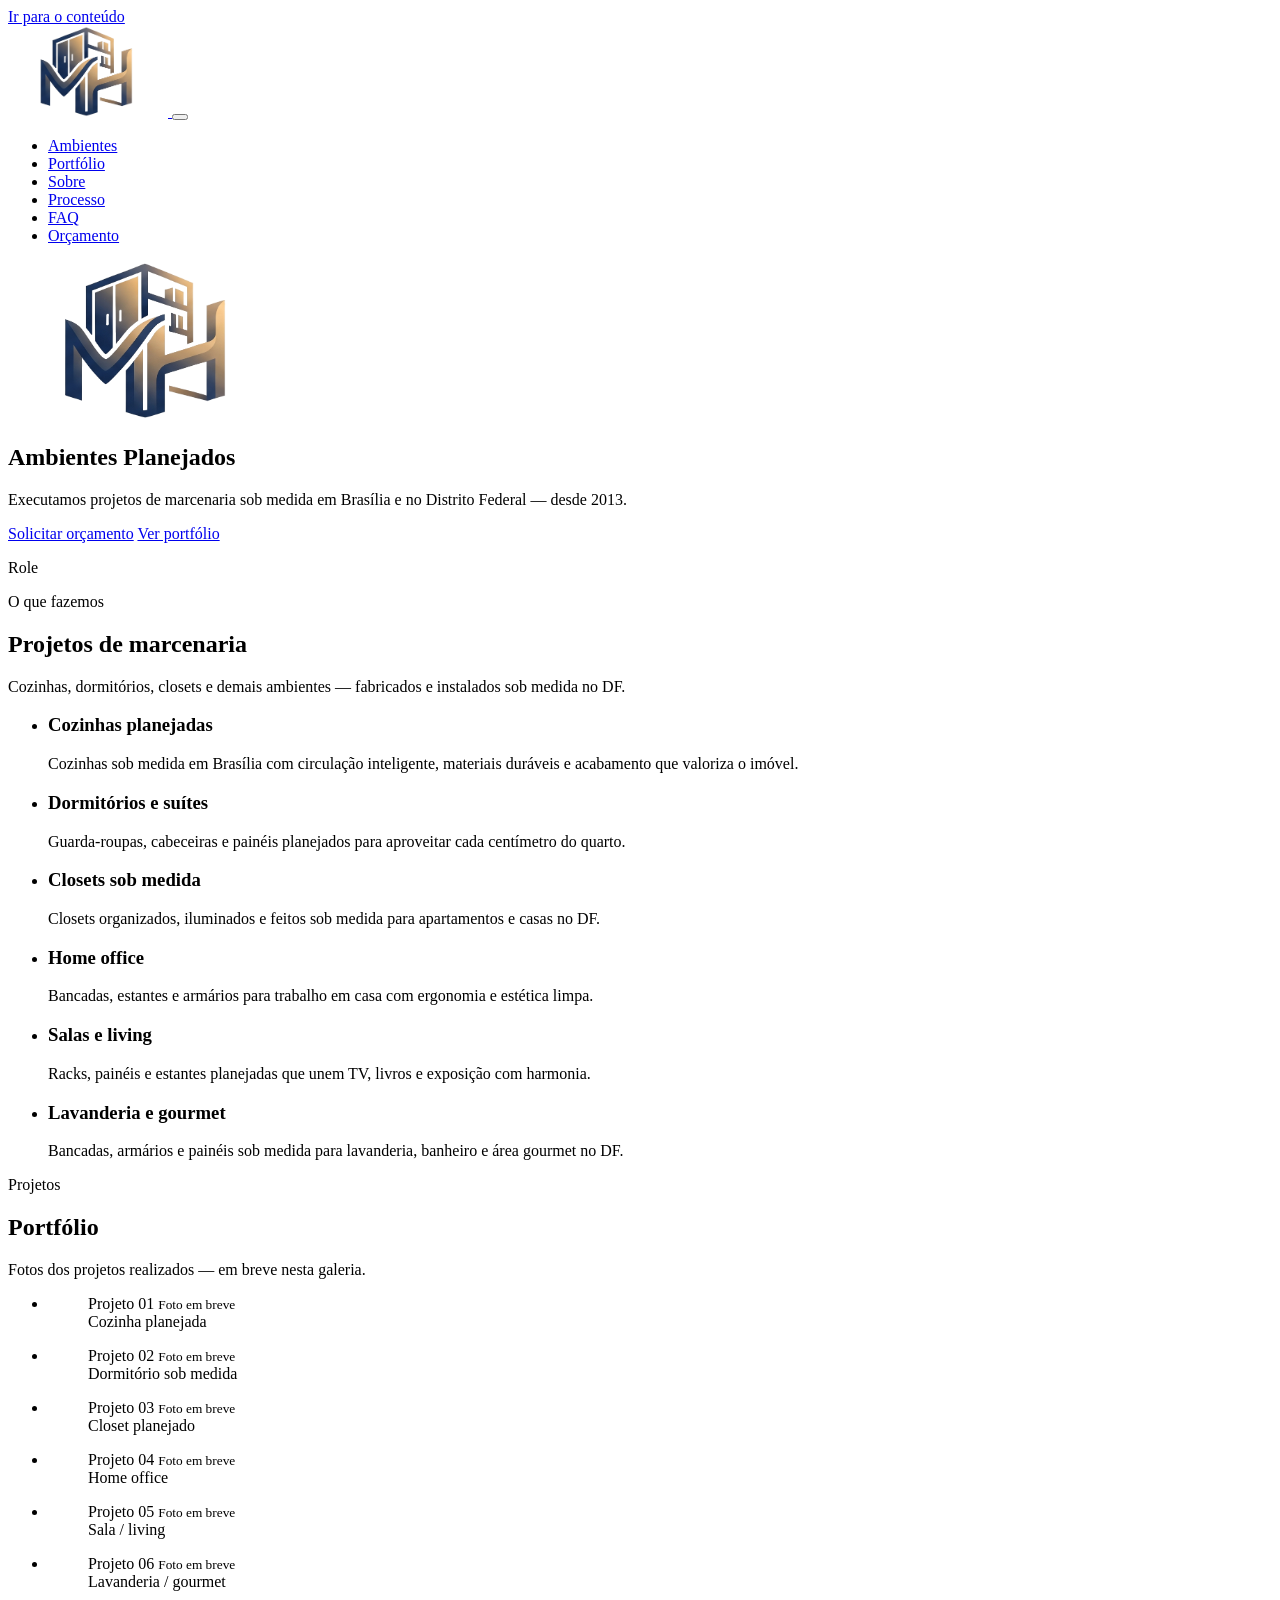
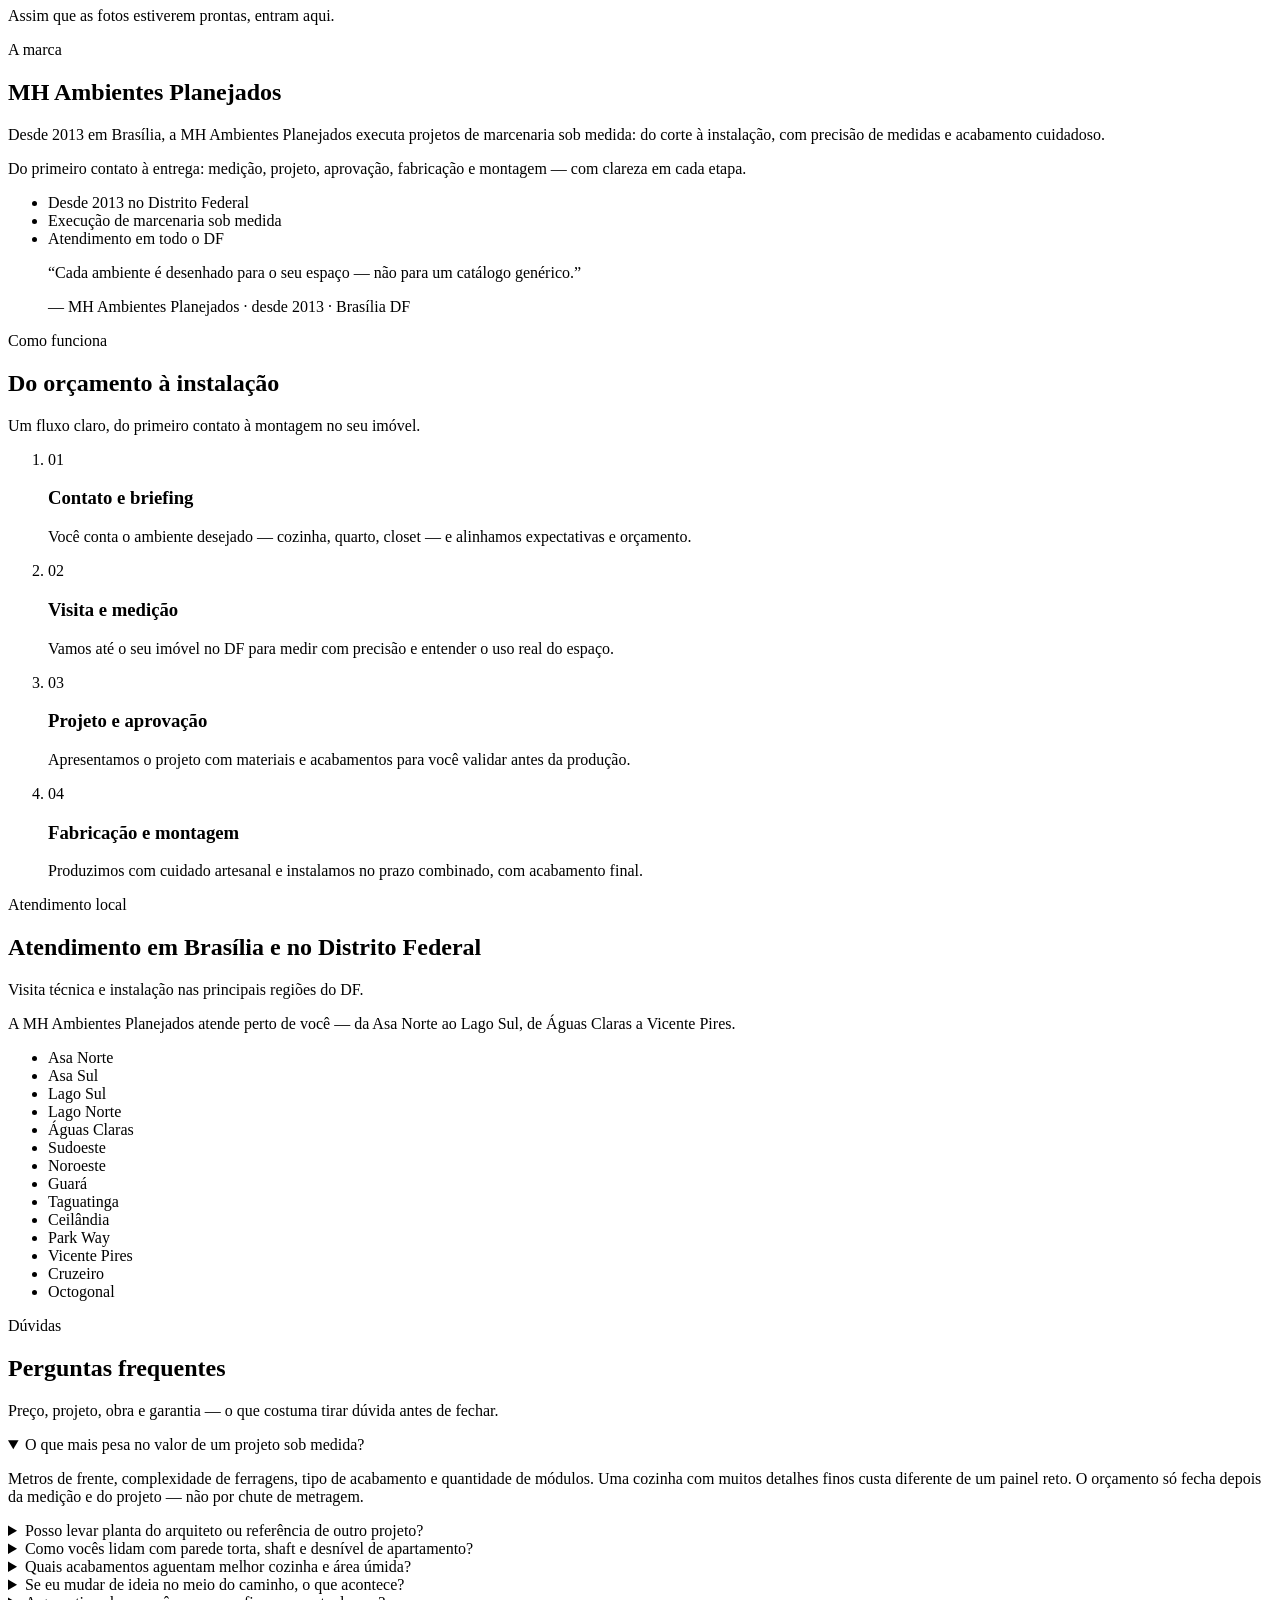
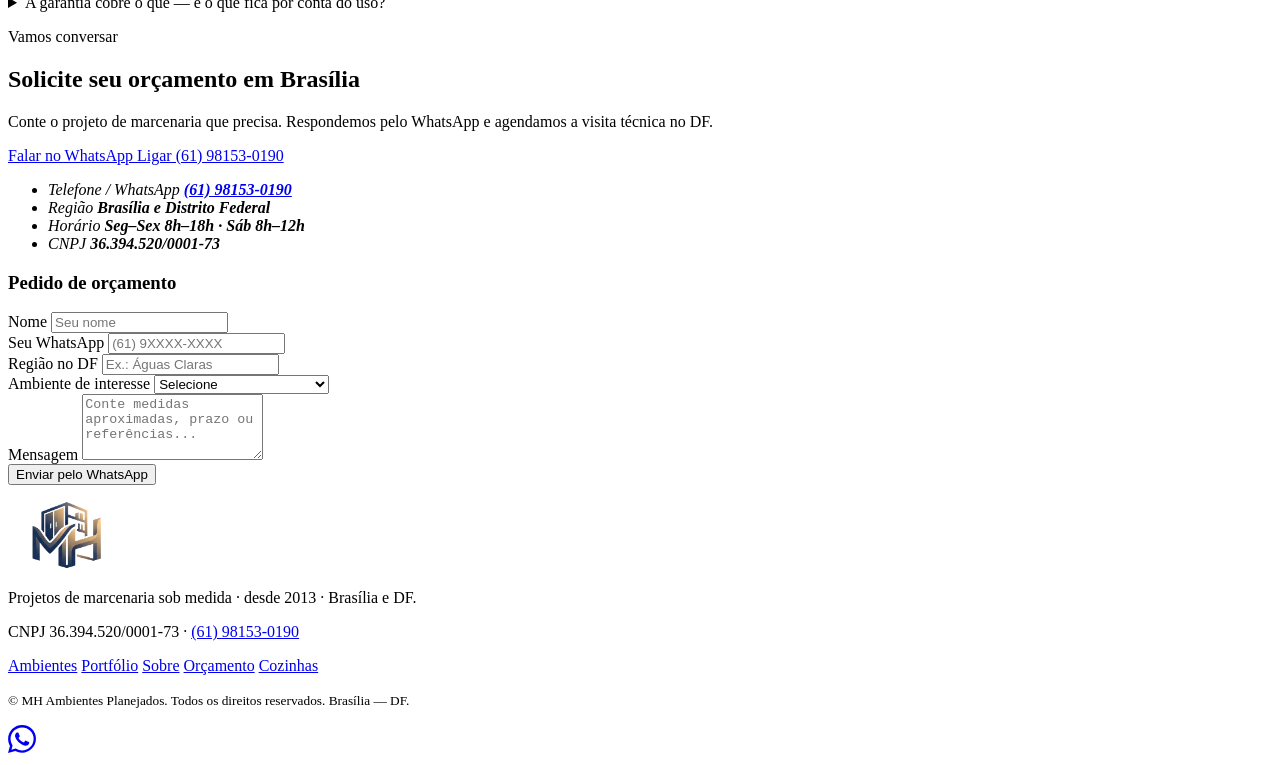
==== index.html @ 80558d0f "Commit inicial" ====
<!DOCTYPE html>
<html lang="pt-BR">
<head>
  <meta charset="UTF-8">
  <meta name="viewport" content="width=device-width, initial-scale=1">
  <meta http-equiv="X-UA-Compatible" content="IE=edge">

  <title>MH Ambientes Planejados | Projetos de marcenaria em Brasília DF</title>
  <meta name="description" content="MH Ambientes Planejados: execução de projetos de marcenaria sob medida em Brasília e no DF desde 2013. Cozinhas, dormitórios, closets e home office. WhatsApp (61) 98153-0190.">
  <meta name="keywords" content="marcenaria Brasília, marcenaria DF, ambientes planejados Brasília, cozinhas planejadas Brasília, closet sob medida DF, MH Ambientes Planejados">
  <meta name="author" content="MH Ambientes Planejados">
  <meta name="robots" content="index, follow, max-image-preview:large, max-snippet:-1, max-video-preview:-1">
  <meta name="googlebot" content="index, follow">
  <meta name="geo.region" content="BR-DF">
  <meta name="geo.placename" content="Brasília">
  <meta name="geo.position" content="-15.7801;-47.9292">
  <meta name="ICBM" content="-15.7801, -47.9292">
  <link rel="canonical" href="https://mhambientesplanejados.com.br/">

  <meta property="og:type" content="website">
  <meta property="og:locale" content="pt_BR">
  <meta property="og:site_name" content="MH Ambientes Planejados">
  <meta property="og:title" content="MH Ambientes Planejados | Projetos de marcenaria em Brasília DF">
  <meta property="og:description" content="Executamos projetos de marcenaria sob medida em Brasília e no DF desde 2013. WhatsApp (61) 98153-0190.">
  <meta property="og:url" content="https://mhambientesplanejados.com.br/">
  <meta property="og:image" content="https://mhambientesplanejados.com.br/logo.png">
  <meta property="og:image:alt" content="Logo MH Ambientes Planejados">

  <meta name="twitter:card" content="summary_large_image">
  <meta name="twitter:title" content="MH Ambientes Planejados | Marcenaria em Brasília DF">
  <meta name="twitter:description" content="Projetos de marcenaria sob medida em Brasília desde 2013. WhatsApp (61) 98153-0190.">
  <meta name="twitter:image" content="https://mhambientesplanejados.com.br/logo.png">

  <link rel="icon" type="image/png" href="logo.png">
  <link rel="apple-touch-icon" href="logo.png">
  <link rel="preload" as="image" href="logo.png" fetchpriority="high">
  <link rel="manifest" href="site.webmanifest">
  <meta name="theme-color" content="#0D1B2A">
  <meta name="msapplication-TileColor" content="#0D1B2A">

  <link rel="preconnect" href="https://fonts.googleapis.com">
  <link rel="preconnect" href="https://fonts.gstatic.com" crossorigin>
  <link rel="preload" as="style" href="https://fonts.googleapis.com/css2?family=Manrope:wght@400;500;600;700&family=Syne:wght@600;700;800&display=swap">
  <link href="https://fonts.googleapis.com/css2?family=Manrope:wght@400;500;600;700&family=Syne:wght@600;700;800&display=swap" rel="stylesheet" media="print" onload="this.media='all'">
  <noscript>
    <link href="https://fonts.googleapis.com/css2?family=Manrope:wght@400;500;600;700&family=Syne:wght@600;700;800&display=swap" rel="stylesheet">
  </noscript>

  <link rel="stylesheet" href="css/styles.css">

  <script type="application/ld+json">
  {
    "@context": "https://schema.org",
    "@graph": [
      {
        "@type": ["HomeAndConstructionBusiness", "LocalBusiness"],
        "@id": "https://mhambientesplanejados.com.br/#business",
        "name": "MH Ambientes Planejados",
        "legalName": "MH Ambientes Planejados",
        "alternateName": ["MH Planejados"],
        "description": "MH Ambientes Planejados executa projetos de marcenaria sob medida em Brasília e no Distrito Federal desde 2013. Cozinhas, dormitórios, closets, salas e home office.",
        "url": "https://mhambientesplanejados.com.br/",
        "logo": "https://mhambientesplanejados.com.br/logo.png",
        "image": "https://mhambientesplanejados.com.br/logo.png",
        "telephone": "+55-61-98153-0190",
        "taxID": "36.394.520/0001-73",
        "vatID": "36394520000173",
        "foundingDate": "2013",
        "priceRange": "$$",
        "currenciesAccepted": "BRL",
        "paymentAccepted": "Pix, Cartão, Transferência",
        "address": {
          "@type": "PostalAddress",
          "addressLocality": "Brasília",
          "addressRegion": "DF",
          "addressCountry": "BR"
        },
        "geo": {
          "@type": "GeoCoordinates",
          "latitude": -15.7801,
          "longitude": -47.9292
        },
        "areaServed": [
          { "@type": "City", "name": "Brasília" },
          { "@type": "AdministrativeArea", "name": "Distrito Federal" },
          { "@type": "Place", "name": "Águas Claras" },
          { "@type": "Place", "name": "Taguatinga" },
          { "@type": "Place", "name": "Ceilândia" },
          { "@type": "Place", "name": "Guará" },
          { "@type": "Place", "name": "Asa Norte" },
          { "@type": "Place", "name": "Asa Sul" },
          { "@type": "Place", "name": "Lago Sul" },
          { "@type": "Place", "name": "Lago Norte" },
          { "@type": "Place", "name": "Sudoeste" },
          { "@type": "Place", "name": "Noroeste" },
          { "@type": "Place", "name": "Park Way" },
          { "@type": "Place", "name": "Vicente Pires" }
        ],
        "openingHoursSpecification": [
          {
            "@type": "OpeningHoursSpecification",
            "dayOfWeek": ["Monday", "Tuesday", "Wednesday", "Thursday", "Friday"],
            "opens": "08:00",
            "closes": "18:00"
          },
          {
            "@type": "OpeningHoursSpecification",
            "dayOfWeek": "Saturday",
            "opens": "08:00",
            "closes": "12:00"
          }
        ],
        "hasOfferCatalog": {
          "@type": "OfferCatalog",
          "name": "Projetos de marcenaria",
          "itemListElement": [
            { "@type": "Offer", "itemOffered": { "@type": "Service", "name": "Cozinhas planejadas em Brasília" } },
            { "@type": "Offer", "itemOffered": { "@type": "Service", "name": "Dormitórios planejados" } },
            { "@type": "Offer", "itemOffered": { "@type": "Service", "name": "Closets sob medida" } },
            { "@type": "Offer", "itemOffered": { "@type": "Service", "name": "Home office planejado" } },
            { "@type": "Offer", "itemOffered": { "@type": "Service", "name": "Salas e estantes planejadas" } },
            { "@type": "Offer", "itemOffered": { "@type": "Service", "name": "Lavanderia e área gourmet" } }
          ]
        }
      },
      {
        "@type": "WebSite",
        "@id": "https://mhambientesplanejados.com.br/#website",
        "url": "https://mhambientesplanejados.com.br/",
        "name": "MH Ambientes Planejados",
        "publisher": { "@id": "https://mhambientesplanejados.com.br/#business" },
        "inLanguage": "pt-BR"
      },
      {
        "@type": "WebPage",
        "@id": "https://mhambientesplanejados.com.br/#webpage",
        "url": "https://mhambientesplanejados.com.br/",
        "name": "MH Ambientes Planejados | Projetos de marcenaria em Brasília DF",
        "isPartOf": { "@id": "https://mhambientesplanejados.com.br/#website" },
        "about": { "@id": "https://mhambientesplanejados.com.br/#business" },
        "description": "Execução de projetos de marcenaria sob medida em Brasília e no Distrito Federal desde 2013.",
        "inLanguage": "pt-BR"
      },
      {
        "@type": "FAQPage",
        "@id": "https://mhambientesplanejados.com.br/#faq",
        "mainEntity": [
          {
            "@type": "Question",
            "name": "O que mais pesa no valor de um projeto sob medida?",
            "acceptedAnswer": {
              "@type": "Answer",
              "text": "Metros de frente, complexidade de ferragens (cantos, elevação, freio), tipo de acabamento e quantidade de módulos. Uma cozinha com muitos detalhes finos custa diferente de um painel reto. Por isso o orçamento só fecha depois da medição e do projeto — não por chute de metragem."
            }
          },
          {
            "@type": "Question",
            "name": "Posso levar planta do arquiteto ou referência de outro projeto?",
            "acceptedAnswer": {
              "@type": "Answer",
              "text": "Sim. Usamos a planta ou as referências como ponto de partida e ajustamos às medidas reais do imóvel, às restrições de obra e ao orçamento. O desenho final é o que cabe no seu espaço em Brasília — não uma cópia forçada do Pinterest."
            }
          },
          {
            "@type": "Question",
            "name": "Como vocês lidam com parede torta, shaft e desnível comuns em apartamento?",
            "acceptedAnswer": {
              "@type": "Answer",
              "text": "Na medição registramos esquadro, prumo e interferências (shaft, tubulação, janela). O projeto absorve essas variações com folgas, recortes e alinhamentos corretos, para a montagem não depender de 'ajeitar na hora'."
            }
          },
          {
            "@type": "Question",
            "name": "Quais acabamentos aguentam melhor cozinha e área úmida?",
            "acceptedAnswer": {
              "@type": "Answer",
              "text": "Em cozinha e áreas úmidas trabalhamos com MDF Ultra (resistência à umidade), com bordas e ferragens adequadas ao uso intenso. Evitamos materiais frágeis só por estética. Na proposta fica claro o que vai em cada face: porta, tampo, fundo e laterais."
            }
          },
          {
            "@type": "Question",
            "name": "Se eu mudar de ideia no meio do caminho, o que acontece?",
            "acceptedAnswer": {
              "@type": "Answer",
              "text": "Alterações antes da produção entram em nova análise de prazo e valor. Depois que o material entra em corte, mudança de medida ou acabamento pode gerar custo e atraso. Combinamos o ponto de trava do projeto para você decidir com segurança."
            }
          },
          {
            "@type": "Question",
            "name": "A garantia cobre o quê — e o que fica por conta do uso?",
            "acceptedAnswer": {
              "@type": "Answer",
              "text": "Cobre defeito de fabricação e falha de instalação nos termos do contrato. Não cobre mau uso, sobrecarga, umidade por vazamento da obra ou desgaste natural de ferragens pelo tempo. Explicamos isso na proposta para não haver dúvida depois da montagem."
            }
          }
        ]
      },
      {
        "@type": "BreadcrumbList",
        "itemListElement": [
          {
            "@type": "ListItem",
            "position": 1,
            "name": "Início",
            "item": "https://mhambientesplanejados.com.br/"
          }
        ]
      }
    ]
  }
  </script>
</head>
<body>
  <a class="skip-link" href="#conteudo">Ir para o conteúdo</a>

  <header class="site-header" id="topo">
    <div class="header-inner">
      <a class="brand" href="#topo" aria-label="MH Ambientes Planejados — página inicial">
        <img src="logo.png" width="160" height="91" alt="MH Ambientes Planejados" class="brand-logo" fetchpriority="high" decoding="async">
      </a>

      <button class="nav-toggle" type="button" aria-expanded="false" aria-controls="menu-principal" aria-label="Abrir menu">
        <span></span><span></span><span></span>
      </button>

      <nav class="nav" id="menu-principal" aria-label="Navegação principal">
        <ul>
          <li><a href="#ambientes">Ambientes</a></li>
          <li><a href="#portfolio">Portfólio</a></li>
          <li><a href="#sobre">Sobre</a></li>
          <li><a href="#processo">Processo</a></li>
          <li><a href="#faq">FAQ</a></li>
          <li><a class="nav-cta" href="#contato">Orçamento</a></li>
        </ul>
      </nav>
    </div>
  </header>

  <main id="conteudo">
    <section class="hero" aria-labelledby="hero-title">
      <div class="hero-bg" aria-hidden="true"></div>
      <div class="hero-grain" aria-hidden="true"></div>
      <div class="hero-content" data-hero>
        <img src="logo.png" width="280" height="159" alt="" class="hero-logo" data-hero-item fetchpriority="high" decoding="async" role="presentation">
        <h1 id="hero-title" data-hero-item>Ambientes Planejados</h1>
        <p class="hero-lead" data-hero-item>Executamos projetos de marcenaria sob medida em Brasília e no Distrito Federal — desde 2013.</p>
        <div class="hero-actions" data-hero-item>
          <a class="btn btn-primary" href="#contato">Solicitar orçamento</a>
          <a class="btn btn-ghost" href="#portfolio">Ver portfólio</a>
        </div>
      </div>
      <p class="hero-scroll" aria-hidden="true"><span>Role</span></p>
    </section>

    <section class="section ambientes" id="ambientes" aria-labelledby="ambientes-title">
      <div class="container">
        <header class="section-head" data-reveal>
          <p class="eyebrow">O que fazemos</p>
          <h2 id="ambientes-title">Projetos de marcenaria</h2>
          <p class="section-lead">Cozinhas, dormitórios, closets e demais ambientes — fabricados e instalados sob medida no DF.</p>
        </header>

        <ul class="ambientes-list" data-stagger>
          <li class="ambiente" data-reveal>
            <article>
              <div class="ambiente-visual" style="--tone: 210" aria-hidden="true"></div>
              <h3>Cozinhas planejadas</h3>
              <p>Cozinhas sob medida em Brasília com circulação inteligente, materiais duráveis e acabamento que valoriza o imóvel.</p>
            </article>
          </li>
          <li class="ambiente" data-reveal>
            <article>
              <div class="ambiente-visual" style="--tone: 28" aria-hidden="true"></div>
              <h3>Dormitórios e suítes</h3>
              <p>Guarda-roupas, cabeceiras e painéis planejados para aproveitar cada centímetro do quarto.</p>
            </article>
          </li>
          <li class="ambiente" data-reveal>
            <article>
              <div class="ambiente-visual" style="--tone: 35" aria-hidden="true"></div>
              <h3>Closets sob medida</h3>
              <p>Closets organizados, iluminados e feitos sob medida para apartamentos e casas no DF.</p>
            </article>
          </li>
          <li class="ambiente" data-reveal>
            <article>
              <div class="ambiente-visual" style="--tone: 200" aria-hidden="true"></div>
              <h3>Home office</h3>
              <p>Bancadas, estantes e armários para trabalho em casa com ergonomia e estética limpa.</p>
            </article>
          </li>
          <li class="ambiente" data-reveal>
            <article>
              <div class="ambiente-visual" style="--tone: 25" aria-hidden="true"></div>
              <h3>Salas e living</h3>
              <p>Racks, painéis e estantes planejadas que unem TV, livros e exposição com harmonia.</p>
            </article>
          </li>
          <li class="ambiente" data-reveal>
            <article>
              <div class="ambiente-visual" style="--tone: 15" aria-hidden="true"></div>
              <h3>Lavanderia e gourmet</h3>
              <p>Bancadas, armários e painéis sob medida para lavanderia, banheiro e área gourmet no DF.</p>
            </article>
          </li>
        </ul>
      </div>
    </section>

    <section class="section portfolio" id="portfolio" aria-labelledby="portfolio-title">
      <div class="container">
        <header class="section-head" data-reveal>
          <p class="eyebrow">Projetos</p>
          <h2 id="portfolio-title">Portfólio</h2>
          <p class="section-lead">Fotos dos projetos realizados — em breve nesta galeria.</p>
        </header>

        <ul class="portfolio-grid" data-stagger>
          <li class="portfolio-item" data-reveal>
            <figure>
              <div class="portfolio-placeholder">
                <span>Projeto 01</span>
                <small>Foto em breve</small>
              </div>
              <figcaption>Cozinha planejada</figcaption>
            </figure>
          </li>
          <li class="portfolio-item" data-reveal>
            <figure>
              <div class="portfolio-placeholder">
                <span>Projeto 02</span>
                <small>Foto em breve</small>
              </div>
              <figcaption>Dormitório sob medida</figcaption>
            </figure>
          </li>
          <li class="portfolio-item" data-reveal>
            <figure>
              <div class="portfolio-placeholder">
                <span>Projeto 03</span>
                <small>Foto em breve</small>
              </div>
              <figcaption>Closet planejado</figcaption>
            </figure>
          </li>
          <li class="portfolio-item" data-reveal>
            <figure>
              <div class="portfolio-placeholder">
                <span>Projeto 04</span>
                <small>Foto em breve</small>
              </div>
              <figcaption>Home office</figcaption>
            </figure>
          </li>
          <li class="portfolio-item" data-reveal>
            <figure>
              <div class="portfolio-placeholder">
                <span>Projeto 05</span>
                <small>Foto em breve</small>
              </div>
              <figcaption>Sala / living</figcaption>
            </figure>
          </li>
          <li class="portfolio-item" data-reveal>
            <figure>
              <div class="portfolio-placeholder">
                <span>Projeto 06</span>
                <small>Foto em breve</small>
              </div>
              <figcaption>Lavanderia / gourmet</figcaption>
            </figure>
          </li>
        </ul>
        <p class="portfolio-note">Assim que as fotos estiverem prontas, entram aqui.</p>
      </div>
    </section>

    <section class="section sobre" id="sobre" aria-labelledby="sobre-title">
      <div class="container sobre-grid">
        <div class="sobre-copy" data-reveal>
          <p class="eyebrow">A marca</p>
          <h2 id="sobre-title">MH Ambientes Planejados</h2>
          <p>Desde <time datetime="2013">2013</time> em Brasília, a MH Ambientes Planejados executa projetos de marcenaria sob medida: do corte à instalação, com precisão de medidas e acabamento cuidadoso.</p>
          <p>Do primeiro contato à entrega: medição, projeto, aprovação, fabricação e montagem — com clareza em cada etapa.</p>
          <ul class="sobre-points">
            <li>Desde 2013 no Distrito Federal</li>
            <li>Execução de marcenaria sob medida</li>
            <li>Atendimento em todo o DF</li>
          </ul>
        </div>
        <aside class="sobre-panel" data-reveal aria-label="Posicionamento da marca">
          <blockquote cite="https://mhambientesplanejados.com.br/#sobre">
            <p>“Cada ambiente é desenhado para o seu espaço — não para um catálogo genérico.”</p>
            <footer>— MH Ambientes Planejados · desde 2013 · Brasília DF</footer>
          </blockquote>
        </aside>
      </div>
    </section>

    <section class="section processo" id="processo" aria-labelledby="processo-title">
      <div class="container">
        <header class="section-head">
          <p class="eyebrow">Como funciona</p>
          <h2 id="processo-title">Do orçamento à instalação</h2>
          <p class="section-lead">Um fluxo claro, do primeiro contato à montagem no seu imóvel.</p>
        </header>

        <ol class="processo-steps">
          <li data-reveal>
            <span class="step-num" aria-hidden="true">01</span>
            <h3>Contato e briefing</h3>
            <p>Você conta o ambiente desejado — cozinha, quarto, closet — e alinhamos expectativas e orçamento.</p>
          </li>
          <li data-reveal>
            <span class="step-num" aria-hidden="true">02</span>
            <h3>Visita e medição</h3>
            <p>Vamos até o seu imóvel no DF para medir com precisão e entender o uso real do espaço.</p>
          </li>
          <li data-reveal>
            <span class="step-num" aria-hidden="true">03</span>
            <h3>Projeto e aprovação</h3>
            <p>Apresentamos o projeto com materiais e acabamentos para você validar antes da produção.</p>
          </li>
          <li data-reveal>
            <span class="step-num" aria-hidden="true">04</span>
            <h3>Fabricação e montagem</h3>
            <p>Produzimos com cuidado artesanal e instalamos no prazo combinado, com acabamento final.</p>
          </li>
        </ol>
      </div>
    </section>

    <section class="section regiao" id="regiao" aria-labelledby="regiao-title">
      <div class="container">
        <header class="section-head">
          <p class="eyebrow">Atendimento local</p>
          <h2 id="regiao-title">Atendimento em Brasília e no Distrito Federal</h2>
          <p class="section-lead">Visita técnica e instalação nas principais regiões do DF.</p>
        </header>

        <div class="regiao-wrap" data-reveal>
          <p class="regiao-intro">A MH Ambientes Planejados atende perto de você — da Asa Norte ao Lago Sul, de Águas Claras a Vicente Pires.</p>
          <ul class="regiao-tags" aria-label="Regiões atendidas no DF">
            <li>Asa Norte</li>
            <li>Asa Sul</li>
            <li>Lago Sul</li>
            <li>Lago Norte</li>
            <li>Águas Claras</li>
            <li>Sudoeste</li>
            <li>Noroeste</li>
            <li>Guará</li>
            <li>Taguatinga</li>
            <li>Ceilândia</li>
            <li>Park Way</li>
            <li>Vicente Pires</li>
            <li>Cruzeiro</li>
            <li>Octogonal</li>
          </ul>
        </div>
      </div>
    </section>

    <section class="section faq" id="faq" aria-labelledby="faq-title">
      <div class="container">
        <header class="section-head">
          <p class="eyebrow">Dúvidas</p>
          <h2 id="faq-title">Perguntas frequentes</h2>
          <p class="section-lead">Preço, projeto, obra e garantia — o que costuma tirar dúvida antes de fechar.</p>
        </header>

        <div class="faq-list">
          <details data-reveal open>
            <summary>O que mais pesa no valor de um projeto sob medida?</summary>
            <p>Metros de frente, complexidade de ferragens, tipo de acabamento e quantidade de módulos. Uma cozinha com muitos detalhes finos custa diferente de um painel reto. O orçamento só fecha depois da medição e do projeto — não por chute de metragem.</p>
          </details>
          <details data-reveal>
            <summary>Posso levar planta do arquiteto ou referência de outro projeto?</summary>
            <p>Sim. Usamos como ponto de partida e ajustamos às medidas reais do imóvel, às restrições da obra e ao orçamento. O desenho final é o que cabe no seu espaço — não uma cópia forçada de referência.</p>
          </details>
          <details data-reveal>
            <summary>Como vocês lidam com parede torta, shaft e desnível de apartamento?</summary>
            <p>Na medição registramos esquadro, prumo e interferências. O projeto absorve essas variações com folgas e recortes certos, para a montagem não depender de “ajeitar na hora”.</p>
          </details>
          <details data-reveal>
            <summary>Quais acabamentos aguentam melhor cozinha e área úmida?</summary>
            <p>Em cozinha e áreas úmidas usamos <strong>MDF Ultra</strong>, com bordas e ferragens adequadas ao uso intenso. Não priorizamos estética frágil em área molhada. Na proposta fica claro o que vai em cada face: porta, tampo, fundo e laterais.</p>
          </details>
          <details data-reveal>
            <summary>Se eu mudar de ideia no meio do caminho, o que acontece?</summary>
            <p>Antes da produção, a mudança entra em nova análise de prazo e valor. Depois do corte, alteração de medida ou acabamento pode gerar custo e atraso. Combinamos o ponto de trava do projeto para você decidir com segurança.</p>
          </details>
          <details data-reveal>
            <summary>A garantia cobre o quê — e o que fica por conta do uso?</summary>
            <p>Cobre defeito de fabricação e falha de instalação nos termos do contrato. Não cobre mau uso, sobrecarga, vazamento da obra ou desgaste natural. Isso fica explícito na proposta, antes da montagem.</p>
          </details>
        </div>
      </div>
    </section>

    <section class="section contato" id="contato" aria-labelledby="contato-title">
      <div class="container contato-grid">
        <div class="contato-copy" data-reveal>
          <p class="eyebrow">Vamos conversar</p>
          <h2 id="contato-title">Solicite seu orçamento em Brasília</h2>
          <p>Conte o projeto de marcenaria que precisa. Respondemos pelo WhatsApp e agendamos a visita técnica no DF.</p>

          <div class="contato-actions">
            <a class="btn btn-whatsapp" id="whatsapp-btn" href="https://wa.me/5561981530190?text=Ol%C3%A1!%20Gostaria%20de%20um%20or%C3%A7amento%20de%20projeto%20de%20marcenaria%20em%20Bras%C3%ADlia." target="_blank" rel="noopener noreferrer">
              Falar no WhatsApp
            </a>
            <a class="btn btn-call" href="tel:+5561981530190">Ligar (61) 98153-0190</a>
          </div>

          <address>
            <ul class="contato-meta">
              <li>
                <span>Telefone / WhatsApp</span>
                <strong><a href="tel:+5561981530190">(61) 98153-0190</a></strong>
              </li>
              <li>
                <span>Região</span>
                <strong>Brasília e Distrito Federal</strong>
              </li>
              <li>
                <span>Horário</span>
                <strong>Seg–Sex 8h–18h · Sáb 8h–12h</strong>
              </li>
              <li>
                <span>CNPJ</span>
                <strong>36.394.520/0001-73</strong>
              </li>
            </ul>
          </address>
        </div>

        <form class="contato-form" id="form-orcamento" data-reveal novalidate aria-labelledby="form-title">
          <h3 class="form-title" id="form-title">Pedido de orçamento</h3>
          <div class="field">
            <label for="nome">Nome</label>
            <input type="text" id="nome" name="nome" autocomplete="name" required maxlength="120" placeholder="Seu nome">
          </div>
          <div class="field">
            <label for="telefone">Seu WhatsApp</label>
            <input type="tel" id="telefone" name="telefone" autocomplete="tel" required maxlength="20" placeholder="(61) 9XXXX-XXXX" inputmode="tel">
          </div>
          <div class="field">
            <label for="regiao-input">Região no DF</label>
            <input type="text" id="regiao-input" name="regiao" list="regioes-df" placeholder="Ex.: Águas Claras" maxlength="80">
            <datalist id="regioes-df">
              <option value="Asa Norte"></option>
              <option value="Asa Sul"></option>
              <option value="Águas Claras"></option>
              <option value="Lago Sul"></option>
              <option value="Lago Norte"></option>
              <option value="Sudoeste"></option>
              <option value="Noroeste"></option>
              <option value="Guará"></option>
              <option value="Taguatinga"></option>
              <option value="Park Way"></option>
              <option value="Vicente Pires"></option>
            </datalist>
          </div>
          <div class="field">
            <label for="ambiente">Ambiente de interesse</label>
            <select id="ambiente" name="ambiente" required>
              <option value="">Selecione</option>
              <option value="Cozinha planejada">Cozinha planejada</option>
              <option value="Dormitório">Dormitório / guarda-roupa</option>
              <option value="Closet">Closet</option>
              <option value="Home office">Home office</option>
              <option value="Sala">Sala / living</option>
              <option value="Outro">Outro ambiente</option>
            </select>
          </div>
          <div class="field">
            <label for="mensagem">Mensagem</label>
            <textarea id="mensagem" name="mensagem" rows="4" maxlength="800" placeholder="Conte medidas aproximadas, prazo ou referências..."></textarea>
          </div>
          <button class="btn btn-primary" type="submit">Enviar pelo WhatsApp</button>
          <p class="form-note" id="form-status" role="status" aria-live="polite"></p>
        </form>
      </div>
    </section>
  </main>

  <footer class="site-footer">
    <div class="container footer-inner">
      <a class="footer-brand" href="#topo">
        <img src="logo.png" width="120" height="68" alt="MH Ambientes Planejados" loading="lazy" decoding="async">
      </a>
      <p class="footer-tag">Projetos de marcenaria sob medida · desde 2013 · Brasília e DF.</p>
      <p class="footer-legal">CNPJ 36.394.520/0001-73 · <a href="tel:+5561981530190">(61) 98153-0190</a></p>
      <nav class="footer-nav" aria-label="Rodapé">
        <a href="#ambientes">Ambientes</a>
        <a href="#portfolio">Portfólio</a>
        <a href="#sobre">Sobre</a>
        <a href="#contato">Orçamento</a>
        <a href="cozinhas-planejadas-brasilia.html">Cozinhas</a>
      </nav>
      <p class="footer-copy"><small>&copy; <span id="ano"></span> MH Ambientes Planejados. Todos os direitos reservados. Brasília — DF.</small></p>
    </div>
  </footer>

  <a class="float-wa" id="float-wa" href="https://wa.me/5561981530190?text=Ol%C3%A1!%20Gostaria%20de%20um%20or%C3%A7amento%20de%20projeto%20de%20marcenaria%20em%20Bras%C3%ADlia." target="_blank" rel="noopener noreferrer" aria-label="Abrir WhatsApp (61) 98153-0190">
    <svg viewBox="0 0 24 24" width="28" height="28" aria-hidden="true" focusable="false"><path fill="currentColor" d="M20.52 3.48A11.86 11.86 0 0 0 12.04 0C5.47 0 .1 5.37.1 11.94c0 2.1.55 4.15 1.6 5.96L0 24l6.26-1.64a11.9 11.9 0 0 0 5.78 1.47h.01c6.56 0 11.93-5.37 11.93-11.94 0-3.19-1.24-6.19-3.46-8.41zM12.05 21.8h-.01a9.86 9.86 0 0 1-5.02-1.37l-.36-.21-3.71.97.99-3.62-.24-.37a9.84 9.84 0 0 1-1.51-5.26c0-5.44 4.43-9.86 9.88-9.86 2.64 0 5.12 1.03 6.98 2.9a9.82 9.82 0 0 1 2.89 6.97c0 5.44-4.43 9.85-9.89 9.85zm5.42-7.39c-.3-.15-1.76-.87-2.03-.97-.27-.1-.47-.15-.67.15-.2.3-.77.97-.94 1.17-.17.2-.35.22-.64.07-.3-.15-1.25-.46-2.38-1.47-.88-.78-1.47-1.75-1.64-2.04-.17-.3-.02-.46.13-.61.13-.13.3-.35.45-.52.15-.17.2-.3.3-.5.1-.2.05-.37-.02-.52-.07-.15-.67-1.61-.92-2.2-.24-.58-.49-.5-.67-.51h-.57c-.2 0-.52.07-.79.37-.27.3-1.04 1.02-1.04 2.48s1.07 2.88 1.22 3.08c.15.2 2.1 3.2 5.08 4.49.71.31 1.26.49 1.69.63.71.23 1.36.2 1.87.12.57-.09 1.76-.72 2.01-1.41.25-.7.25-1.29.17-1.41-.07-.12-.27-.2-.57-.35z"/></svg>
  </a>

  <script src="js/main.js" defer></script>
</body>
</html>
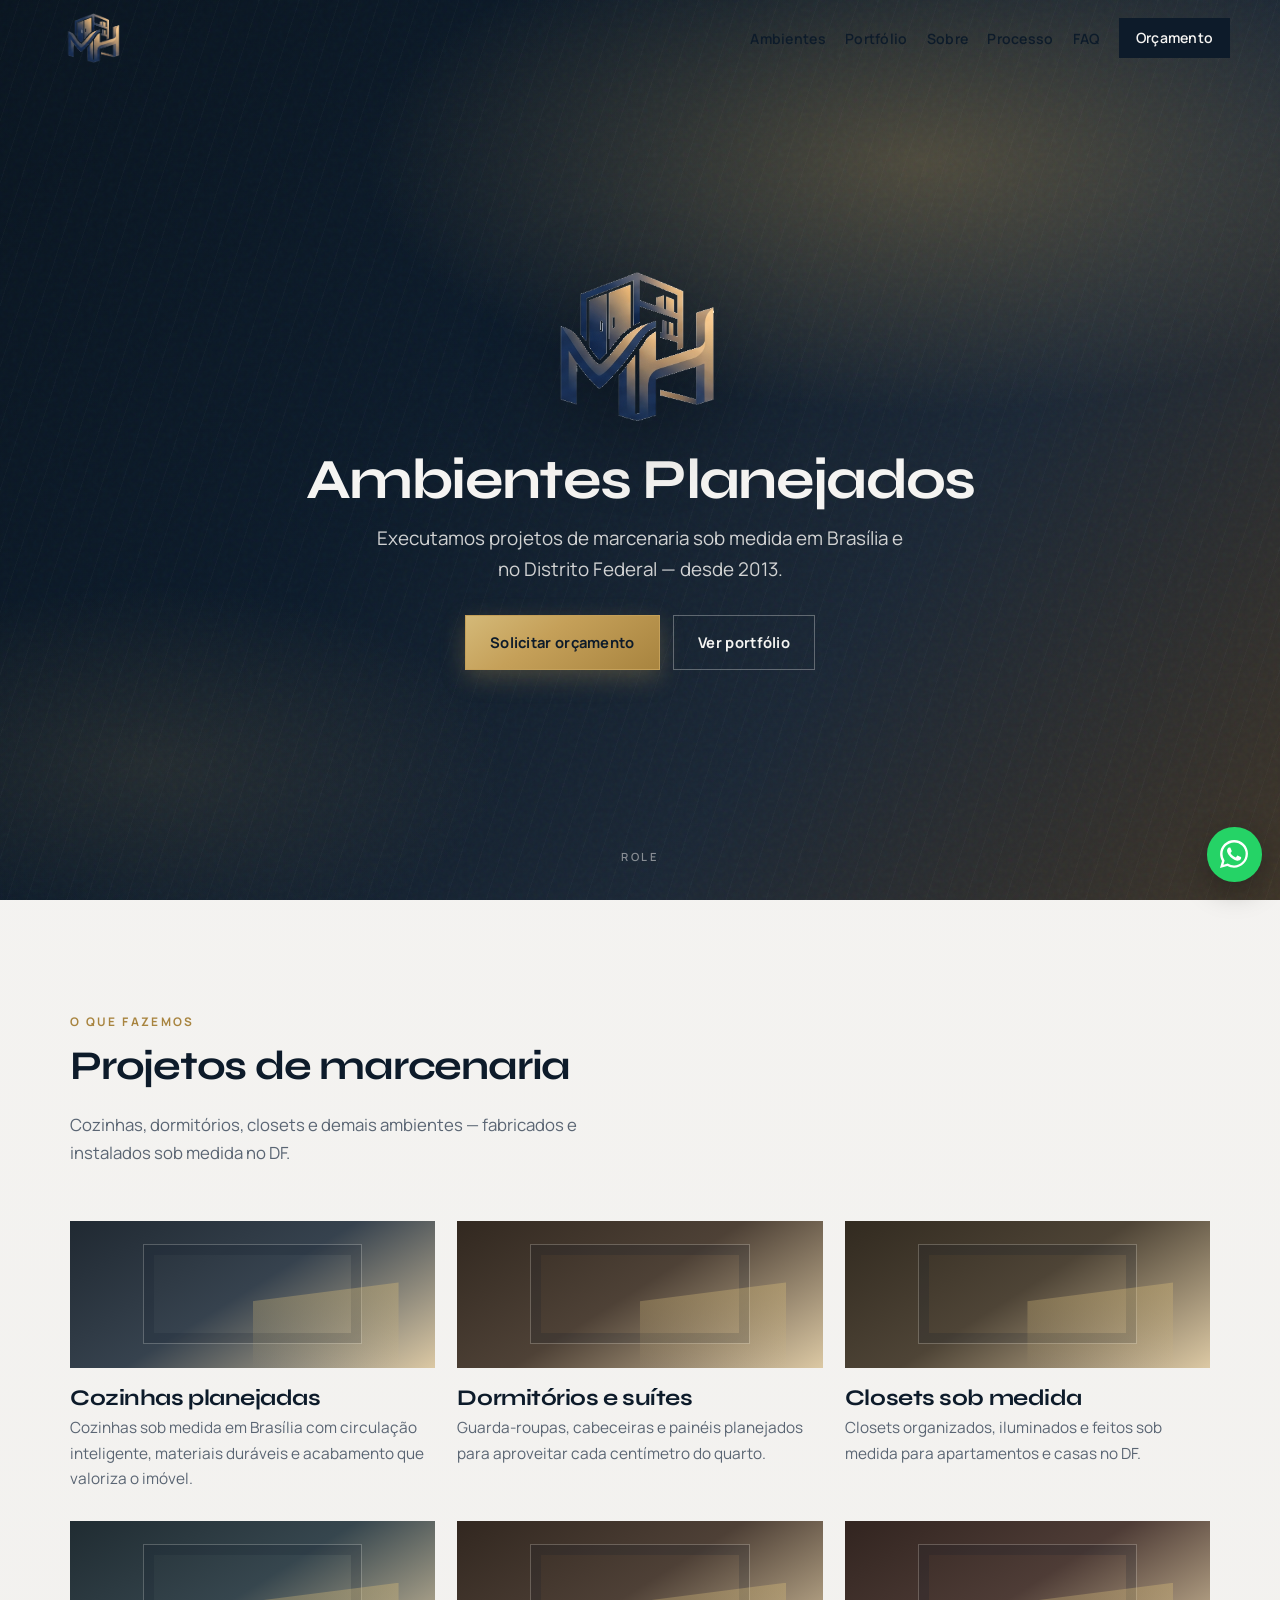
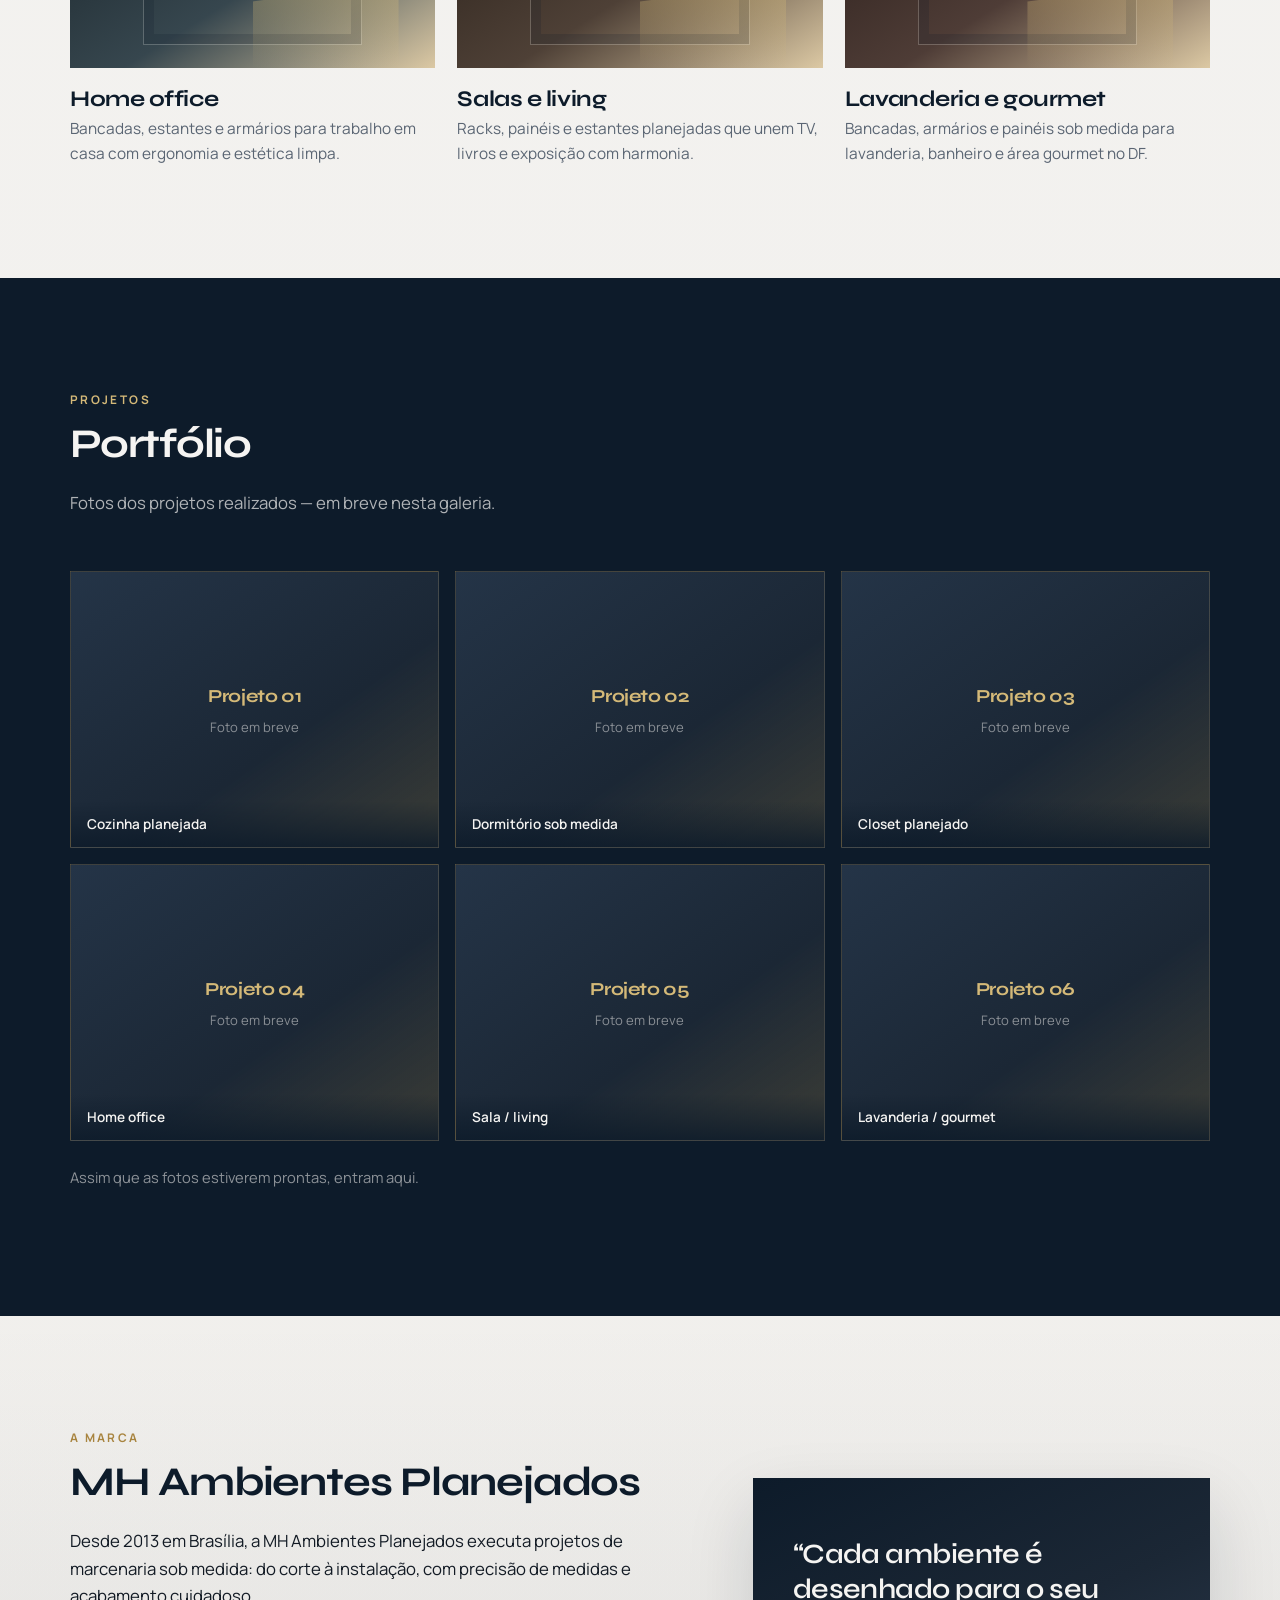
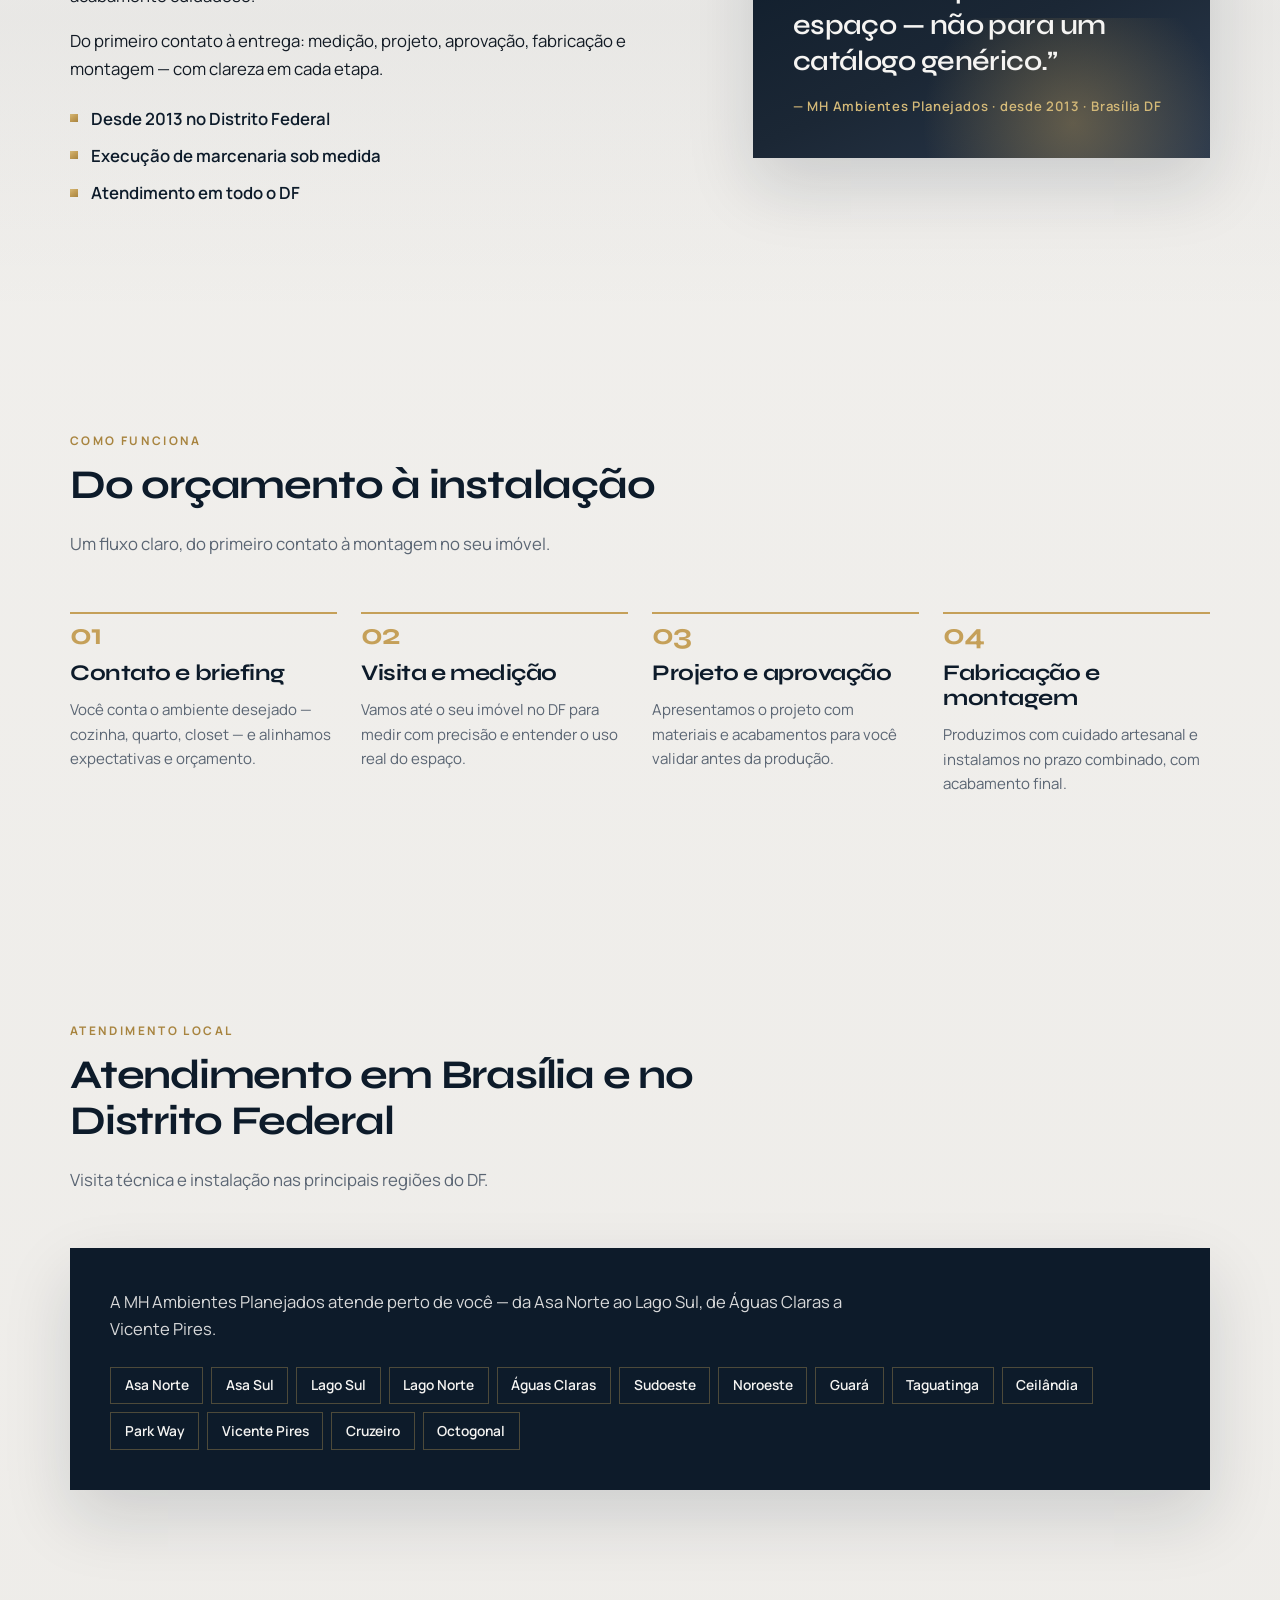
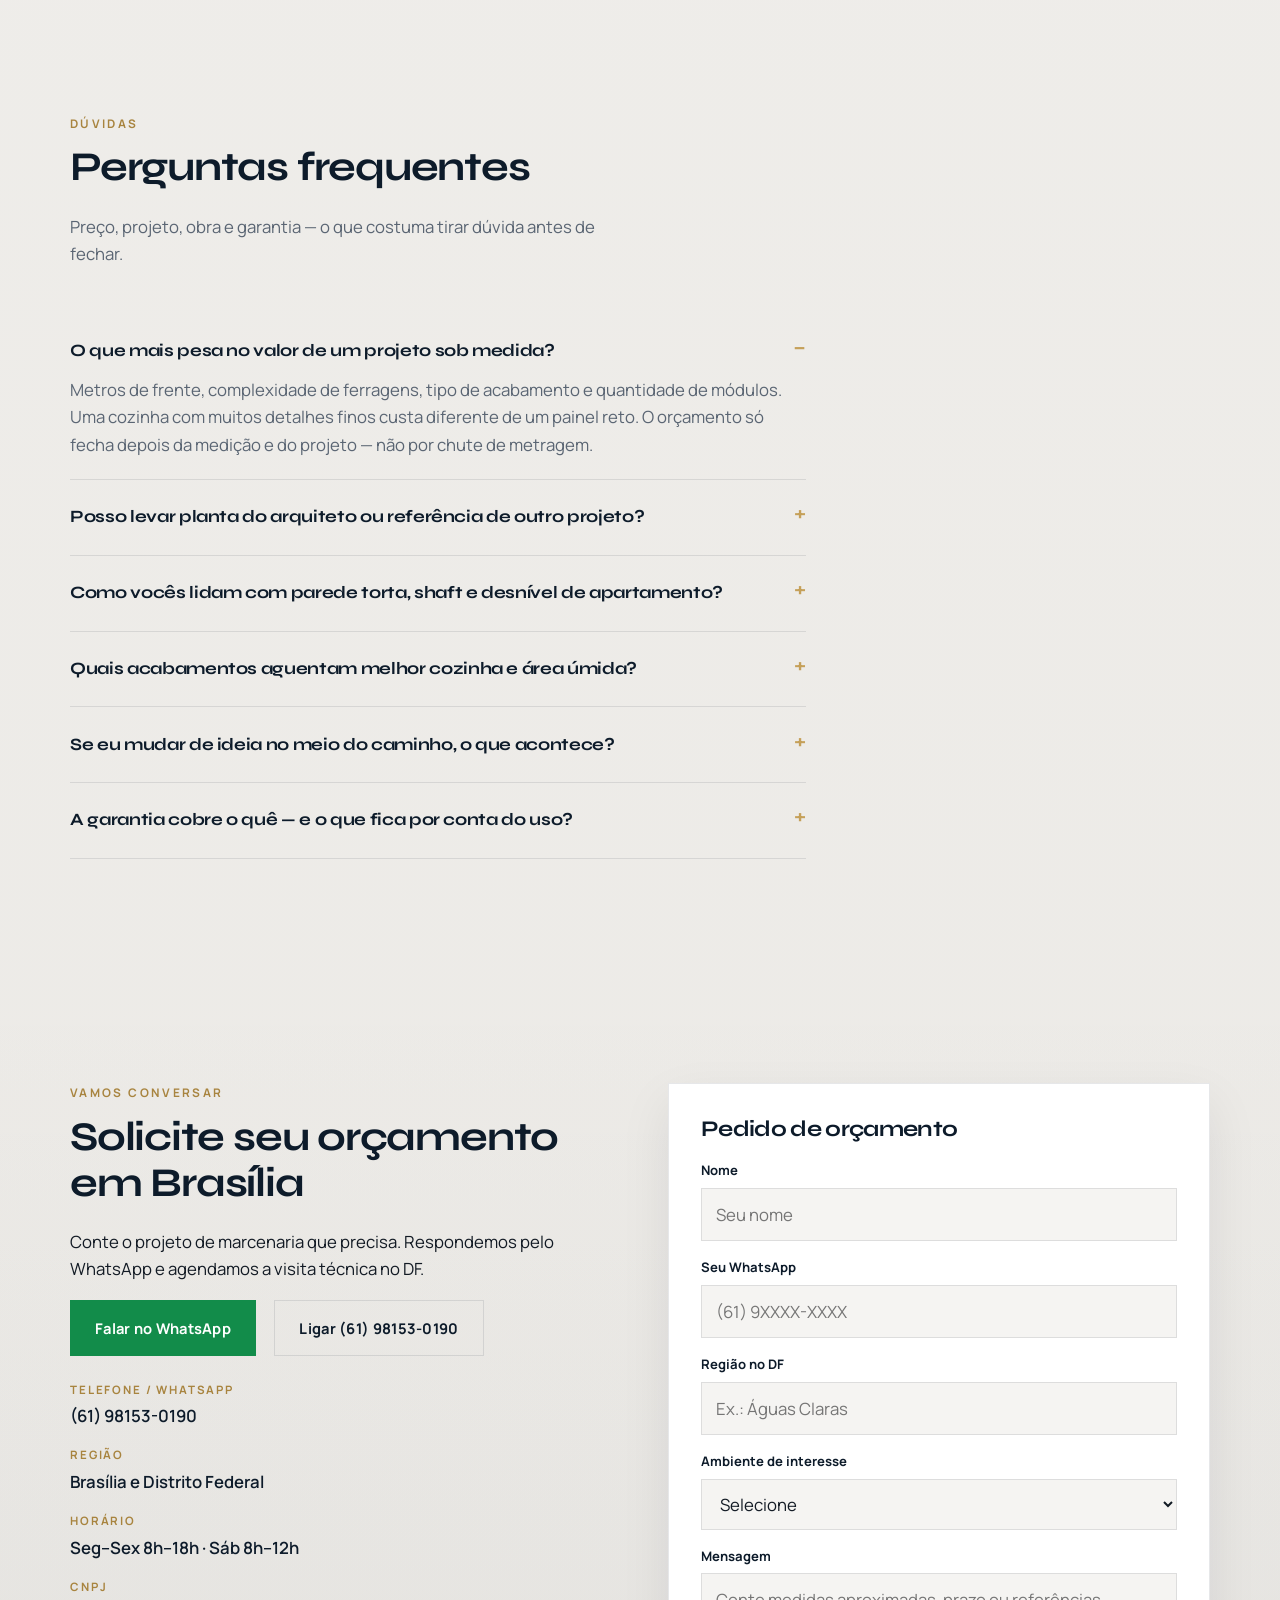
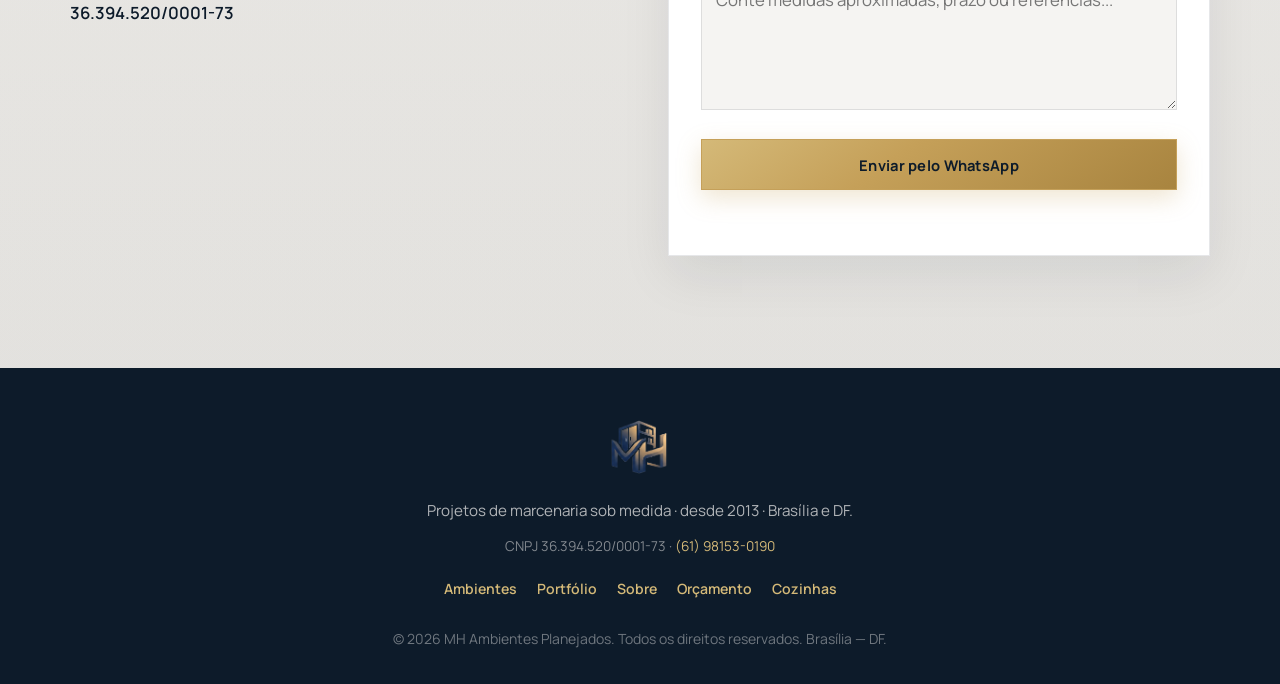
==== commit d0228461: "Correção CSS" ====
--- a/index.html
+++ b/index.html
@@ -46,7 +46,7 @@
     <link href="https://fonts.googleapis.com/css2?family=Manrope:wght@400;500;600;700&family=Syne:wght@600;700;800&display=swap" rel="stylesheet">
   </noscript>
 
-  <link rel="stylesheet" href="css/styles.css">
+  <link rel="stylesheet" href="./styles.css">
 
   <script type="application/ld+json">
   {
@@ -605,6 +605,6 @@
     <svg viewBox="0 0 24 24" width="28" height="28" aria-hidden="true" focusable="false"><path fill="currentColor" d="M20.52 3.48A11.86 11.86 0 0 0 12.04 0C5.47 0 .1 5.37.1 11.94c0 2.1.55 4.15 1.6 5.96L0 24l6.26-1.64a11.9 11.9 0 0 0 5.78 1.47h.01c6.56 0 11.93-5.37 11.93-11.94 0-3.19-1.24-6.19-3.46-8.41zM12.05 21.8h-.01a9.86 9.86 0 0 1-5.02-1.37l-.36-.21-3.71.97.99-3.62-.24-.37a9.84 9.84 0 0 1-1.51-5.26c0-5.44 4.43-9.86 9.88-9.86 2.64 0 5.12 1.03 6.98 2.9a9.82 9.82 0 0 1 2.89 6.97c0 5.44-4.43 9.85-9.89 9.85zm5.42-7.39c-.3-.15-1.76-.87-2.03-.97-.27-.1-.47-.15-.67.15-.2.3-.77.97-.94 1.17-.17.2-.35.22-.64.07-.3-.15-1.25-.46-2.38-1.47-.88-.78-1.47-1.75-1.64-2.04-.17-.3-.02-.46.13-.61.13-.13.3-.35.45-.52.15-.17.2-.3.3-.5.1-.2.05-.37-.02-.52-.07-.15-.67-1.61-.92-2.2-.24-.58-.49-.5-.67-.51h-.57c-.2 0-.52.07-.79.37-.27.3-1.04 1.02-1.04 2.48s1.07 2.88 1.22 3.08c.15.2 2.1 3.2 5.08 4.49.71.31 1.26.49 1.69.63.71.23 1.36.2 1.87.12.57-.09 1.76-.72 2.01-1.41.25-.7.25-1.29.17-1.41-.07-.12-.27-.2-.57-.35z"/></svg>
   </a>
 
-  <script src="js/main.js" defer></script>
+  <script src="./main.js" defer></script>
 </body>
 </html>
--- a/styles.css
+++ b/styles.css
@@ -0,0 +1,946 @@
+
+
+/* MH Ambientes Planejados — identidade da logo
+   Navy profundo + bronze metálico | tipografia geométrica */
+:root {
+  --navy: #0d1b2a;
+  --navy-mid: #1b2735;
+  --navy-soft: #243447;
+  --bronze: #c5a059;
+  --bronze-light: #d4b978;
+  --bronze-deep: #a8843f;
+  --surface: #f5f4f2;
+  --surface-2: #ebe9e5;
+  --ink: #121a24;
+  --muted: #5a6573;
+  --line: rgba(13, 27, 42, 0.1);
+  --white: #ffffff;
+  --font-display: "Syne", "Segoe UI", sans-serif;
+  --font-body: "Manrope", "Segoe UI", sans-serif;
+  --radius: 0;
+  --header-h: 4.75rem;
+  --ease: cubic-bezier(0.22, 1, 0.36, 1);
+  --shadow: 0 28px 64px rgba(13, 27, 42, 0.14);
+  --bevel: linear-gradient(145deg, var(--bronze-light), var(--bronze) 40%, var(--bronze-deep));
+}
+
+*,
+*::before,
+*::after { box-sizing: border-box; }
+
+html {
+  scroll-behavior: smooth;
+  scroll-padding-top: calc(var(--header-h) + 0.5rem);
+}
+
+body {
+  margin: 0;
+  font-family: var(--font-body);
+  font-weight: 400;
+  font-size: 1.05rem;
+  line-height: 1.65;
+  color: var(--ink);
+  background:
+    radial-gradient(900px 480px at 0% 0%, rgba(197, 160, 89, 0.07), transparent 55%),
+    radial-gradient(700px 420px at 100% 8%, rgba(13, 27, 42, 0.05), transparent 50%),
+    linear-gradient(180deg, var(--surface) 0%, var(--surface-2) 100%);
+  -webkit-font-smoothing: antialiased;
+  text-rendering: optimizeLegibility;
+}
+
+img { max-width: 100%; height: auto; display: block; }
+
+a {
+  color: var(--navy);
+  text-decoration-thickness: 1px;
+  text-underline-offset: 0.2em;
+}
+
+a:hover { color: var(--bronze-deep); }
+
+h1, h2, h3, .form-title {
+  font-family: var(--font-display);
+  font-weight: 700;
+  line-height: 1.12;
+  color: var(--navy);
+  margin: 0 0 0.55em;
+  letter-spacing: -0.03em;
+}
+
+h1 { font-size: clamp(2.15rem, 5.2vw, 3.55rem); }
+h2 { font-size: clamp(1.75rem, 3.4vw, 2.55rem); }
+h3 { font-size: clamp(1.15rem, 2vw, 1.4rem); letter-spacing: -0.02em; }
+
+p { margin: 0 0 1em; }
+ul, ol { margin: 0; padding: 0; }
+address { font-style: normal; }
+
+.skip-link {
+  position: absolute;
+  left: 1rem;
+  top: -100px;
+  background: var(--navy);
+  color: var(--white);
+  padding: 0.6rem 1rem;
+  z-index: 1000;
+}
+
+.skip-link:focus { top: 1rem; }
+
+.container {
+  width: min(1140px, calc(100% - 2.5rem));
+  margin-inline: auto;
+}
+
+/* ——— Header ——— */
+.site-header {
+  position: fixed;
+  inset: 0 0 auto;
+  z-index: 100;
+  height: var(--header-h);
+  transition: background 0.35s var(--ease), box-shadow 0.35s var(--ease);
+  background: transparent;
+}
+
+.site-header.is-scrolled {
+  background: rgba(245, 244, 242, 0.94);
+  backdrop-filter: blur(14px);
+  box-shadow: 0 1px 0 var(--line);
+}
+
+.header-inner {
+  width: min(1180px, calc(100% - 2rem));
+  margin: 0 auto;
+  height: 100%;
+  display: flex;
+  align-items: center;
+  justify-content: space-between;
+  gap: 1rem;
+}
+
+.brand-logo {
+  width: auto;
+  height: 3.15rem;
+  object-fit: contain;
+}
+
+.nav ul {
+  list-style: none;
+  display: flex;
+  align-items: center;
+  gap: 0.1rem 1.2rem;
+}
+
+.nav a {
+  font-size: 0.88rem;
+  font-weight: 600;
+  color: var(--navy);
+  text-decoration: none;
+  letter-spacing: 0.02em;
+}
+
+.nav a:hover { color: var(--bronze-deep); }
+
+.nav-cta {
+  display: inline-flex;
+  align-items: center;
+  padding: 0.55rem 1.05rem;
+  background: var(--navy);
+  color: var(--surface) !important;
+  transition: background 0.25s var(--ease), transform 0.25s var(--ease);
+}
+
+.nav-cta:hover {
+  background: var(--bronze-deep);
+  transform: translateY(-1px);
+}
+
+.nav-toggle {
+  display: none;
+  width: 2.5rem;
+  height: 2.5rem;
+  border: 0;
+  background: transparent;
+  cursor: pointer;
+  padding: 0.45rem;
+  flex-direction: column;
+  justify-content: center;
+  gap: 0.35rem;
+}
+
+.nav-toggle span {
+  display: block;
+  height: 2px;
+  background: var(--navy);
+  transition: transform 0.3s var(--ease), opacity 0.3s;
+}
+
+.nav-toggle[aria-expanded="true"] span:nth-child(1) { transform: translateY(7px) rotate(45deg); }
+.nav-toggle[aria-expanded="true"] span:nth-child(2) { opacity: 0; }
+.nav-toggle[aria-expanded="true"] span:nth-child(3) { transform: translateY(-7px) rotate(-45deg); }
+
+/* ——— Hero ——— */
+.hero {
+  position: relative;
+  min-height: 100svh;
+  display: grid;
+  place-items: center;
+  overflow: hidden;
+  color: var(--surface);
+  isolation: isolate;
+}
+
+.hero-bg {
+  position: absolute;
+  inset: 0;
+  z-index: -2;
+  background:
+    linear-gradient(128deg, #0a1520 0%, var(--navy) 38%, var(--navy-mid) 68%, #3d3428 100%);
+}
+
+.hero-bg::after {
+  content: "";
+  position: absolute;
+  inset: 0;
+  background:
+    radial-gradient(ellipse 75% 48% at 72% 18%, rgba(197, 160, 89, 0.32), transparent 58%),
+    radial-gradient(ellipse 55% 40% at 12% 85%, rgba(197, 160, 89, 0.12), transparent 50%),
+    repeating-linear-gradient(108deg, transparent 0 18px, rgba(255,255,255,0.018) 18px 19px);
+  animation: heroGlow 16s ease-in-out infinite alternate;
+}
+
+.hero-grain {
+  position: absolute;
+  inset: 0;
+  z-index: -1;
+  opacity: 0.3;
+  pointer-events: none;
+  background-image: url("data:image/svg+xml,%3Csvg viewBox='0 0 200 200' xmlns='http://www.w3.org/2000/svg'%3E%3Cfilter id='n'%3E%3CfeTurbulence type='fractalNoise' baseFrequency='0.9' numOctaves='3' stitchTiles='stitch'/%3E%3C/filter%3E%3Crect width='100%25' height='100%25' filter='url(%23n)' opacity='0.5'/%3E%3C/svg%3E");
+  mix-blend-mode: soft-light;
+}
+
+@keyframes heroGlow {
+  from { transform: scale(1); }
+  to { transform: scale(1.06) translate(-1%, 1%); }
+}
+
+.hero-content {
+  width: min(740px, calc(100% - 2.5rem));
+  text-align: center;
+  padding: 6.5rem 0 4rem;
+  animation: fadeUp 0.95s var(--ease) both;
+}
+
+.hero-logo {
+  width: min(268px, 58vw);
+  height: auto;
+  margin: 0 auto 1.6rem;
+  filter: drop-shadow(0 16px 42px rgba(0, 0, 0, 0.4));
+  animation: logoIn 1.1s var(--ease) 0.08s both;
+}
+
+@keyframes logoIn {
+  from { opacity: 0; transform: translateY(16px) scale(0.97); }
+  to { opacity: 1; transform: none; }
+}
+
+@keyframes fadeUp {
+  from { opacity: 0; transform: translateY(22px); }
+  to { opacity: 1; transform: none; }
+}
+
+.hero h1 { color: var(--surface); margin-bottom: 0.7rem; text-wrap: balance; }
+
+.hero-lead {
+  color: rgba(245, 244, 242, 0.84);
+  font-size: clamp(1.02rem, 2vw, 1.18rem);
+  font-weight: 400;
+  max-width: 34rem;
+  margin: 0 auto 1.85rem;
+}
+
+.hero-actions {
+  display: flex;
+  flex-wrap: wrap;
+  gap: 0.85rem;
+  justify-content: center;
+}
+
+.hero-scroll {
+  position: absolute;
+  bottom: 1.4rem;
+  left: 50%;
+  transform: translateX(-50%);
+  font-size: 0.7rem;
+  font-weight: 600;
+  letter-spacing: 0.24em;
+  text-transform: uppercase;
+  color: rgba(245, 244, 242, 0.5);
+  animation: bob 2.4s ease-in-out infinite;
+}
+
+@keyframes bob {
+  0%, 100% { transform: translate(-50%, 0); opacity: 0.45; }
+  50% { transform: translate(-50%, 6px); opacity: 1; }
+}
+
+/* ——— Buttons ——— */
+.btn {
+  display: inline-flex;
+  align-items: center;
+  justify-content: center;
+  gap: 0.5rem;
+  padding: 0.92rem 1.5rem;
+  font-family: var(--font-body);
+  font-size: 0.92rem;
+  font-weight: 700;
+  letter-spacing: 0.02em;
+  border: 1px solid transparent;
+  text-decoration: none;
+  cursor: pointer;
+  transition: transform 0.25s var(--ease), background 0.25s, border-color 0.25s, color 0.25s, box-shadow 0.25s;
+}
+
+.btn:hover { transform: translateY(-2px); }
+.btn:active { transform: none; }
+
+.btn-primary {
+  background: var(--bevel);
+  color: var(--navy);
+  border-color: var(--bronze);
+  box-shadow: 0 8px 24px rgba(197, 160, 89, 0.28);
+}
+
+.btn-primary:hover {
+  background: linear-gradient(145deg, #e0c989, var(--bronze-light) 45%, var(--bronze));
+  color: var(--navy);
+}
+
+.btn-ghost {
+  background: transparent;
+  color: var(--surface);
+  border-color: rgba(245, 244, 242, 0.32);
+}
+
+.btn-ghost:hover {
+  border-color: var(--bronze-light);
+  color: var(--bronze-light);
+}
+
+.btn-whatsapp {
+  background: #128c4a;
+  color: #fff;
+  border-color: #128c4a;
+  margin: 0.5rem 0 1.5rem;
+}
+
+.btn-whatsapp:hover { background: #0e733c; color: #fff; }
+
+.btn-call {
+  background: transparent;
+  color: var(--navy);
+  border-color: var(--line);
+  margin-left: 0.5rem;
+}
+
+.btn-call:hover {
+  border-color: var(--bronze);
+  color: var(--bronze-deep);
+}
+
+/* ——— Sections ——— */
+.section { padding: clamp(4.5rem, 9vw, 7rem) 0; }
+
+.section-head {
+  max-width: 40rem;
+  margin-bottom: clamp(2.4rem, 5vw, 3.4rem);
+}
+
+.eyebrow {
+  font-family: var(--font-body);
+  font-size: 0.74rem;
+  font-weight: 700;
+  letter-spacing: 0.2em;
+  text-transform: uppercase;
+  color: var(--bronze-deep);
+  margin: 0 0 0.7rem;
+}
+
+.section-lead {
+  color: var(--muted);
+  font-size: 1.05rem;
+  margin: 0;
+  max-width: 36rem;
+}
+
+/* ——— Ambientes ——— */
+.ambientes-list {
+  list-style: none;
+  display: grid;
+  grid-template-columns: repeat(3, 1fr);
+  gap: 1.85rem 1.4rem;
+}
+
+.ambiente article { height: 100%; }
+
+.ambiente-visual {
+  height: 9.2rem;
+  margin-bottom: 1.1rem;
+  background:
+    linear-gradient(
+      148deg,
+      hsl(var(--tone, 210) 22% 16%) 0%,
+      hsl(var(--tone, 210) 18% 26%) 48%,
+      rgba(197, 160, 89, 0.5) 100%
+    );
+  position: relative;
+  overflow: hidden;
+}
+
+.ambiente-visual::before {
+  content: "";
+  position: absolute;
+  inset: 16% 20%;
+  border: 1px solid rgba(245, 244, 242, 0.22);
+  box-shadow: inset 0 0 0 10px rgba(13, 27, 42, 0.18);
+}
+
+.ambiente-visual::after {
+  content: "";
+  position: absolute;
+  right: 10%;
+  bottom: 0;
+  width: 40%;
+  height: 58%;
+  background: linear-gradient(180deg, rgba(212, 185, 120, 0.4), transparent);
+  clip-path: polygon(0 22%, 100% 0, 100% 100%, 0 100%);
+}
+
+.ambiente h3 { margin-bottom: 0.3rem; }
+.ambiente p { color: var(--muted); font-size: 0.96rem; margin: 0; }
+
+/* ——— Sobre ——— */
+.sobre {
+  background: linear-gradient(180deg, transparent, rgba(13, 27, 42, 0.035), transparent);
+}
+
+.sobre-grid {
+  display: grid;
+  grid-template-columns: 1.15fr 0.85fr;
+  gap: clamp(2rem, 5vw, 4rem);
+  align-items: center;
+}
+
+.sobre-points {
+  list-style: none;
+  margin-top: 1.4rem;
+  display: grid;
+  gap: 0.6rem;
+}
+
+.sobre-points li {
+  position: relative;
+  padding-left: 1.3rem;
+  font-weight: 600;
+  color: var(--navy);
+}
+
+.sobre-points li::before {
+  content: "";
+  position: absolute;
+  left: 0;
+  top: 0.55em;
+  width: 0.5rem;
+  height: 0.5rem;
+  background: var(--bevel);
+}
+
+.sobre-panel {
+  min-height: 280px;
+  padding: clamp(1.75rem, 4vw, 2.5rem);
+  background: linear-gradient(155deg, var(--navy) 0%, var(--navy-mid) 55%, #2c3a4d 100%);
+  color: var(--surface);
+  display: flex;
+  align-items: flex-end;
+  box-shadow: var(--shadow);
+  position: relative;
+  overflow: hidden;
+}
+
+.sobre-panel::before {
+  content: "";
+  position: absolute;
+  inset: auto -15% -25% 25%;
+  height: 75%;
+  background: radial-gradient(circle, rgba(197, 160, 89, 0.38), transparent 65%);
+  pointer-events: none;
+}
+
+.sobre-panel blockquote { margin: 0; position: relative; z-index: 1; }
+
+.sobre-panel p {
+  font-family: var(--font-display);
+  font-size: clamp(1.35rem, 2.4vw, 1.75rem);
+  font-weight: 600;
+  line-height: 1.28;
+  color: var(--surface);
+  margin-bottom: 1rem;
+  letter-spacing: -0.02em;
+}
+
+.sobre-panel footer {
+  font-size: 0.82rem;
+  font-weight: 600;
+  color: var(--bronze-light);
+  letter-spacing: 0.06em;
+}
+
+/* ——— Portfólio ——— */
+.portfolio {
+  background: var(--navy);
+  color: var(--surface);
+}
+
+.portfolio .section-head h2,
+.portfolio .eyebrow { color: var(--bronze-light); }
+.portfolio .section-head h2 { color: var(--surface); }
+.portfolio .section-lead { color: rgba(245, 244, 242, 0.7); }
+
+.portfolio-grid {
+  list-style: none;
+  display: grid;
+  grid-template-columns: repeat(3, 1fr);
+  gap: 1rem;
+}
+
+.portfolio-item figure {
+  margin: 0;
+  position: relative;
+  aspect-ratio: 4 / 3;
+  background:
+    linear-gradient(145deg, var(--navy-soft), var(--navy-mid) 60%, rgba(197, 160, 89, 0.25));
+  overflow: hidden;
+  border: 1px solid rgba(197, 160, 89, 0.2);
+}
+
+.portfolio-item img {
+  width: 100%;
+  height: 100%;
+  object-fit: cover;
+}
+
+.portfolio-placeholder {
+  position: absolute;
+  inset: 0;
+  display: grid;
+  place-content: center;
+  text-align: center;
+  padding: 1.25rem;
+  gap: 0.35rem;
+}
+
+.portfolio-placeholder span {
+  font-family: var(--font-display);
+  font-size: 1.15rem;
+  font-weight: 700;
+  color: var(--bronze-light);
+  letter-spacing: -0.02em;
+}
+
+.portfolio-placeholder small {
+  color: rgba(245, 244, 242, 0.5);
+  font-size: 0.82rem;
+}
+
+.portfolio-item figcaption {
+  position: absolute;
+  left: 0;
+  right: 0;
+  bottom: 0;
+  padding: 0.75rem 1rem;
+  background: linear-gradient(transparent, rgba(13, 27, 42, 0.85));
+  font-size: 0.85rem;
+  font-weight: 600;
+  color: var(--surface);
+}
+
+.portfolio-note {
+  margin-top: 1.5rem;
+  font-size: 0.92rem;
+  color: rgba(245, 244, 242, 0.55);
+}
+
+/* ——— Processo ——— */
+.processo-steps {
+  list-style: none;
+  display: grid;
+  grid-template-columns: repeat(4, 1fr);
+  gap: 1.5rem;
+}
+
+.processo-steps li {
+  padding-top: 0.35rem;
+  border-top: 2px solid var(--bronze);
+}
+
+.step-num {
+  display: block;
+  font-family: var(--font-display);
+  font-size: 1.85rem;
+  font-weight: 700;
+  color: var(--bronze);
+  margin-bottom: 0.7rem;
+  line-height: 1;
+  letter-spacing: -0.04em;
+}
+
+.processo-steps p {
+  color: var(--muted);
+  font-size: 0.94rem;
+  margin: 0;
+}
+
+/* ——— Região ——— */
+.regiao-wrap {
+  padding: clamp(1.75rem, 4vw, 2.5rem);
+  background: var(--navy);
+  color: rgba(245, 244, 242, 0.88);
+  box-shadow: var(--shadow);
+}
+
+.regiao-intro {
+  max-width: 48rem;
+  margin-bottom: 1.5rem;
+  font-size: 1.04rem;
+}
+
+.regiao-intro strong {
+  color: var(--bronze-light);
+  font-weight: 700;
+}
+
+.regiao-tags {
+  list-style: none;
+  display: flex;
+  flex-wrap: wrap;
+  gap: 0.5rem;
+}
+
+.regiao-tags li {
+  padding: 0.4rem 0.85rem;
+  border: 1px solid rgba(197, 160, 89, 0.35);
+  color: var(--surface);
+  font-size: 0.86rem;
+  font-weight: 600;
+}
+
+/* ——— FAQ ——— */
+.faq-list {
+  max-width: 46rem;
+  display: grid;
+  gap: 0.55rem;
+}
+
+.faq-list details {
+  border-bottom: 1px solid var(--line);
+  padding: 0.25rem 0 0.8rem;
+}
+
+.faq-list summary {
+  cursor: pointer;
+  font-family: var(--font-display);
+  font-weight: 700;
+  color: var(--navy);
+  font-size: 1.08rem;
+  letter-spacing: -0.02em;
+  list-style: none;
+  display: flex;
+  justify-content: space-between;
+  gap: 1rem;
+  padding: 0.65rem 0;
+}
+
+.faq-list summary::-webkit-details-marker { display: none; }
+
+.faq-list summary::after {
+  content: "+";
+  font-size: 1.35rem;
+  color: var(--bronze);
+  line-height: 1;
+  flex-shrink: 0;
+}
+
+.faq-list details[open] summary::after { content: "–"; }
+
+.faq-list details p {
+  color: var(--muted);
+  margin: 0 0 0.45rem;
+  padding-right: 1.5rem;
+}
+
+/* ——— Contato ——— */
+.contato {
+  background: linear-gradient(180deg, transparent, rgba(13, 27, 42, 0.04));
+}
+
+.contato-grid {
+  display: grid;
+  grid-template-columns: 1fr 1fr;
+  gap: clamp(2rem, 5vw, 3.5rem);
+  align-items: start;
+}
+
+.contato-actions {
+  display: flex;
+  flex-wrap: wrap;
+  gap: 0.65rem;
+  margin: 0.5rem 0 1.5rem;
+}
+
+.contato-actions .btn-whatsapp { margin: 0; }
+
+.contato-meta {
+  list-style: none;
+  display: grid;
+  gap: 1rem;
+}
+
+.contato-meta span {
+  display: block;
+  font-size: 0.72rem;
+  font-weight: 700;
+  letter-spacing: 0.16em;
+  text-transform: uppercase;
+  color: var(--bronze-deep);
+  margin-bottom: 0.2rem;
+}
+
+.contato-meta strong {
+  font-weight: 600;
+  color: var(--navy);
+}
+
+.contato-meta a {
+  text-decoration: none;
+  color: inherit;
+}
+
+.contato-meta a:hover { color: var(--bronze-deep); }
+
+.contato-form {
+  background: var(--white);
+  padding: clamp(1.5rem, 3vw, 2rem);
+  border: 1px solid var(--line);
+  box-shadow: 0 20px 48px rgba(13, 27, 42, 0.08);
+}
+
+.form-title { margin-bottom: 1.2rem; font-size: 1.4rem; }
+
+.field { margin-bottom: 1rem; }
+
+.field label {
+  display: block;
+  font-size: 0.82rem;
+  font-weight: 700;
+  margin-bottom: 0.35rem;
+  color: var(--navy);
+}
+
+.field input,
+.field select,
+.field textarea {
+  width: 100%;
+  padding: 0.75rem 0.85rem;
+  border: 1px solid var(--line);
+  font: inherit;
+  color: var(--ink);
+  background: var(--surface);
+  transition: border-color 0.2s, box-shadow 0.2s;
+}
+
+.field input:focus,
+.field select:focus,
+.field textarea:focus {
+  outline: none;
+  border-color: var(--bronze);
+  box-shadow: 0 0 0 3px rgba(197, 160, 89, 0.22);
+}
+
+.contato-form > .btn { width: 100%; margin-top: 0.35rem; }
+
+.form-note {
+  margin: 0.85rem 0 0;
+  font-size: 0.9rem;
+  color: var(--muted);
+  min-height: 1.3em;
+}
+
+.form-note.is-error { color: #9b2c2c; }
+.form-note.is-ok { color: #128c4a; }
+
+/* ——— Footer ——— */
+.site-footer {
+  background: var(--navy);
+  color: rgba(245, 244, 242, 0.7);
+  padding: 3.25rem 0 2rem;
+}
+
+.footer-inner { text-align: center; }
+
+.footer-brand {
+  display: inline-block;
+  margin-bottom: 1rem;
+}
+
+.footer-brand img {
+  height: 3.4rem;
+  width: auto;
+  margin: 0 auto;
+}
+
+.footer-tag {
+  max-width: 28rem;
+  margin: 0 auto 0.75rem;
+  font-size: 0.95rem;
+}
+
+.footer-legal {
+  font-size: 0.85rem;
+  margin: 0 auto 1.25rem;
+  color: rgba(245, 244, 242, 0.5);
+}
+
+.footer-legal a {
+  color: var(--bronze-light);
+  text-decoration: none;
+}
+
+.footer-legal a:hover { color: var(--surface); }
+
+.footer-nav {
+  display: flex;
+  flex-wrap: wrap;
+  gap: 0.75rem 1.25rem;
+  justify-content: center;
+  margin-bottom: 1.5rem;
+}
+
+.footer-nav a {
+  color: var(--bronze-light);
+  text-decoration: none;
+  font-size: 0.88rem;
+  font-weight: 600;
+}
+
+.footer-nav a:hover { color: var(--surface); }
+
+.footer-copy { margin: 0; opacity: 0.6; }
+
+/* ——— Float WA ——— */
+.float-wa {
+  position: fixed;
+  right: 1.15rem;
+  bottom: 1.15rem;
+  z-index: 90;
+  width: 3.4rem;
+  height: 3.4rem;
+  border-radius: 50%;
+  background: #25d366;
+  color: #fff;
+  display: grid;
+  place-items: center;
+  box-shadow: 0 10px 28px rgba(0, 0, 0, 0.25);
+  transition: transform 0.25s var(--ease);
+  animation: waPulse 2.8s ease-in-out infinite;
+}
+
+.float-wa:hover {
+  transform: scale(1.06);
+  color: #fff;
+}
+
+@keyframes waPulse {
+  0%, 100% { box-shadow: 0 10px 28px rgba(0, 0, 0, 0.25); }
+  50% { box-shadow: 0 10px 28px rgba(37, 211, 102, 0.45); }
+}
+
+/* ——— Reveal ——— */
+[data-reveal] {
+  opacity: 0;
+  transform: translateY(20px);
+  transition: opacity 0.7s var(--ease), transform 0.7s var(--ease);
+}
+
+[data-reveal].is-visible {
+  opacity: 1;
+  transform: none;
+}
+
+@media (prefers-reduced-motion: reduce) {
+  html { scroll-behavior: auto; }
+  *, *::before, *::after {
+    animation-duration: 0.01ms !important;
+    animation-iteration-count: 1 !important;
+    transition-duration: 0.01ms !important;
+  }
+  [data-reveal] { opacity: 1; transform: none; }
+}
+
+@media (max-width: 960px) {
+  .ambientes-list,
+  .portfolio-grid { grid-template-columns: repeat(2, 1fr); }
+  .processo-steps { grid-template-columns: repeat(2, 1fr); }
+  .sobre-grid,
+  .contato-grid { grid-template-columns: 1fr; }
+}
+
+@media (max-width: 760px) {
+  .nav-toggle { display: flex; }
+
+  .nav {
+    position: fixed;
+    inset: var(--header-h) 0 auto;
+    background: rgba(245, 244, 242, 0.98);
+    backdrop-filter: blur(12px);
+    padding: 1rem 1.25rem 1.5rem;
+    border-bottom: 1px solid var(--line);
+    transform: translateY(-120%);
+    opacity: 0;
+    pointer-events: none;
+    transition: transform 0.35s var(--ease), opacity 0.35s;
+  }
+
+  .nav.is-open {
+    transform: none;
+    opacity: 1;
+    pointer-events: auto;
+  }
+
+  .nav ul {
+    flex-direction: column;
+    align-items: stretch;
+    gap: 0.3rem;
+  }
+
+  .nav a { display: block; padding: 0.7rem 0.35rem; }
+  .nav-cta { justify-content: center; margin-top: 0.35rem; }
+
+  .site-header {
+    background: rgba(245, 244, 242, 0.95);
+    backdrop-filter: blur(10px);
+  }
+
+  .hero-content { padding-top: 7rem; }
+  .btn-call { margin-left: 0; width: 100%; }
+}
+
+@media (max-width: 560px) {
+  .ambientes-list,
+  .processo-steps,
+  .portfolio-grid { grid-template-columns: 1fr; }
+
+  .hero-actions { flex-direction: column; }
+  .hero-actions .btn { width: 100%; }
+
+  .float-wa { right: 0.85rem; bottom: 0.85rem; }
+}
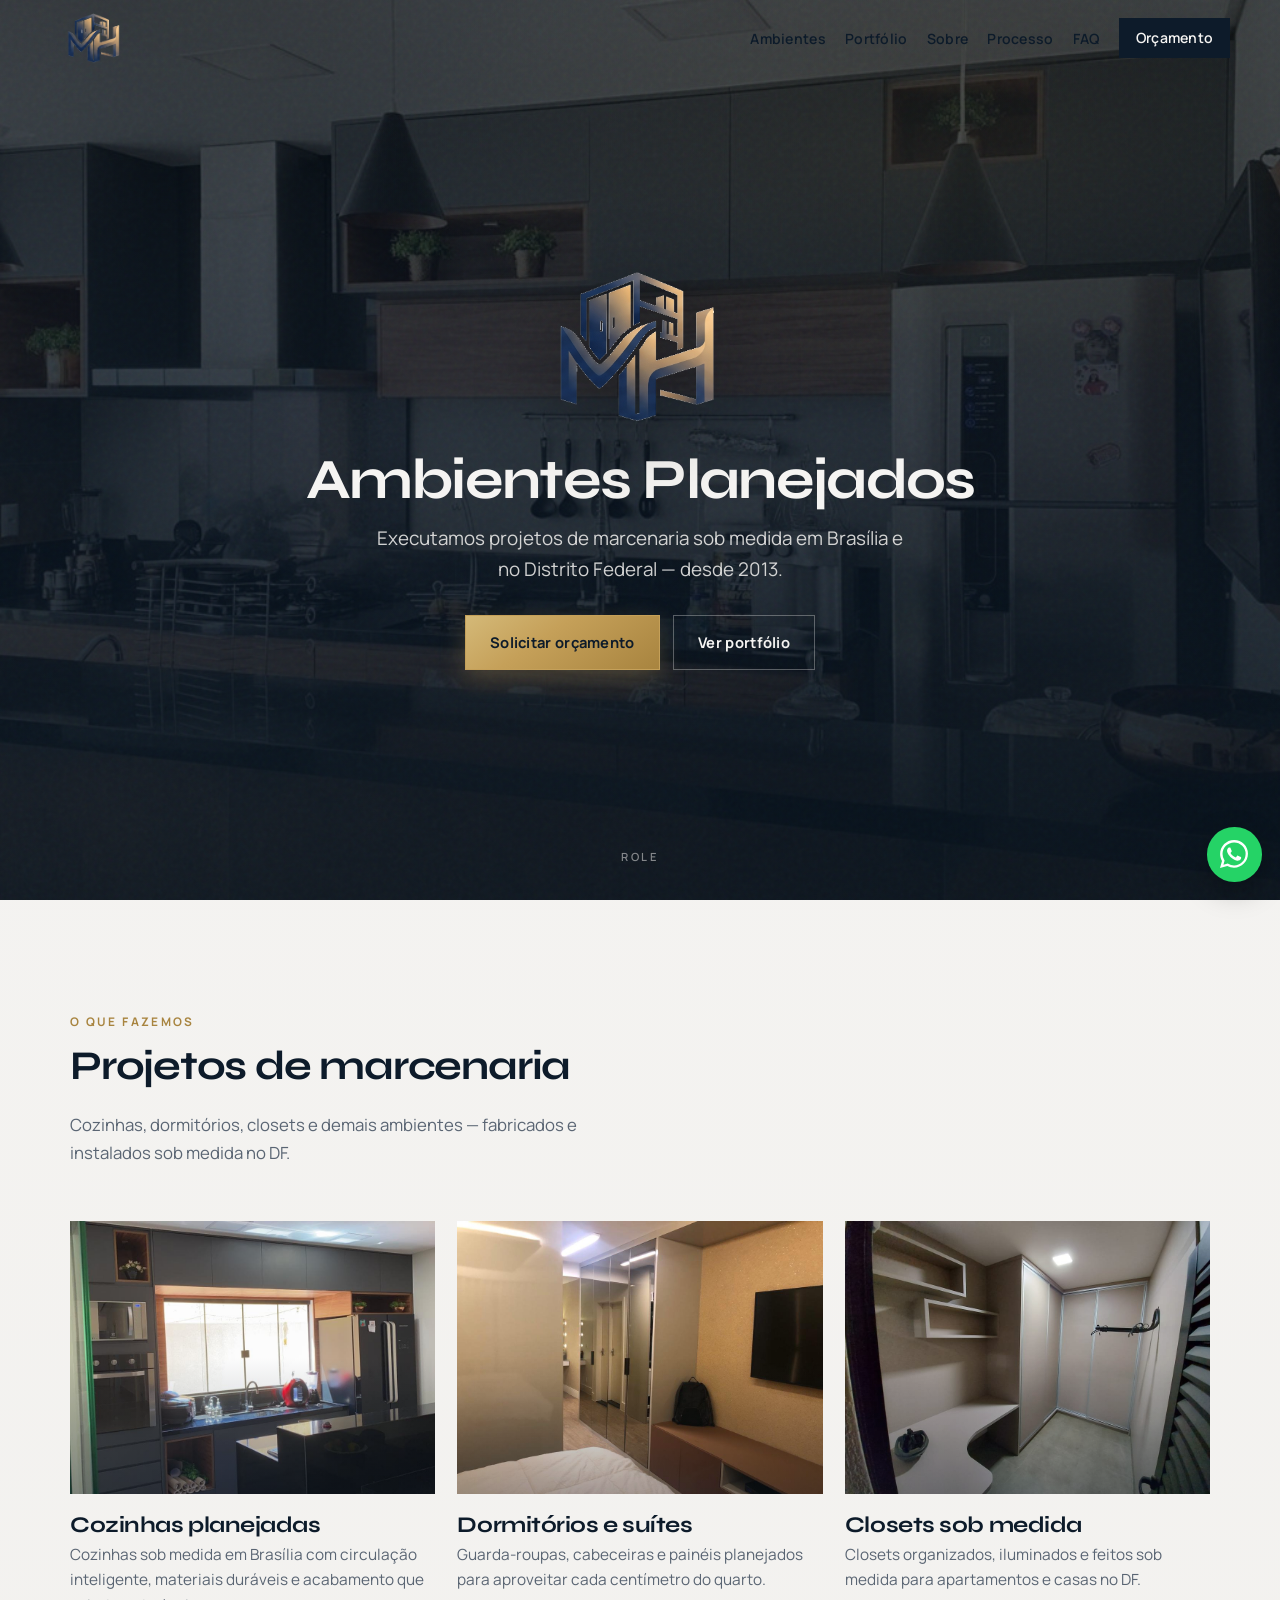
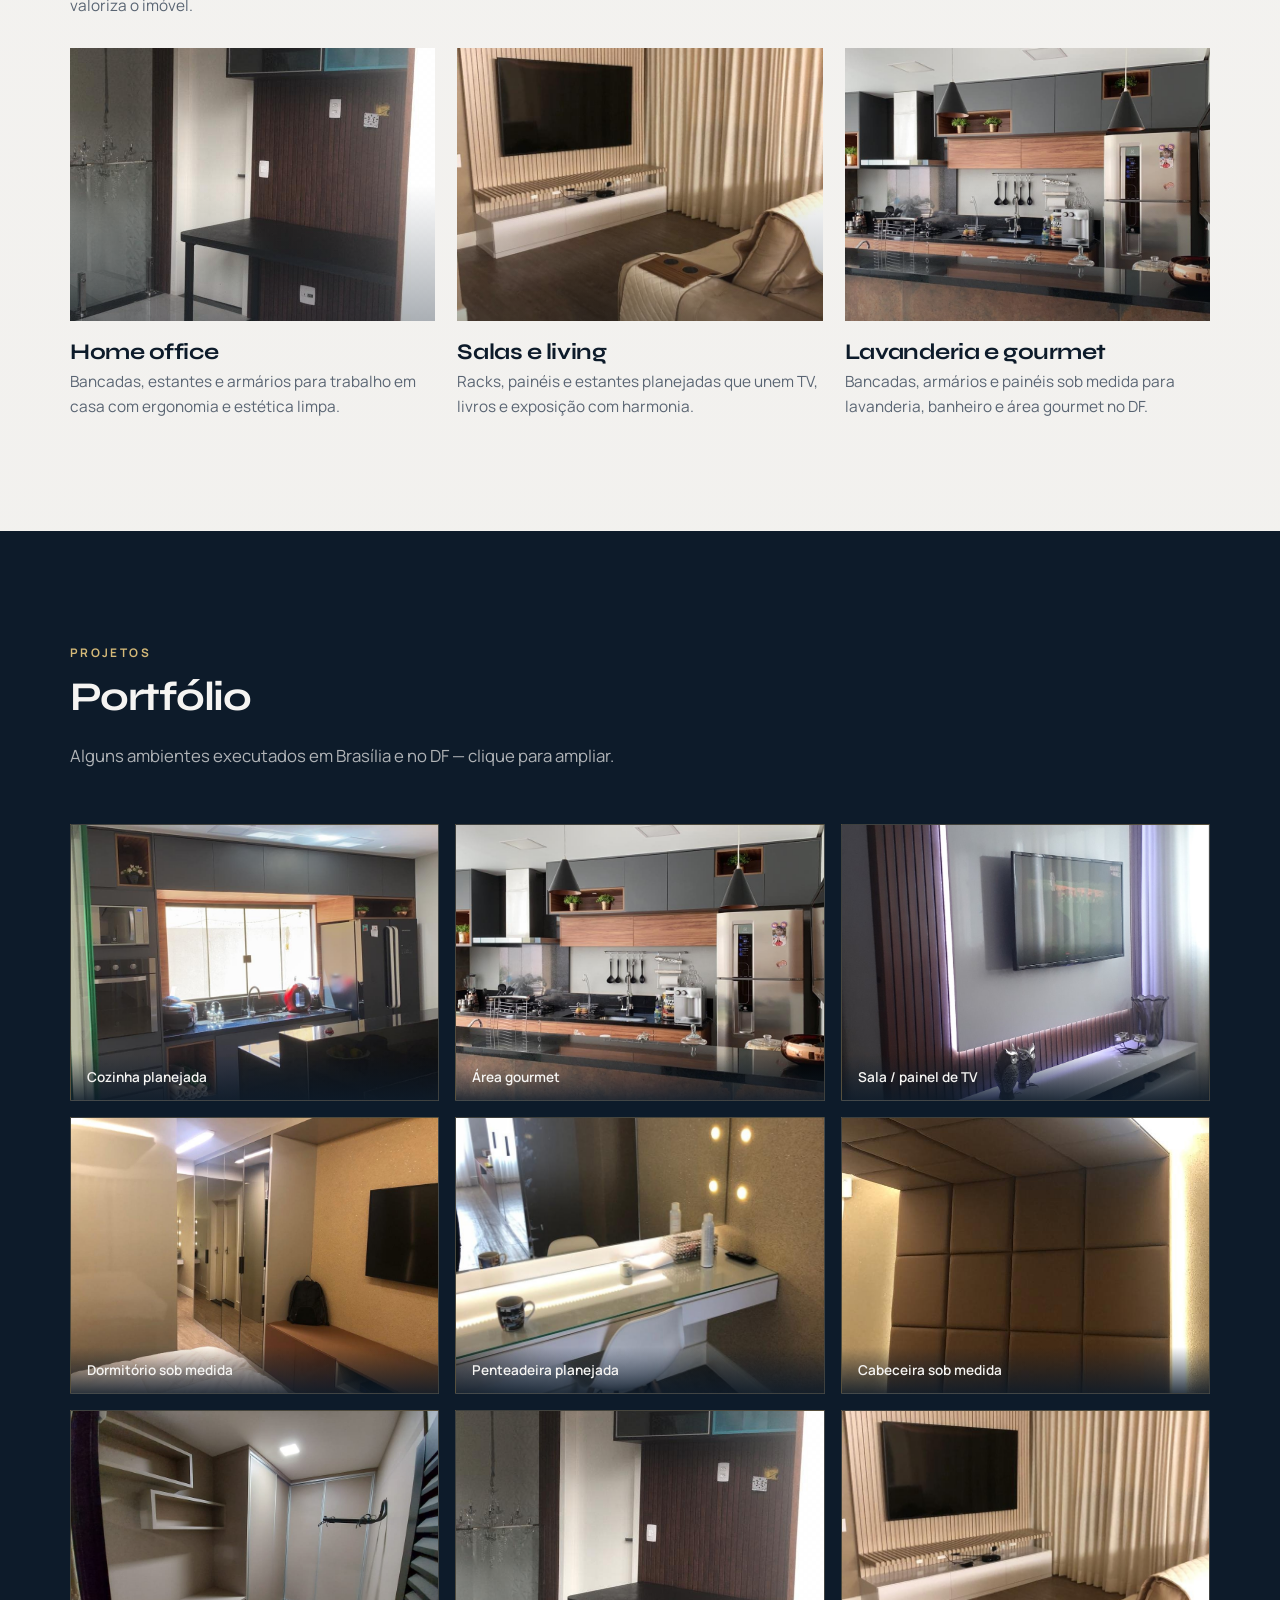
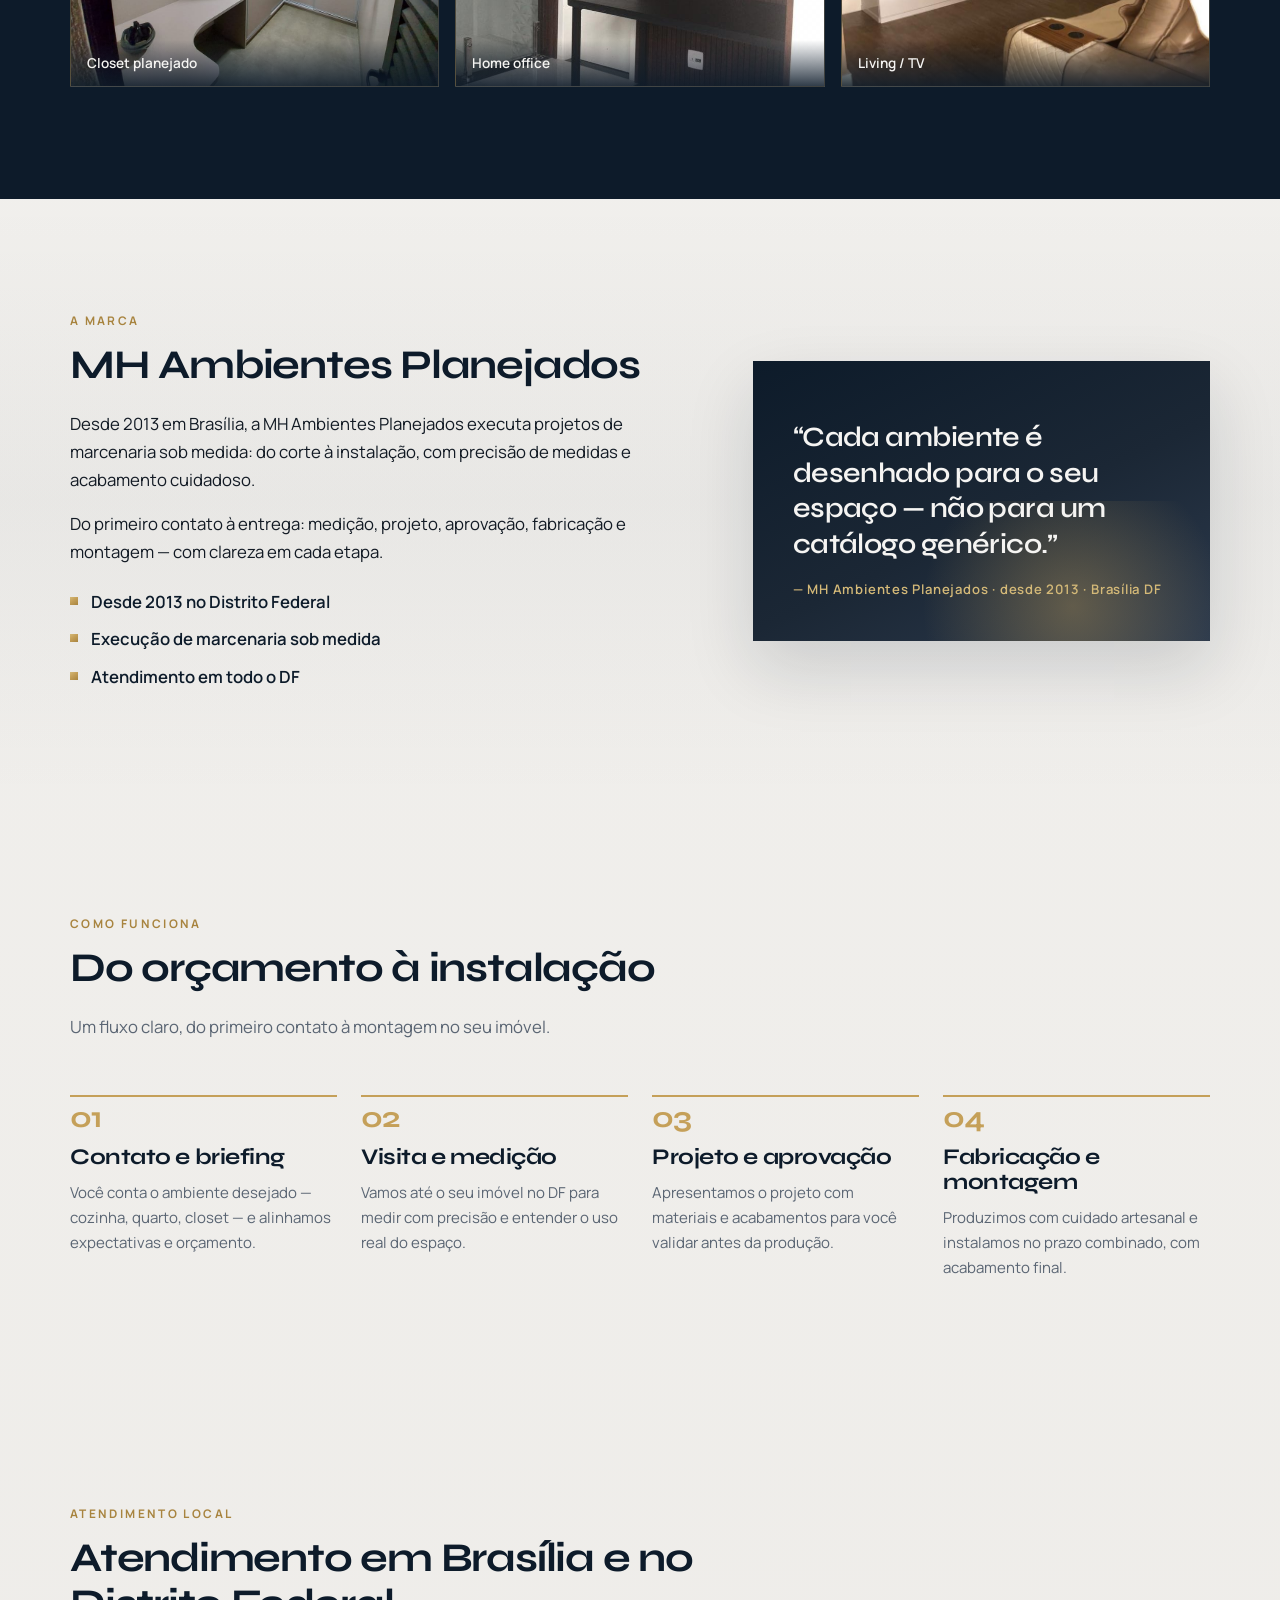
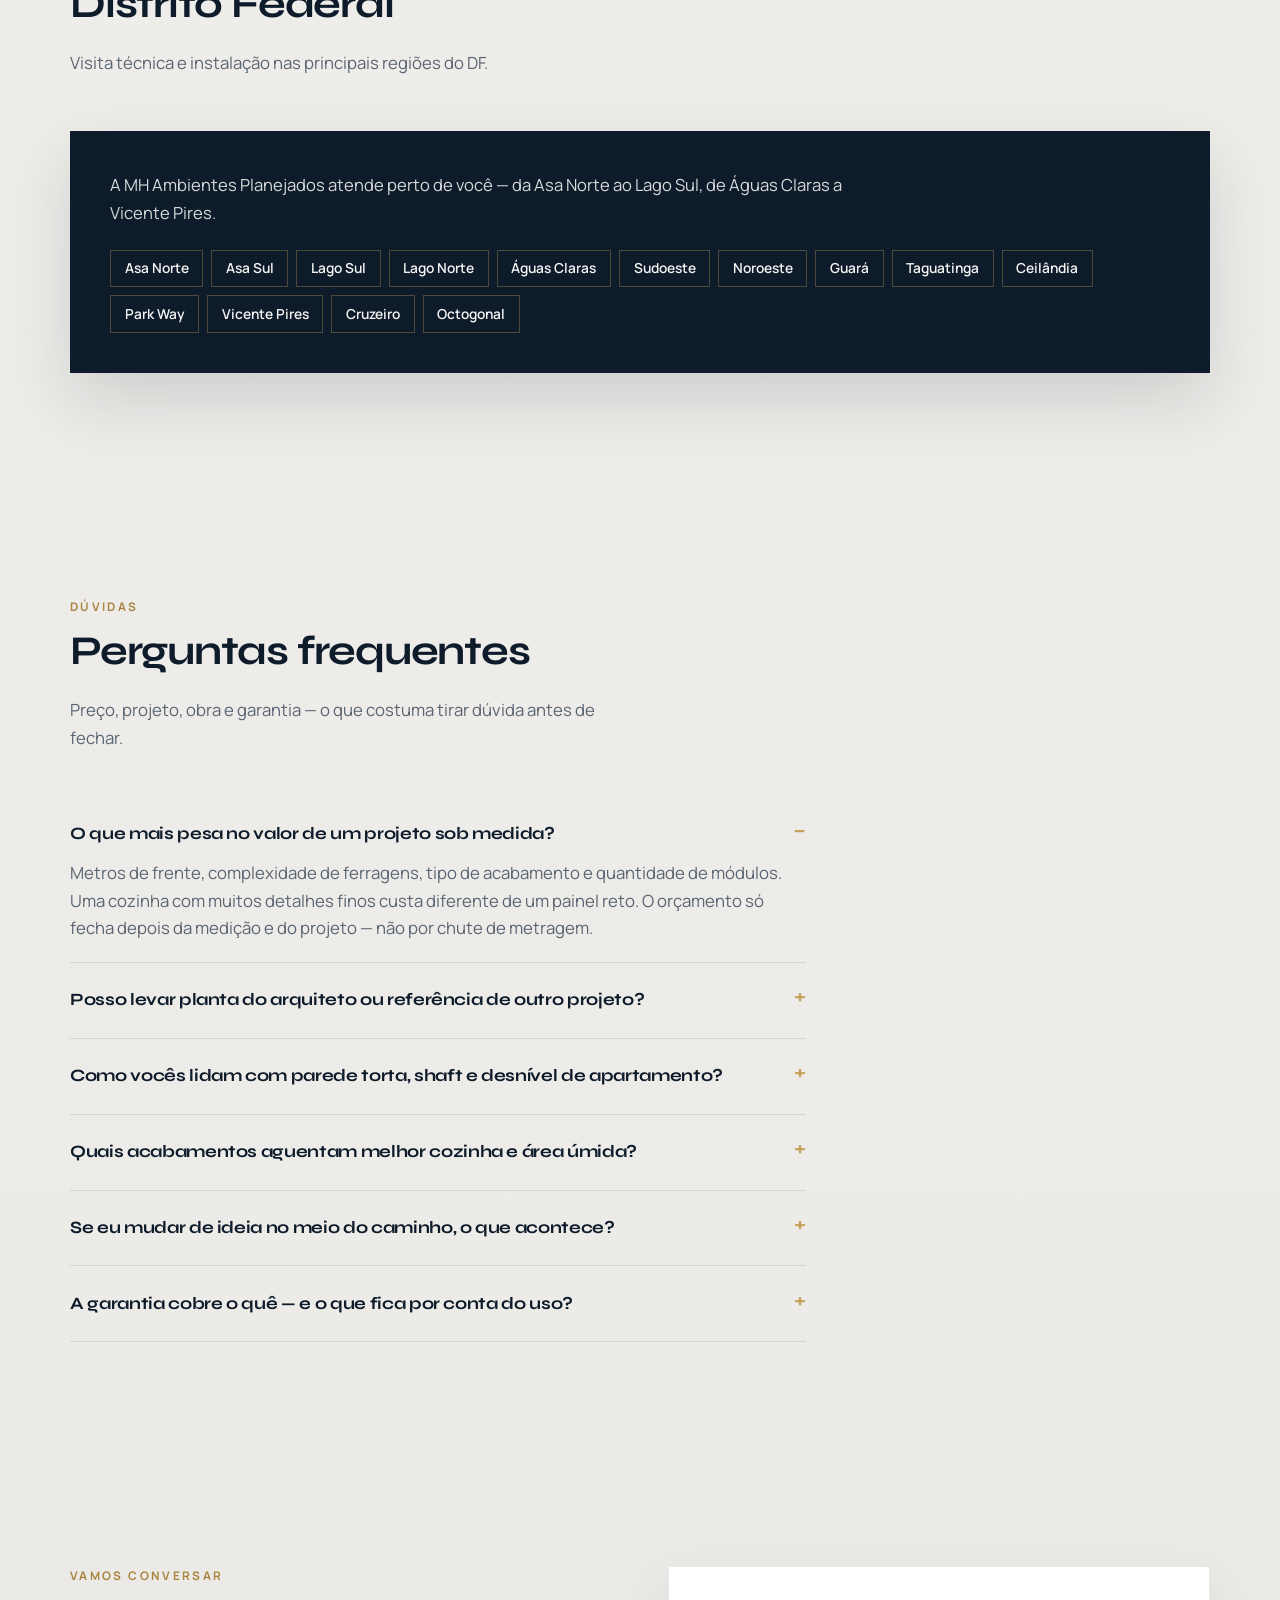
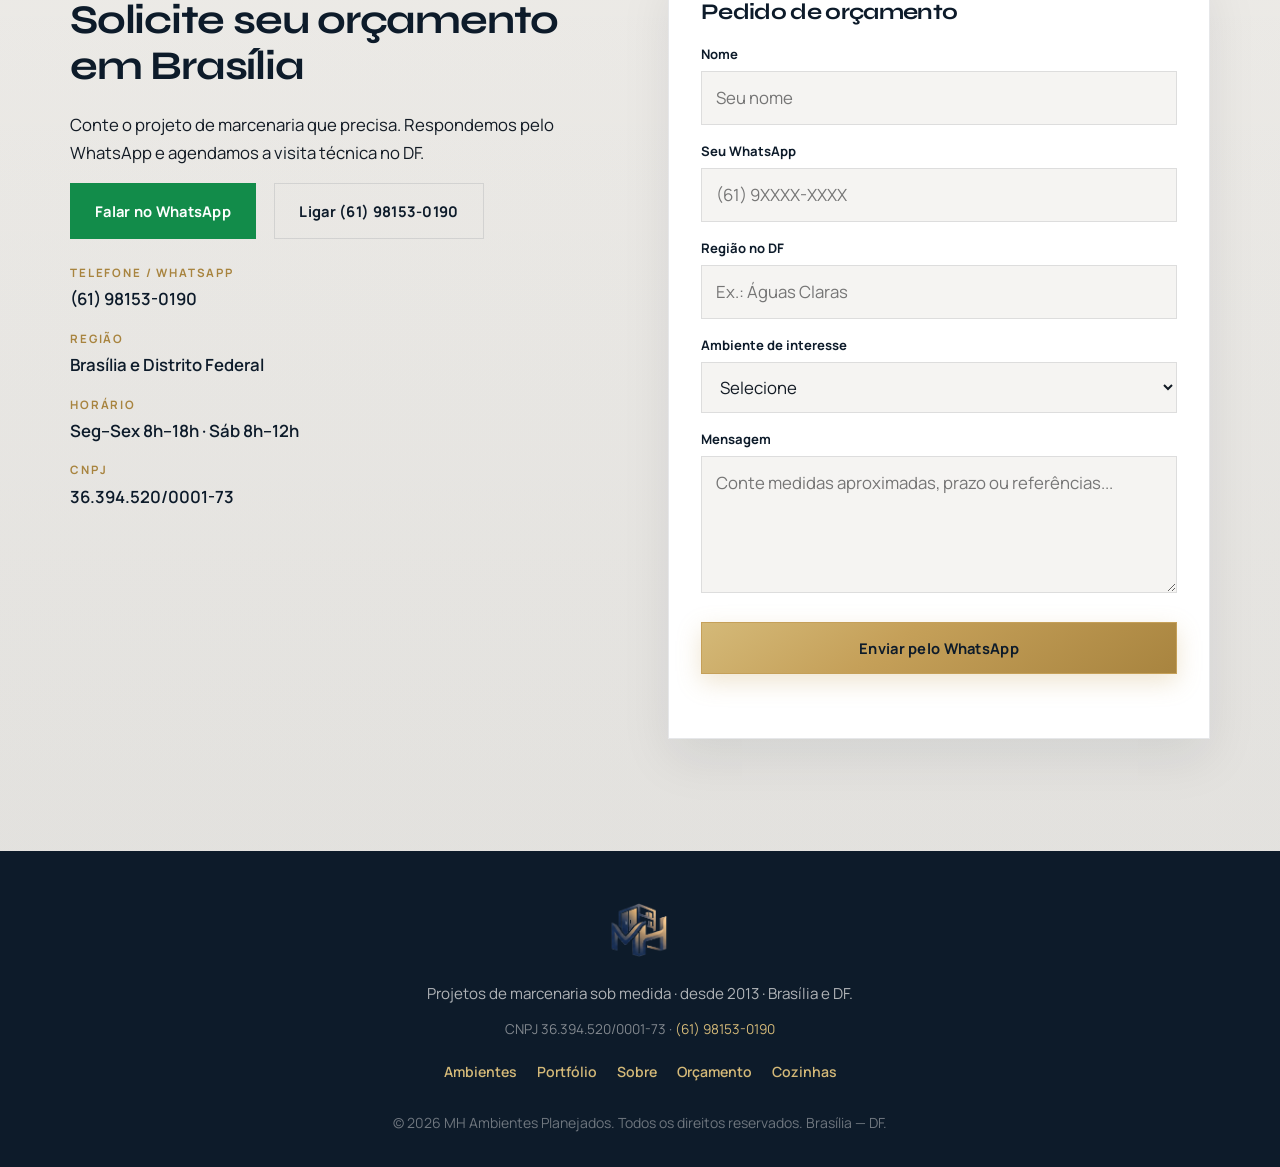
==== commit dcf77922: "Imagens do portifolio e melhora no seo" ====
--- a/index.html
+++ b/index.html
@@ -23,17 +23,18 @@
   <meta property="og:title" content="MH Ambientes Planejados | Projetos de marcenaria em Brasília DF">
   <meta property="og:description" content="Executamos projetos de marcenaria sob medida em Brasília e no DF desde 2013. WhatsApp (61) 98153-0190.">
   <meta property="og:url" content="https://mhambientesplanejados.com.br/">
-  <meta property="og:image" content="https://mhambientesplanejados.com.br/logo.png">
-  <meta property="og:image:alt" content="Logo MH Ambientes Planejados">
+  <meta property="og:image" content="https://mhambientesplanejados.com.br/img/06-lavanderia-gourmet/2020-10-03-area-gourmet.jpg">
+  <meta property="og:image:alt" content="Área gourmet planejada em Brasília — MH Ambientes Planejados">
 
   <meta name="twitter:card" content="summary_large_image">
   <meta name="twitter:title" content="MH Ambientes Planejados | Marcenaria em Brasília DF">
   <meta name="twitter:description" content="Projetos de marcenaria sob medida em Brasília desde 2013. WhatsApp (61) 98153-0190.">
-  <meta name="twitter:image" content="https://mhambientesplanejados.com.br/logo.png">
+  <meta name="twitter:image" content="https://mhambientesplanejados.com.br/img/06-lavanderia-gourmet/2020-10-03-area-gourmet.jpg">
 
   <link rel="icon" type="image/png" href="logo.png">
   <link rel="apple-touch-icon" href="logo.png">
   <link rel="preload" as="image" href="logo.png" fetchpriority="high">
+  <link rel="preload" as="image" href="img/web/area-gourmet-1280.jpg" fetchpriority="high">
   <link rel="manifest" href="site.webmanifest">
   <meta name="theme-color" content="#0D1B2A">
   <meta name="msapplication-TileColor" content="#0D1B2A">
@@ -61,7 +62,11 @@
         "description": "MH Ambientes Planejados executa projetos de marcenaria sob medida em Brasília e no Distrito Federal desde 2013. Cozinhas, dormitórios, closets, salas e home office.",
         "url": "https://mhambientesplanejados.com.br/",
         "logo": "https://mhambientesplanejados.com.br/logo.png",
-        "image": "https://mhambientesplanejados.com.br/logo.png",
+        "image": [
+          "https://mhambientesplanejados.com.br/img/06-lavanderia-gourmet/2020-10-03-area-gourmet.jpg",
+          "https://mhambientesplanejados.com.br/img/01-cozinhas/2020-10-03-cozinha-cinza.jpg",
+          "https://mhambientesplanejados.com.br/img/05-salas/2019-11-30-sala-tv-ripado.jpg"
+        ],
         "telephone": "+55-61-98153-0190",
         "taxID": "36.394.520/0001-73",
         "vatID": "36394520000173",
@@ -238,7 +243,9 @@
 
   <main id="conteudo">
     <section class="hero" aria-labelledby="hero-title">
-      <div class="hero-bg" aria-hidden="true"></div>
+      <div class="hero-bg" aria-hidden="true">
+        <img src="img/web/area-gourmet-1280.jpg" alt="" width="1280" height="720" fetchpriority="high" decoding="async">
+      </div>
       <div class="hero-grain" aria-hidden="true"></div>
       <div class="hero-content" data-hero>
         <img src="logo.png" width="280" height="159" alt="" class="hero-logo" data-hero-item fetchpriority="high" decoding="async" role="presentation">
@@ -263,42 +270,54 @@
         <ul class="ambientes-list" data-stagger>
           <li class="ambiente" data-reveal>
             <article>
-              <div class="ambiente-visual" style="--tone: 210" aria-hidden="true"></div>
+              <div class="ambiente-visual">
+                <img src="img/01-cozinhas/2020-10-03-cozinha-cinza.jpg" alt="Cozinha planejada em tons de cinza com nichos de madeira" width="800" height="600" loading="lazy" decoding="async">
+              </div>
               <h3>Cozinhas planejadas</h3>
               <p>Cozinhas sob medida em Brasília com circulação inteligente, materiais duráveis e acabamento que valoriza o imóvel.</p>
             </article>
           </li>
           <li class="ambiente" data-reveal>
             <article>
-              <div class="ambiente-visual" style="--tone: 28" aria-hidden="true"></div>
+              <div class="ambiente-visual">
+                <img src="img/02-dormitorios/2020-05-11-dormitorio-guarda-roupa.jpg" alt="Dormitório com guarda-roupa espelhado e painel de TV planejado" width="800" height="600" loading="lazy" decoding="async">
+              </div>
               <h3>Dormitórios e suítes</h3>
               <p>Guarda-roupas, cabeceiras e painéis planejados para aproveitar cada centímetro do quarto.</p>
             </article>
           </li>
           <li class="ambiente" data-reveal>
             <article>
-              <div class="ambiente-visual" style="--tone: 35" aria-hidden="true"></div>
+              <div class="ambiente-visual">
+                <img src="img/03-closets/2020-10-03-closet-home-office.jpg" alt="Closet planejado com portas de correr e bancada integrada" width="800" height="600" loading="lazy" decoding="async">
+              </div>
               <h3>Closets sob medida</h3>
               <p>Closets organizados, iluminados e feitos sob medida para apartamentos e casas no DF.</p>
             </article>
           </li>
           <li class="ambiente" data-reveal>
             <article>
-              <div class="ambiente-visual" style="--tone: 200" aria-hidden="true"></div>
+              <div class="ambiente-visual">
+                <img src="img/04-home-office/2019-12-18-home-office-ripado.jpg" alt="Home office com painel ripado e bancada sob medida" width="800" height="600" loading="lazy" decoding="async">
+              </div>
               <h3>Home office</h3>
               <p>Bancadas, estantes e armários para trabalho em casa com ergonomia e estética limpa.</p>
             </article>
           </li>
           <li class="ambiente" data-reveal>
             <article>
-              <div class="ambiente-visual" style="--tone: 25" aria-hidden="true"></div>
+              <div class="ambiente-visual">
+                <img src="img/05-salas/2020-05-11-sala-tv-ripado.jpg" alt="Sala com painel ripado e rack planejado para TV" width="800" height="600" loading="lazy" decoding="async">
+              </div>
               <h3>Salas e living</h3>
               <p>Racks, painéis e estantes planejadas que unem TV, livros e exposição com harmonia.</p>
             </article>
           </li>
           <li class="ambiente" data-reveal>
             <article>
-              <div class="ambiente-visual" style="--tone: 15" aria-hidden="true"></div>
+              <div class="ambiente-visual">
+                <img src="img/06-lavanderia-gourmet/2020-10-03-area-gourmet.jpg" alt="Área gourmet planejada com armários, churrasqueira e ilha" width="800" height="600" loading="lazy" decoding="async">
+              </div>
               <h3>Lavanderia e gourmet</h3>
               <p>Bancadas, armários e painéis sob medida para lavanderia, banheiro e área gourmet no DF.</p>
             </article>
@@ -312,66 +331,83 @@
         <header class="section-head" data-reveal>
           <p class="eyebrow">Projetos</p>
           <h2 id="portfolio-title">Portfólio</h2>
-          <p class="section-lead">Fotos dos projetos realizados — em breve nesta galeria.</p>
+          <p class="section-lead">Alguns ambientes executados em Brasília e no DF — clique para ampliar.</p>
         </header>
 
         <ul class="portfolio-grid" data-stagger>
           <li class="portfolio-item" data-reveal>
             <figure>
-              <div class="portfolio-placeholder">
-                <span>Projeto 01</span>
-                <small>Foto em breve</small>
-              </div>
+              <button type="button" data-lightbox="img/01-cozinhas/2020-10-03-cozinha-cinza.jpg" data-caption="Cozinha planejada">
+                <img src="img/01-cozinhas/2020-10-03-cozinha-cinza.jpg" alt="Cozinha planejada cinza com nichos de madeira e granito preto" width="800" height="600" loading="lazy" decoding="async">
+              </button>
               <figcaption>Cozinha planejada</figcaption>
             </figure>
           </li>
           <li class="portfolio-item" data-reveal>
             <figure>
-              <div class="portfolio-placeholder">
-                <span>Projeto 02</span>
-                <small>Foto em breve</small>
-              </div>
+              <button type="button" data-lightbox="img/06-lavanderia-gourmet/2020-10-03-area-gourmet.jpg" data-caption="Área gourmet">
+                <img src="img/06-lavanderia-gourmet/2020-10-03-area-gourmet.jpg" alt="Área gourmet com marcenaria, churrasqueira e bancada de granito" width="800" height="600" loading="lazy" decoding="async">
+              </button>
+              <figcaption>Área gourmet</figcaption>
+            </figure>
+          </li>
+          <li class="portfolio-item" data-reveal>
+            <figure>
+              <button type="button" data-lightbox="img/05-salas/2019-11-30-sala-tv-ripado.jpg" data-caption="Sala e painel de TV">
+                <img src="img/05-salas/2019-11-30-sala-tv-ripado.jpg" alt="Painel de TV ripado com LED e rack planejado" width="800" height="600" loading="lazy" decoding="async">
+              </button>
+              <figcaption>Sala / painel de TV</figcaption>
+            </figure>
+          </li>
+          <li class="portfolio-item" data-reveal>
+            <figure>
+              <button type="button" data-lightbox="img/02-dormitorios/2020-05-11-dormitorio-guarda-roupa.jpg" data-caption="Dormitório sob medida">
+                <img src="img/02-dormitorios/2020-05-11-dormitorio-guarda-roupa.jpg" alt="Dormitório com guarda-roupa espelhado e rack sob medida" width="800" height="600" loading="lazy" decoding="async">
+              </button>
               <figcaption>Dormitório sob medida</figcaption>
             </figure>
           </li>
           <li class="portfolio-item" data-reveal>
             <figure>
-              <div class="portfolio-placeholder">
-                <span>Projeto 03</span>
-                <small>Foto em breve</small>
-              </div>
+              <button type="button" data-lightbox="img/02-dormitorios/2020-05-11-penteadeira.jpg" data-caption="Penteadeira planejada">
+                <img src="img/02-dormitorios/2020-05-11-penteadeira.jpg" alt="Penteadeira planejada com espelho e iluminação" width="800" height="600" loading="lazy" decoding="async">
+              </button>
+              <figcaption>Penteadeira planejada</figcaption>
+            </figure>
+          </li>
+          <li class="portfolio-item" data-reveal>
+            <figure>
+              <button type="button" data-lightbox="img/02-dormitorios/2020-05-10-cabeceira-capitone.jpg" data-caption="Cabeceira sob medida">
+                <img src="img/02-dormitorios/2020-05-10-cabeceira-capitone.jpg" alt="Cabeceira capitonê com iluminação LED no dormitório" width="800" height="600" loading="lazy" decoding="async">
+              </button>
+              <figcaption>Cabeceira sob medida</figcaption>
+            </figure>
+          </li>
+          <li class="portfolio-item" data-reveal>
+            <figure>
+              <button type="button" data-lightbox="img/03-closets/2020-10-03-closet-home-office.jpg" data-caption="Closet planejado">
+                <img src="img/03-closets/2020-10-03-closet-home-office.jpg" alt="Closet planejado com portas de correr e bancada" width="800" height="600" loading="lazy" decoding="async">
+              </button>
               <figcaption>Closet planejado</figcaption>
             </figure>
           </li>
           <li class="portfolio-item" data-reveal>
             <figure>
-              <div class="portfolio-placeholder">
-                <span>Projeto 04</span>
-                <small>Foto em breve</small>
-              </div>
+              <button type="button" data-lightbox="img/04-home-office/2019-12-18-home-office-ripado.jpg" data-caption="Home office">
+                <img src="img/04-home-office/2019-12-18-home-office-ripado.jpg" alt="Home office com painel ripado e bancada preta" width="800" height="600" loading="lazy" decoding="async">
+              </button>
               <figcaption>Home office</figcaption>
             </figure>
           </li>
           <li class="portfolio-item" data-reveal>
             <figure>
-              <div class="portfolio-placeholder">
-                <span>Projeto 05</span>
-                <small>Foto em breve</small>
-              </div>
-              <figcaption>Sala / living</figcaption>
-            </figure>
-          </li>
-          <li class="portfolio-item" data-reveal>
-            <figure>
-              <div class="portfolio-placeholder">
-                <span>Projeto 06</span>
-                <small>Foto em breve</small>
-              </div>
-              <figcaption>Lavanderia / gourmet</figcaption>
+              <button type="button" data-lightbox="img/05-salas/2020-05-11-sala-tv-ripado.jpg" data-caption="Living com painel ripado">
+                <img src="img/05-salas/2020-05-11-sala-tv-ripado.jpg" alt="Living com painel ripado, rack branco e cortinas" width="800" height="600" loading="lazy" decoding="async">
+              </button>
+              <figcaption>Living / TV</figcaption>
             </figure>
           </li>
         </ul>
-        <p class="portfolio-note">Assim que as fotos estiverem prontas, entram aqui.</p>
       </div>
     </section>
 
@@ -605,6 +641,13 @@
     <svg viewBox="0 0 24 24" width="28" height="28" aria-hidden="true" focusable="false"><path fill="currentColor" d="M20.52 3.48A11.86 11.86 0 0 0 12.04 0C5.47 0 .1 5.37.1 11.94c0 2.1.55 4.15 1.6 5.96L0 24l6.26-1.64a11.9 11.9 0 0 0 5.78 1.47h.01c6.56 0 11.93-5.37 11.93-11.94 0-3.19-1.24-6.19-3.46-8.41zM12.05 21.8h-.01a9.86 9.86 0 0 1-5.02-1.37l-.36-.21-3.71.97.99-3.62-.24-.37a9.84 9.84 0 0 1-1.51-5.26c0-5.44 4.43-9.86 9.88-9.86 2.64 0 5.12 1.03 6.98 2.9a9.82 9.82 0 0 1 2.89 6.97c0 5.44-4.43 9.85-9.89 9.85zm5.42-7.39c-.3-.15-1.76-.87-2.03-.97-.27-.1-.47-.15-.67.15-.2.3-.77.97-.94 1.17-.17.2-.35.22-.64.07-.3-.15-1.25-.46-2.38-1.47-.88-.78-1.47-1.75-1.64-2.04-.17-.3-.02-.46.13-.61.13-.13.3-.35.45-.52.15-.17.2-.3.3-.5.1-.2.05-.37-.02-.52-.07-.15-.67-1.61-.92-2.2-.24-.58-.49-.5-.67-.51h-.57c-.2 0-.52.07-.79.37-.27.3-1.04 1.02-1.04 2.48s1.07 2.88 1.22 3.08c.15.2 2.1 3.2 5.08 4.49.71.31 1.26.49 1.69.63.71.23 1.36.2 1.87.12.57-.09 1.76-.72 2.01-1.41.25-.7.25-1.29.17-1.41-.07-.12-.27-.2-.57-.35z"/></svg>
   </a>
 
+  <dialog class="lightbox" id="lightbox" aria-label="Foto ampliada">
+    <form method="dialog">
+      <button class="lightbox-close" type="submit" aria-label="Fechar foto">×</button>
+    </form>
+    <img src="" alt="">
+  </dialog>
+
   <script src="./main.js" defer></script>
 </body>
 </html>
--- a/styles.css
+++ b/styles.css
@@ -198,15 +198,21 @@
     linear-gradient(128deg, #0a1520 0%, var(--navy) 38%, var(--navy-mid) 68%, #3d3428 100%);
 }
 
+.hero-bg img {
+  width: 100%;
+  height: 100%;
+  object-fit: cover;
+  object-position: center 40%;
+  filter: brightness(0.42) saturate(0.88);
+}
+
 .hero-bg::after {
   content: "";
   position: absolute;
   inset: 0;
   background:
-    radial-gradient(ellipse 75% 48% at 72% 18%, rgba(197, 160, 89, 0.32), transparent 58%),
-    radial-gradient(ellipse 55% 40% at 12% 85%, rgba(197, 160, 89, 0.12), transparent 50%),
-    repeating-linear-gradient(108deg, transparent 0 18px, rgba(255,255,255,0.018) 18px 19px);
-  animation: heroGlow 16s ease-in-out infinite alternate;
+    linear-gradient(180deg, rgba(10, 21, 32, 0.42) 0%, rgba(13, 27, 42, 0.62) 48%, rgba(10, 21, 32, 0.88) 100%),
+    radial-gradient(ellipse 75% 48% at 72% 18%, rgba(197, 160, 89, 0.18), transparent 58%);
 }
 
 .hero-grain {
@@ -384,36 +390,31 @@
 .ambiente article { height: 100%; }
 
 .ambiente-visual {
-  height: 9.2rem;
+  aspect-ratio: 4 / 3;
+  height: auto;
   margin-bottom: 1.1rem;
-  background:
-    linear-gradient(
-      148deg,
-      hsl(var(--tone, 210) 22% 16%) 0%,
-      hsl(var(--tone, 210) 18% 26%) 48%,
-      rgba(197, 160, 89, 0.5) 100%
-    );
+  background: var(--navy-mid);
   position: relative;
   overflow: hidden;
 }
 
-.ambiente-visual::before {
-  content: "";
-  position: absolute;
-  inset: 16% 20%;
-  border: 1px solid rgba(245, 244, 242, 0.22);
-  box-shadow: inset 0 0 0 10px rgba(13, 27, 42, 0.18);
+.ambiente-visual img {
+  width: 100%;
+  height: 100%;
+  object-fit: cover;
+  transition: transform 0.7s var(--ease);
+}
+
+.ambiente:hover .ambiente-visual img {
+  transform: scale(1.05);
 }
 
 .ambiente-visual::after {
   content: "";
   position: absolute;
-  right: 10%;
-  bottom: 0;
-  width: 40%;
-  height: 58%;
-  background: linear-gradient(180deg, rgba(212, 185, 120, 0.4), transparent);
-  clip-path: polygon(0 22%, 100% 0, 100% 100%, 0 100%);
+  inset: 0;
+  background: linear-gradient(180deg, transparent 50%, rgba(13, 27, 42, 0.35));
+  pointer-events: none;
 }
 
 .ambiente h3 { margin-bottom: 0.3rem; }
@@ -527,6 +528,21 @@
   width: 100%;
   height: 100%;
   object-fit: cover;
+  transition: transform 0.7s var(--ease);
+}
+
+.portfolio-item:hover img {
+  transform: scale(1.06);
+}
+
+.portfolio-item button {
+  display: block;
+  width: 100%;
+  height: 100%;
+  padding: 0;
+  border: 0;
+  background: none;
+  cursor: zoom-in;
 }
 
 .portfolio-placeholder {
@@ -568,6 +584,77 @@
   margin-top: 1.5rem;
   font-size: 0.92rem;
   color: rgba(245, 244, 242, 0.55);
+}
+
+.page-gallery {
+  list-style: none;
+  display: grid;
+  grid-template-columns: repeat(3, 1fr);
+  gap: 1rem;
+  margin: 2.4rem 0 0;
+}
+
+.page-gallery figure {
+  margin: 0;
+  aspect-ratio: 4 / 3;
+  overflow: hidden;
+  background: var(--navy-mid);
+}
+
+.page-gallery img {
+  width: 100%;
+  height: 100%;
+  object-fit: cover;
+  transition: transform 0.7s var(--ease);
+}
+
+.page-gallery button {
+  display: block;
+  width: 100%;
+  height: 100%;
+  padding: 0;
+  border: 0;
+  background: none;
+  cursor: zoom-in;
+}
+
+.page-gallery li:hover img {
+  transform: scale(1.05);
+}
+
+.lightbox {
+  border: 0;
+  padding: 0;
+  max-width: min(96vw, 1100px);
+  max-height: 92vh;
+  background: transparent;
+  position: relative;
+}
+
+.lightbox::backdrop {
+  background: rgba(10, 21, 32, 0.88);
+}
+
+.lightbox img {
+  max-width: 96vw;
+  max-height: 88vh;
+  width: auto;
+  height: auto;
+  object-fit: contain;
+}
+
+.lightbox-close {
+  position: absolute;
+  top: 0.6rem;
+  right: 0.8rem;
+  width: 2.4rem;
+  height: 2.4rem;
+  border: 0;
+  border-radius: 0;
+  background: var(--navy);
+  color: var(--surface);
+  font-size: 1.4rem;
+  cursor: pointer;
 }
 
 /* ——— Processo ——— */
@@ -888,7 +975,8 @@
 
 @media (max-width: 960px) {
   .ambientes-list,
-  .portfolio-grid { grid-template-columns: repeat(2, 1fr); }
+  .portfolio-grid,
+  .page-gallery { grid-template-columns: repeat(2, 1fr); }
   .processo-steps { grid-template-columns: repeat(2, 1fr); }
   .sobre-grid,
   .contato-grid { grid-template-columns: 1fr; }
@@ -937,7 +1025,8 @@
 @media (max-width: 560px) {
   .ambientes-list,
   .processo-steps,
-  .portfolio-grid { grid-template-columns: 1fr; }
+  .portfolio-grid,
+  .page-gallery { grid-template-columns: 1fr; }
 
   .hero-actions { flex-direction: column; }
   .hero-actions .btn { width: 100%; }
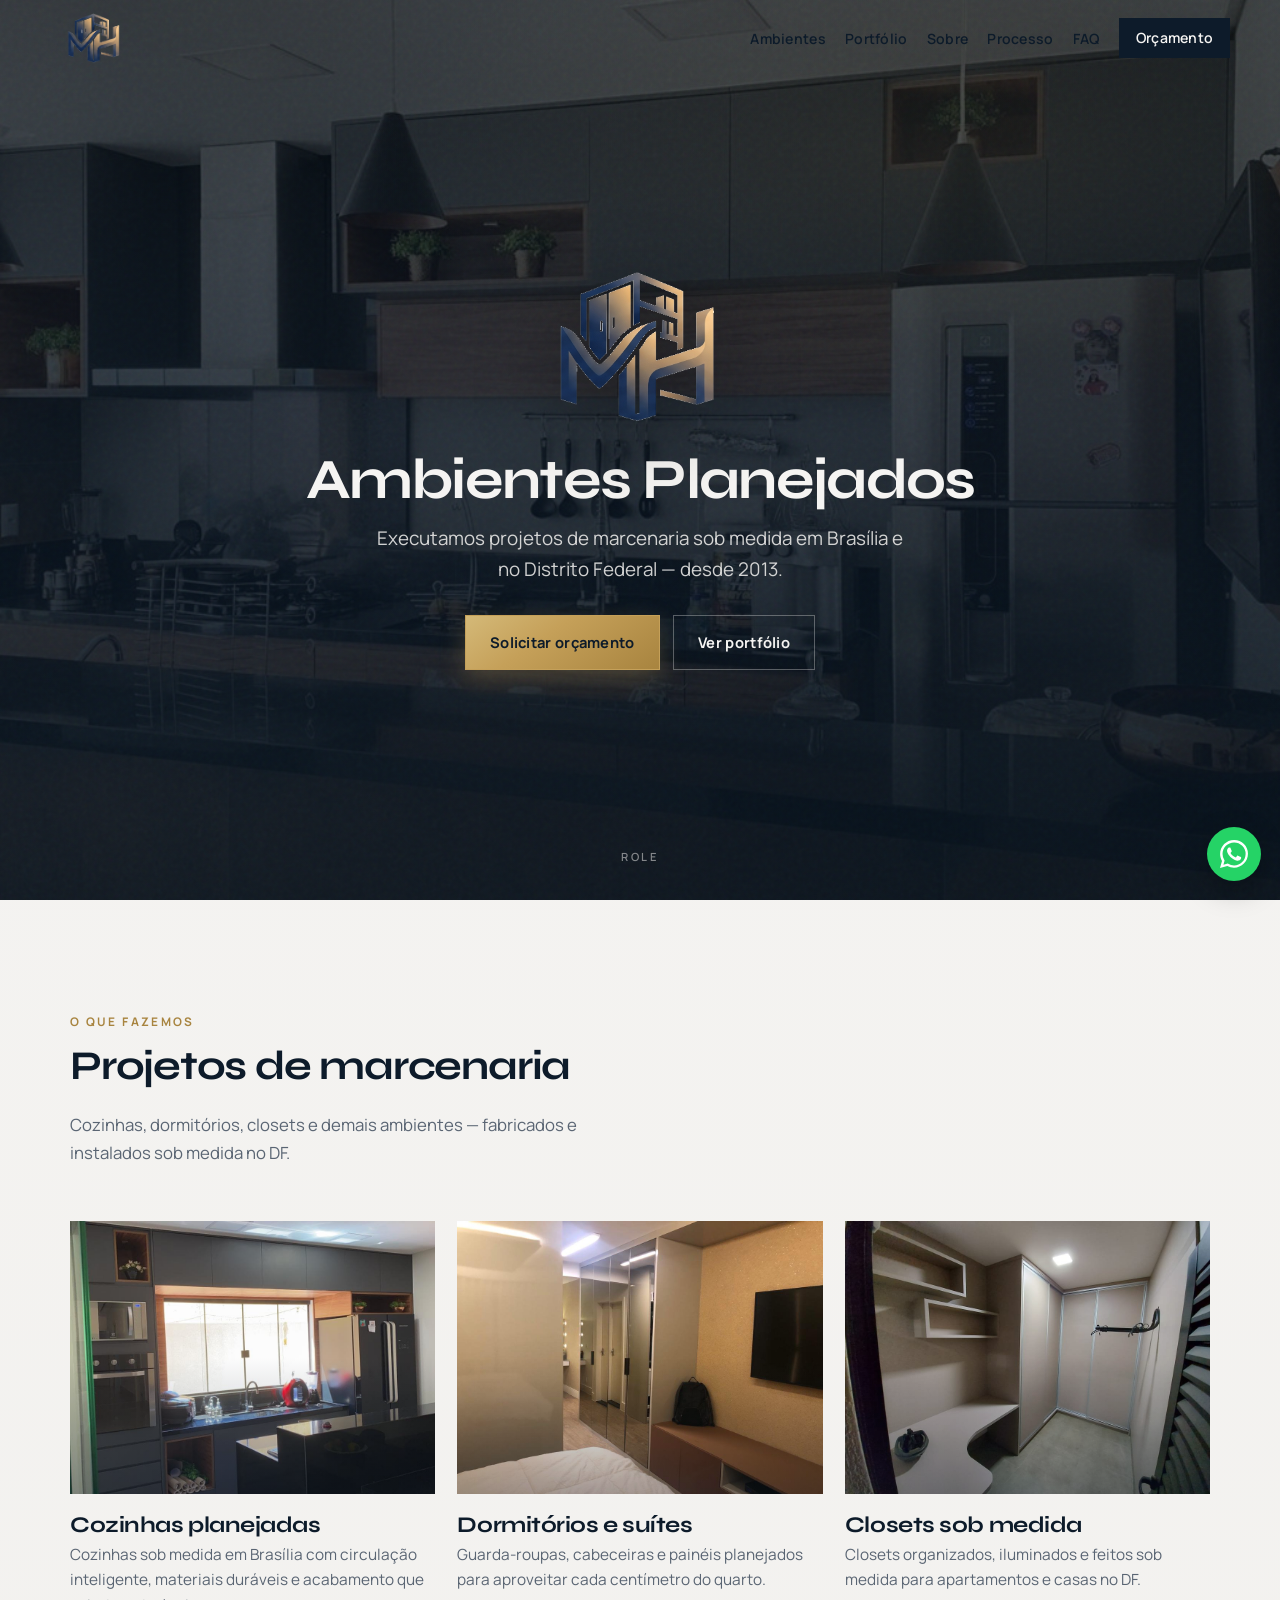
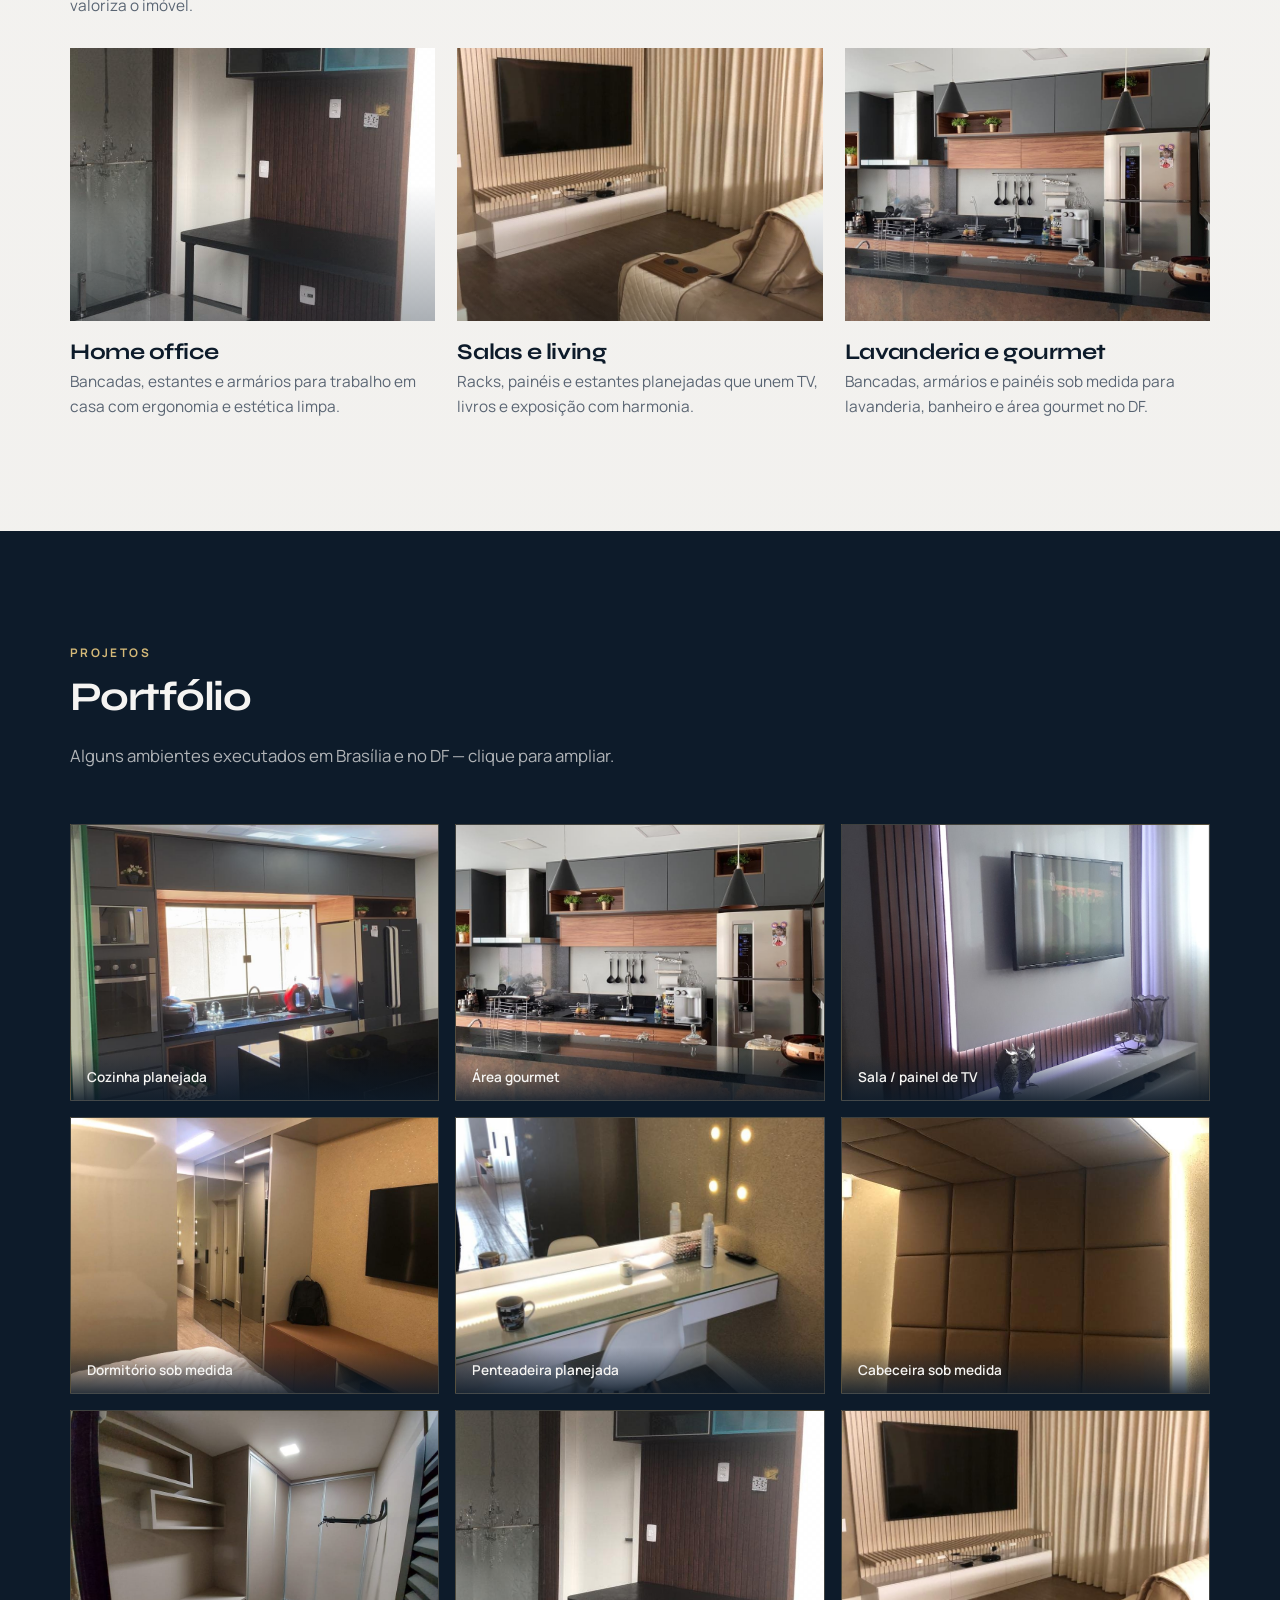
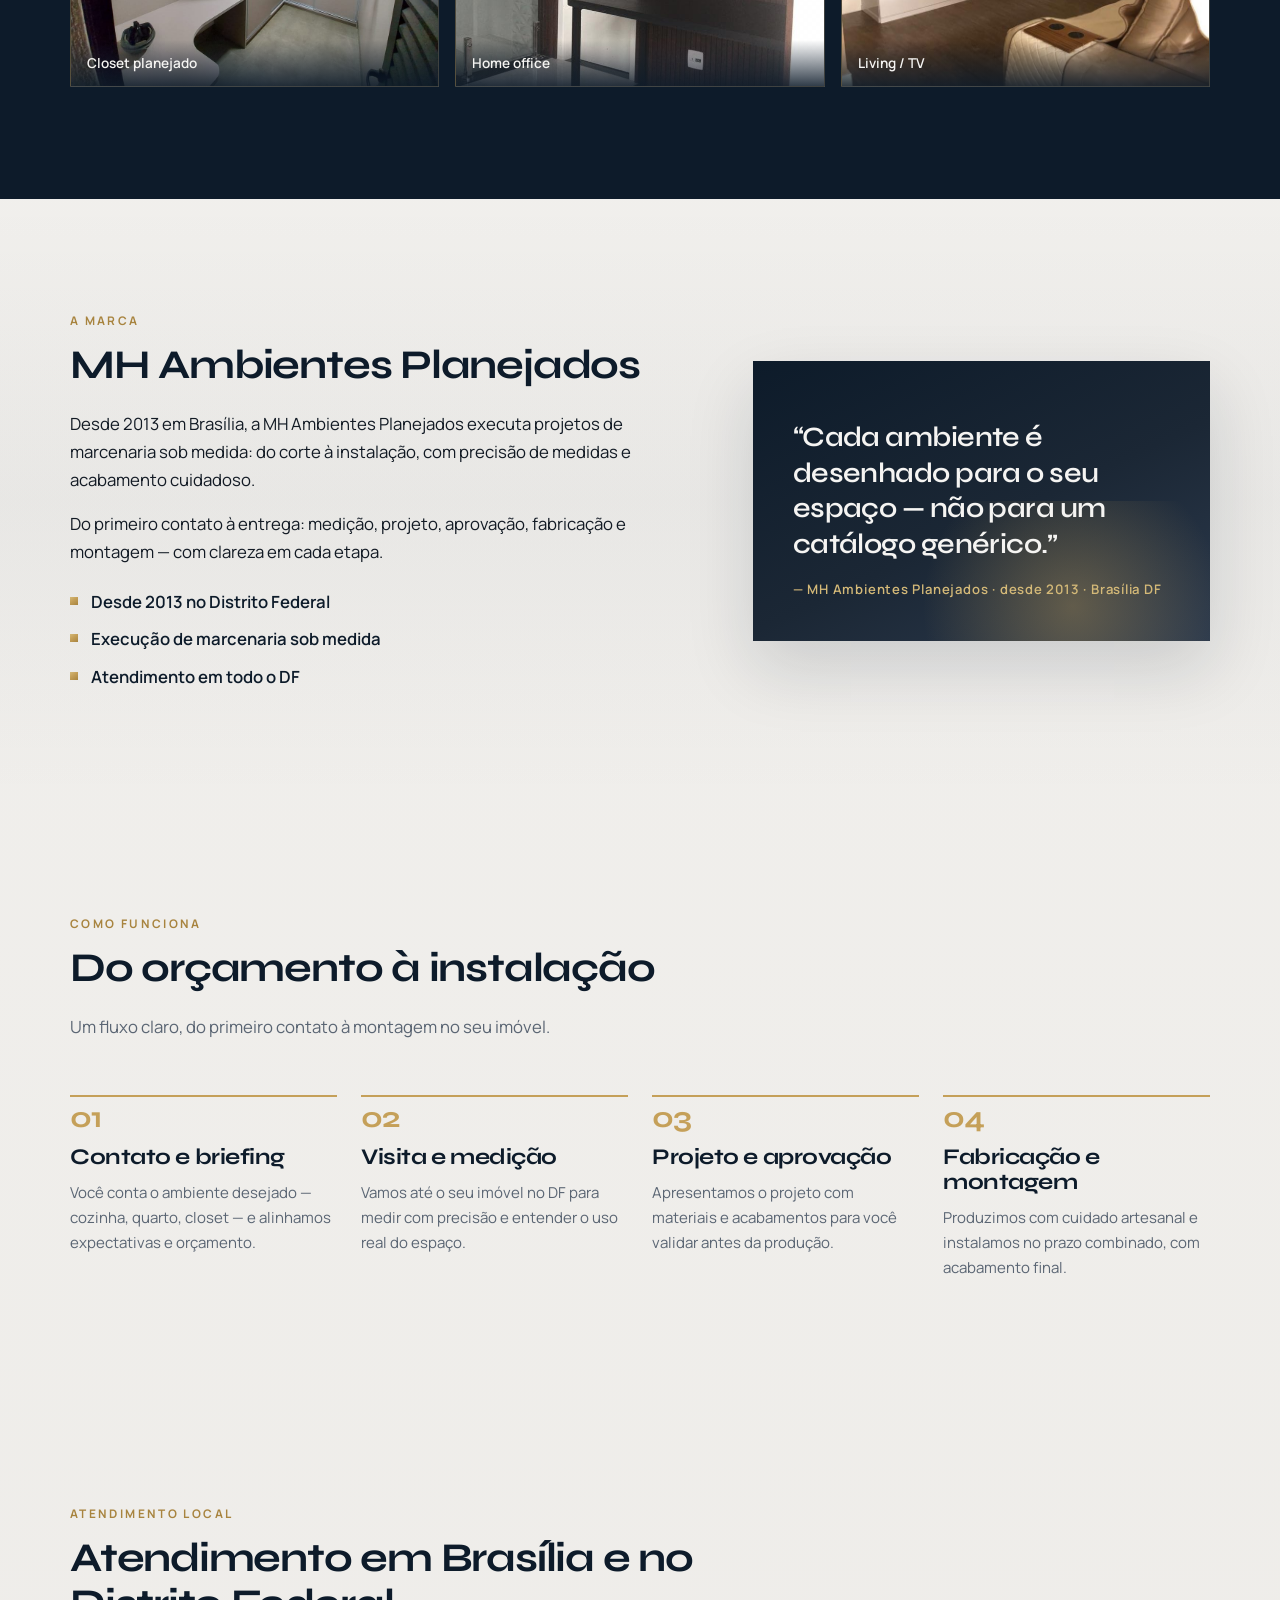
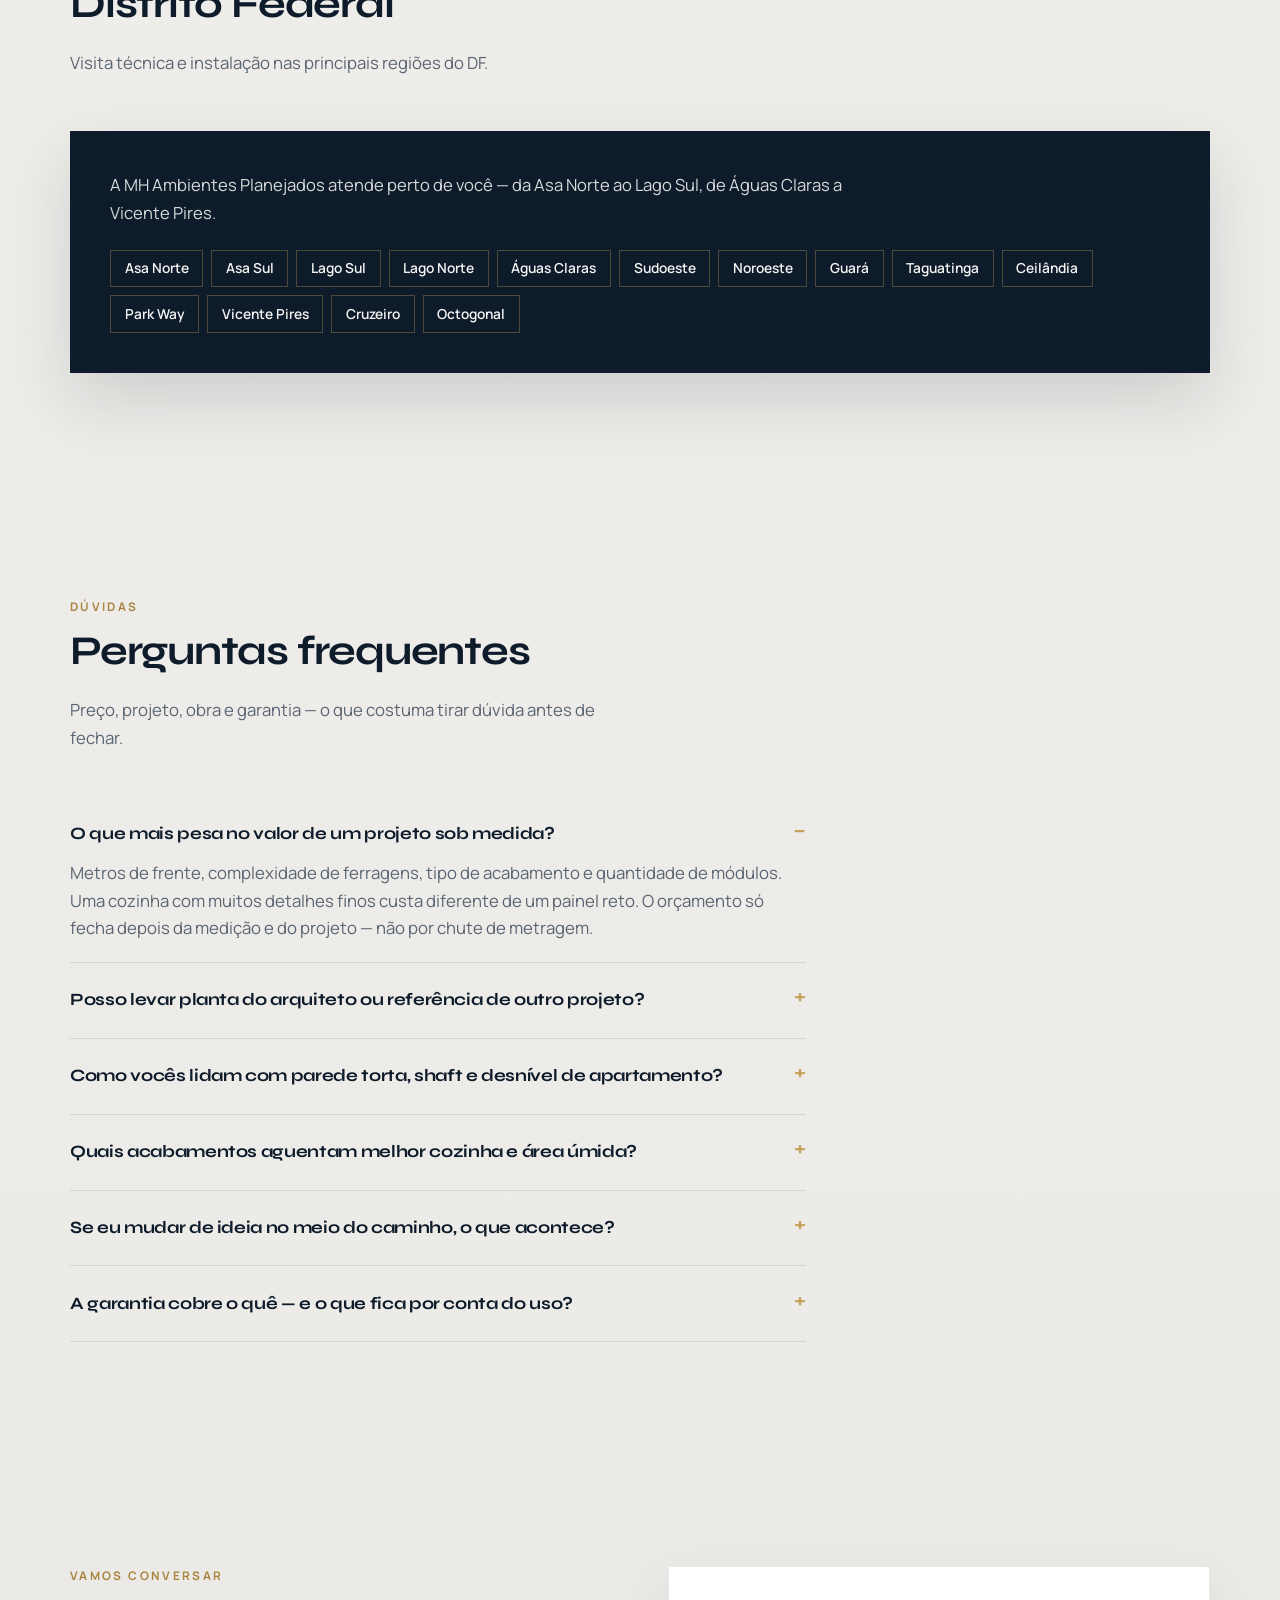
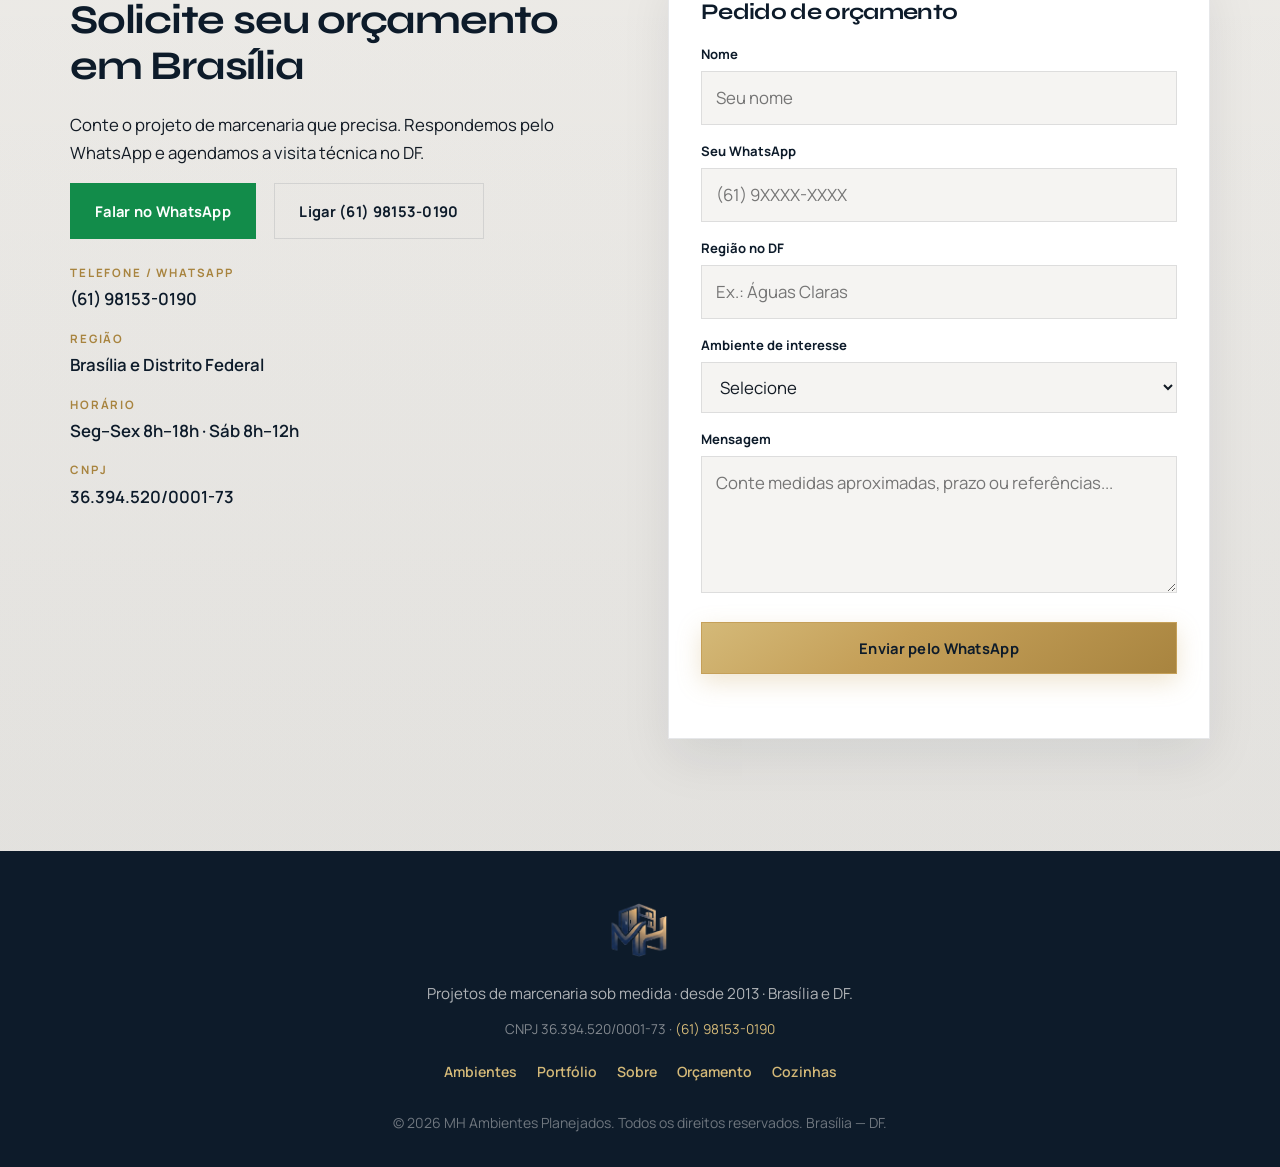
==== commit bf0d9627: "Adiciona tag do Google Ads (gtag.js) nas páginas do site" ====
--- a/index.html
+++ b/index.html
@@ -4,6 +4,16 @@
   <meta charset="UTF-8">
   <meta name="viewport" content="width=device-width, initial-scale=1">
   <meta http-equiv="X-UA-Compatible" content="IE=edge">
+
+  <!-- Google tag (gtag.js) -->
+  <script async src="https://www.googletagmanager.com/gtag/js?id=AW-18458134187"></script>
+  <script>
+    window.dataLayer = window.dataLayer || [];
+    function gtag(){dataLayer.push(arguments);}
+    gtag('js', new Date());
+
+    gtag('config', 'AW-18458134187');
+  </script>
 
   <title>MH Ambientes Planejados | Projetos de marcenaria em Brasília DF</title>
   <meta name="description" content="MH Ambientes Planejados: execução de projetos de marcenaria sob medida em Brasília e no DF desde 2013. Cozinhas, dormitórios, closets e home office. WhatsApp (61) 98153-0190.">
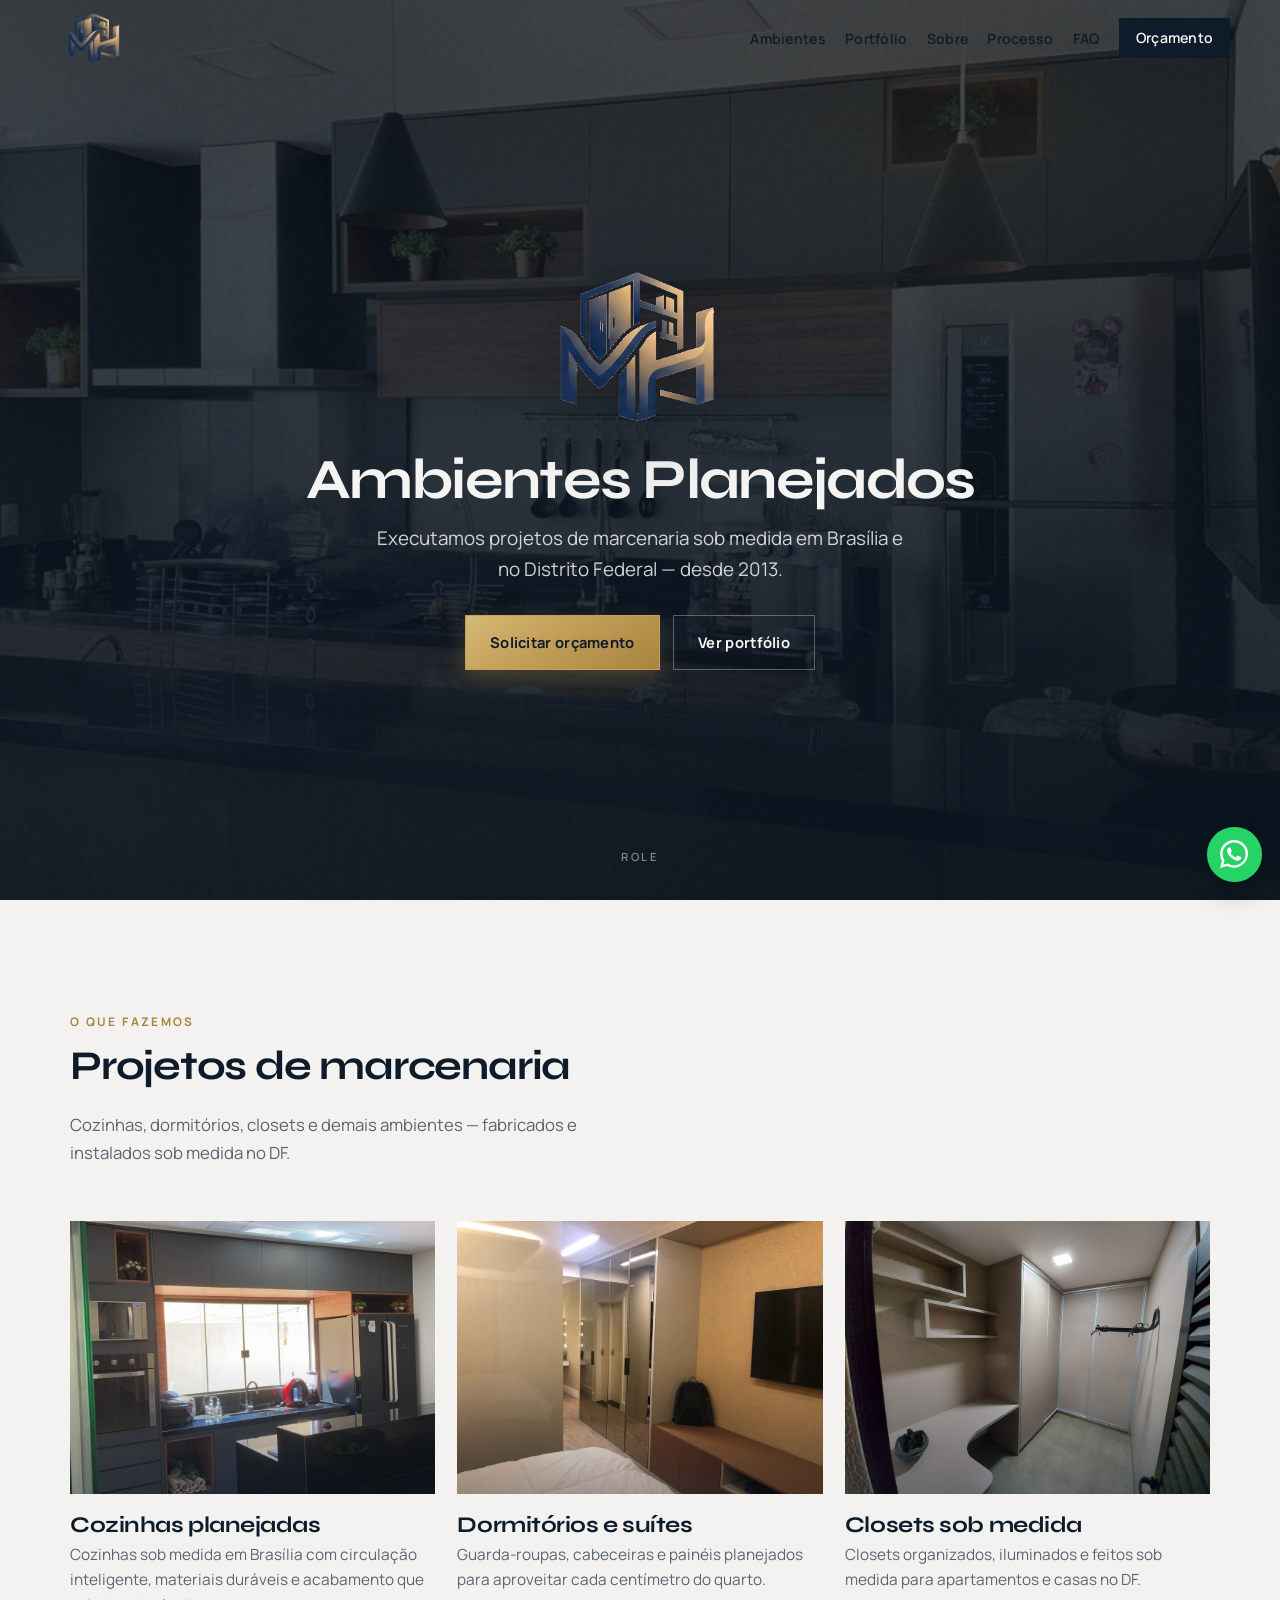
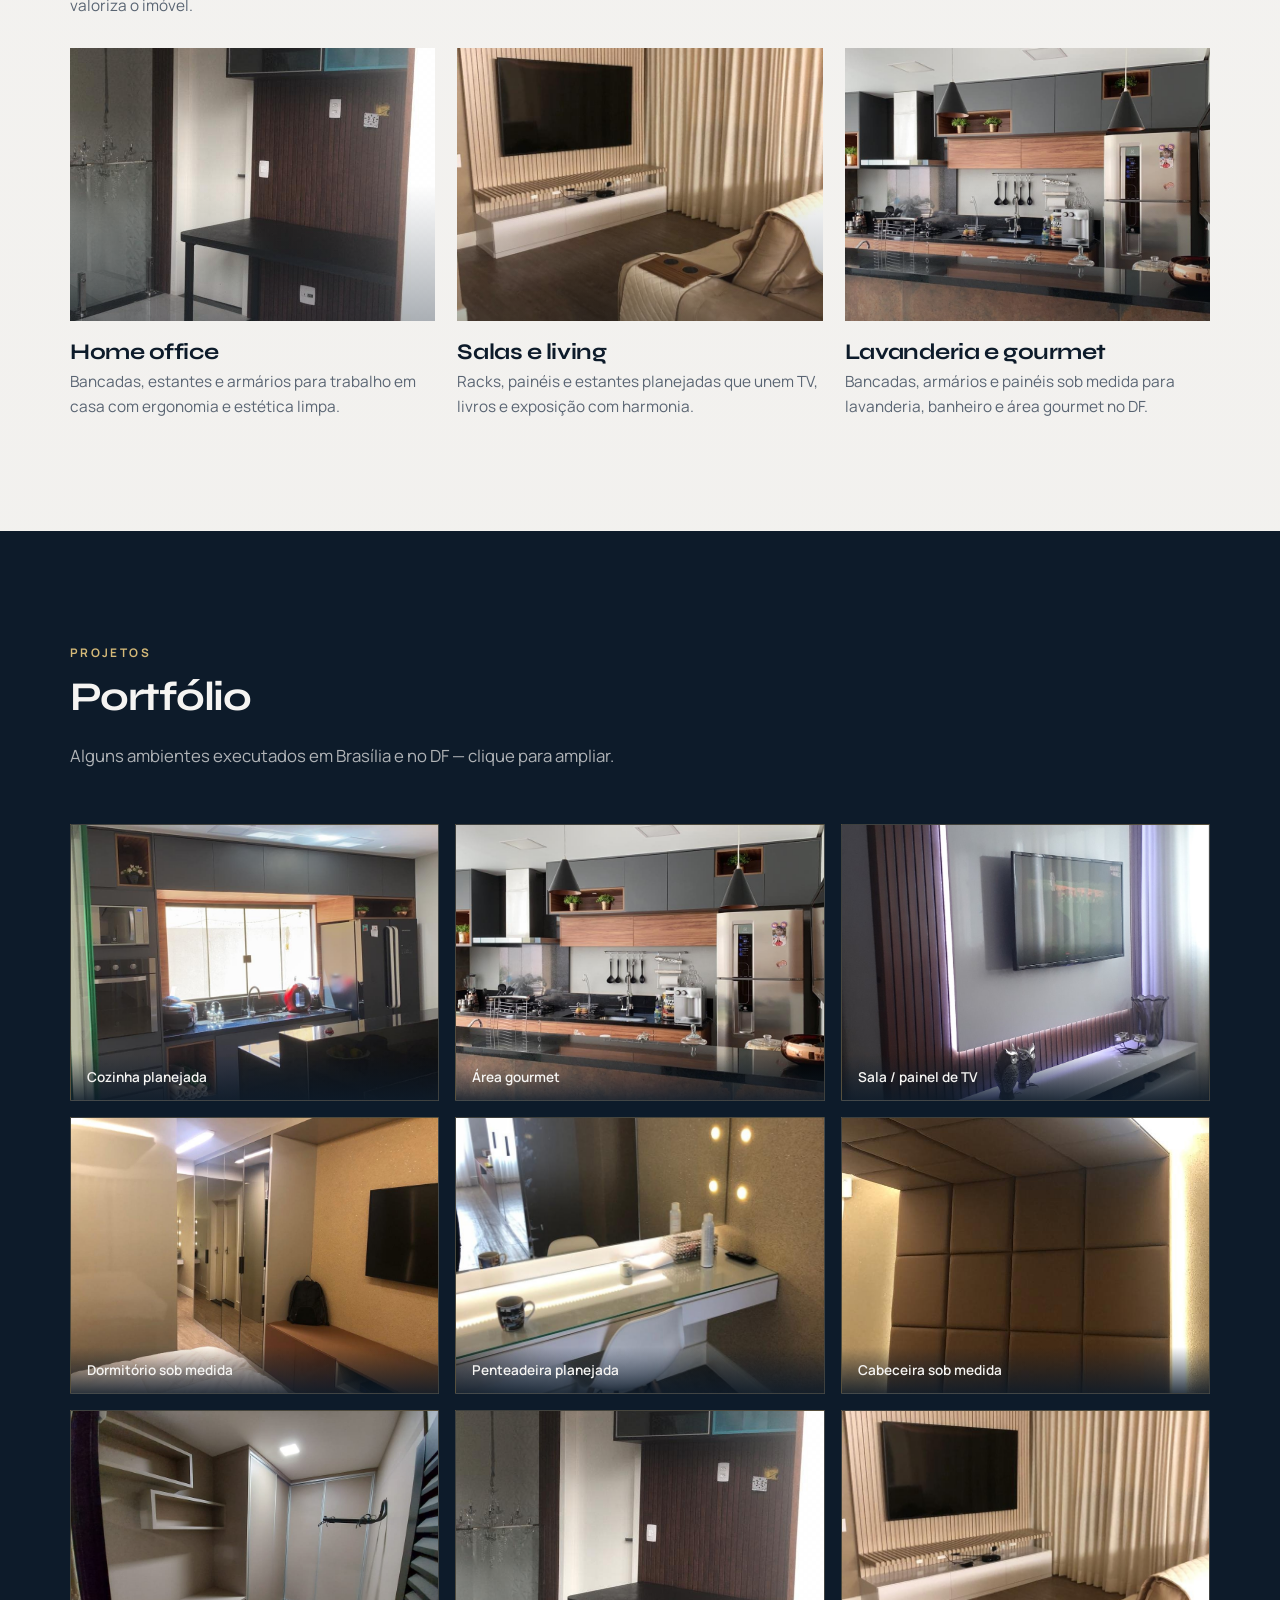
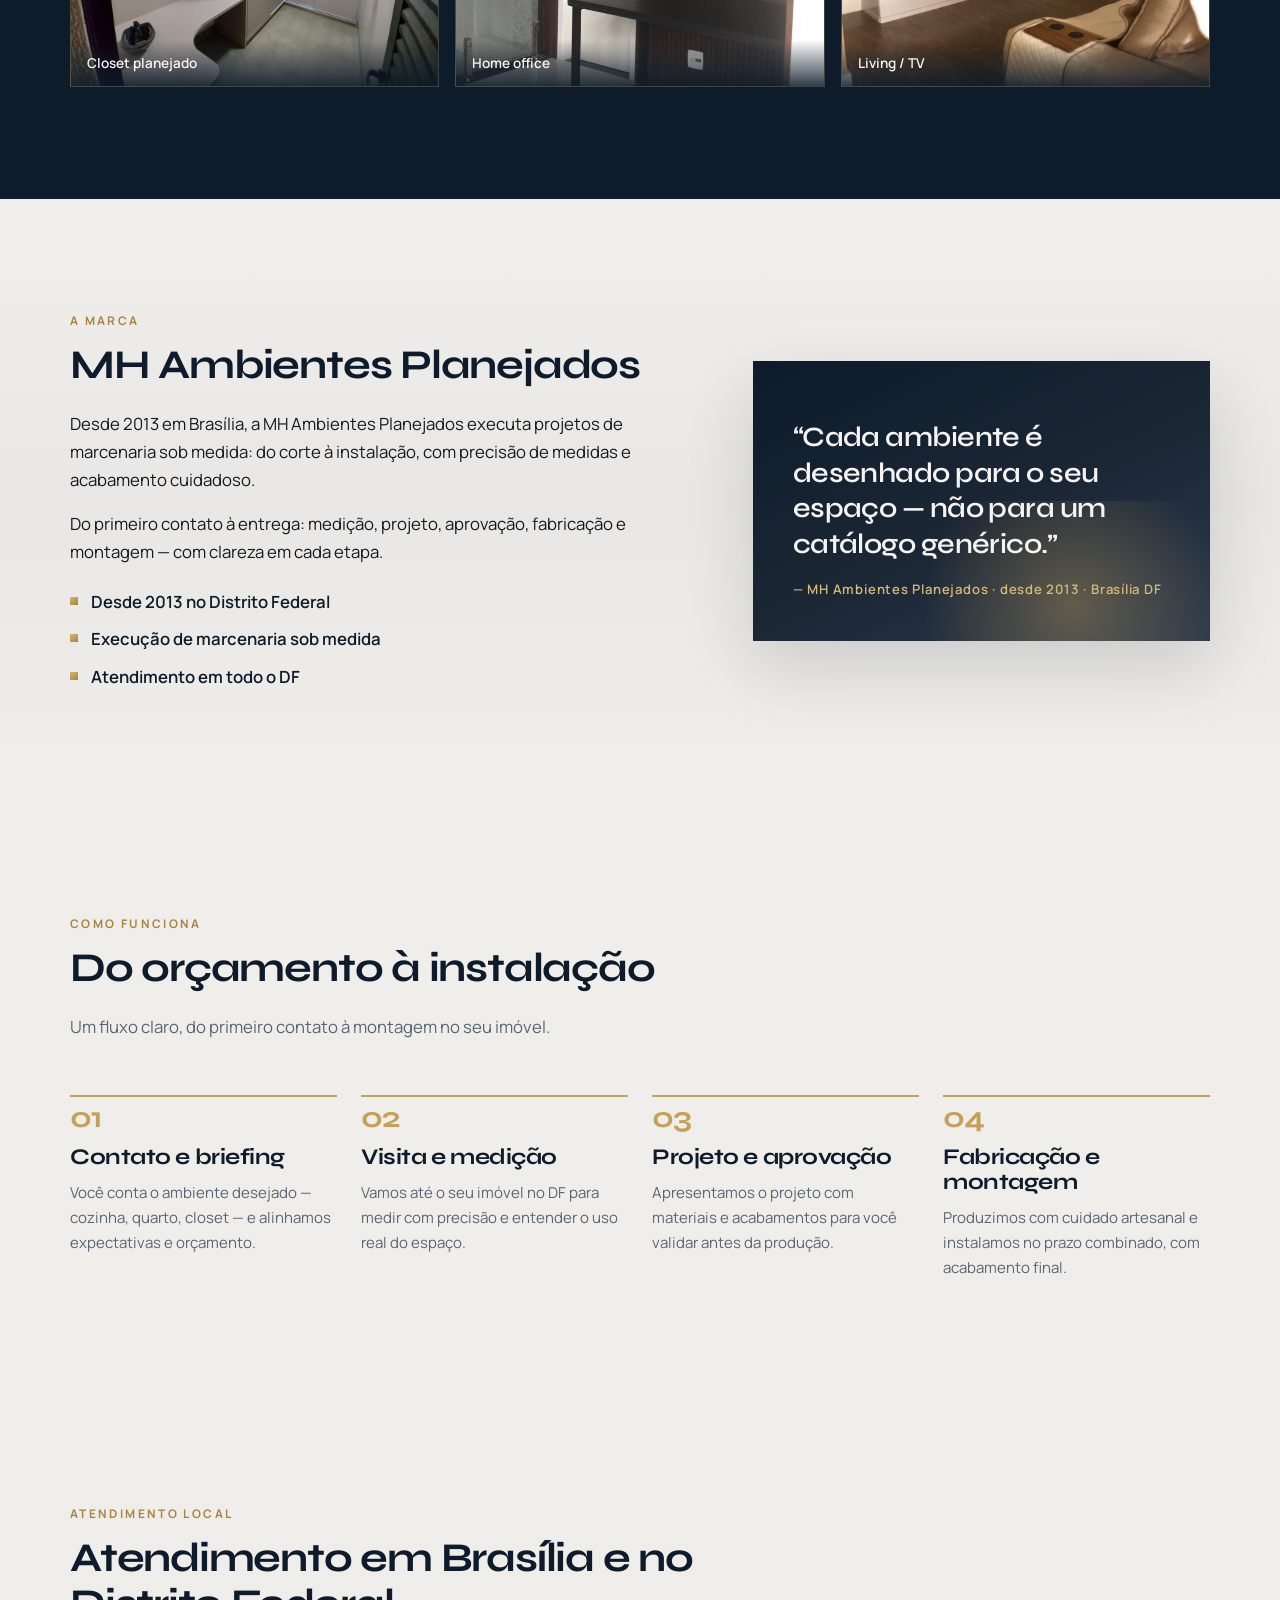
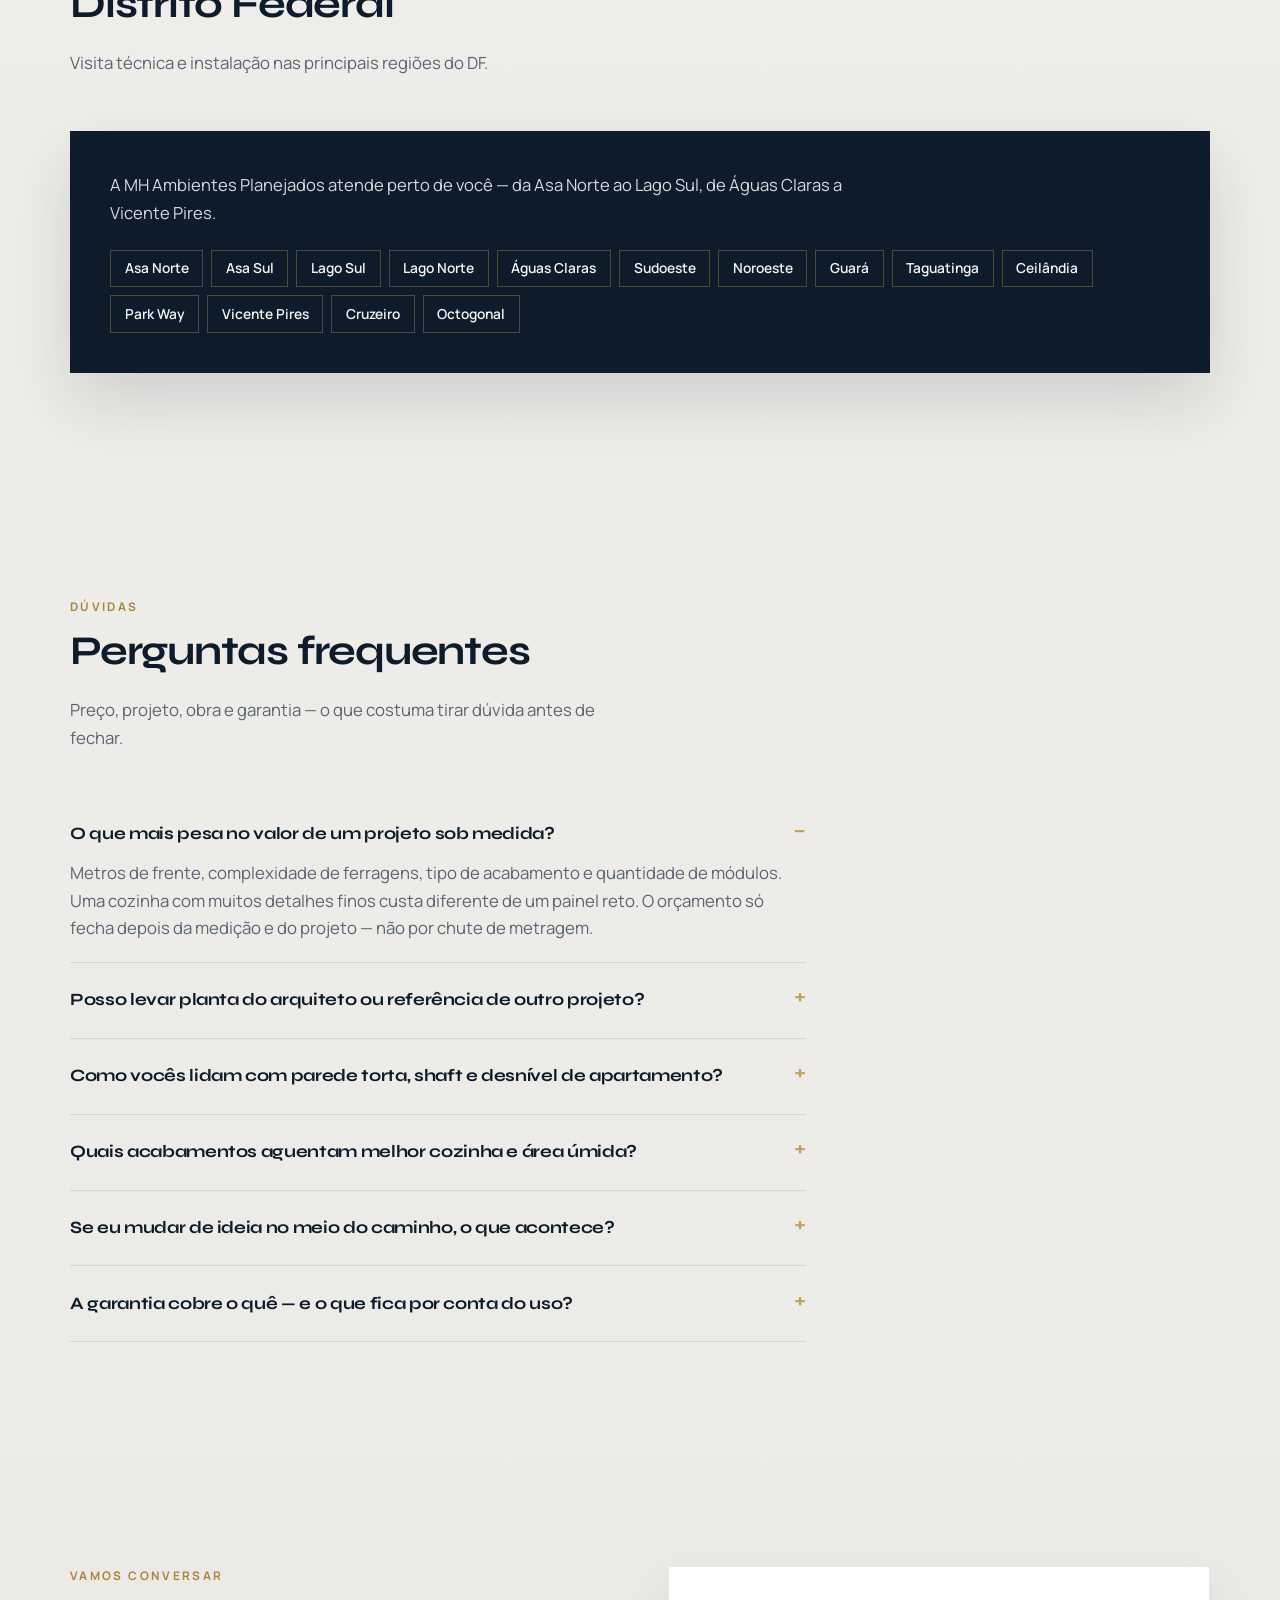
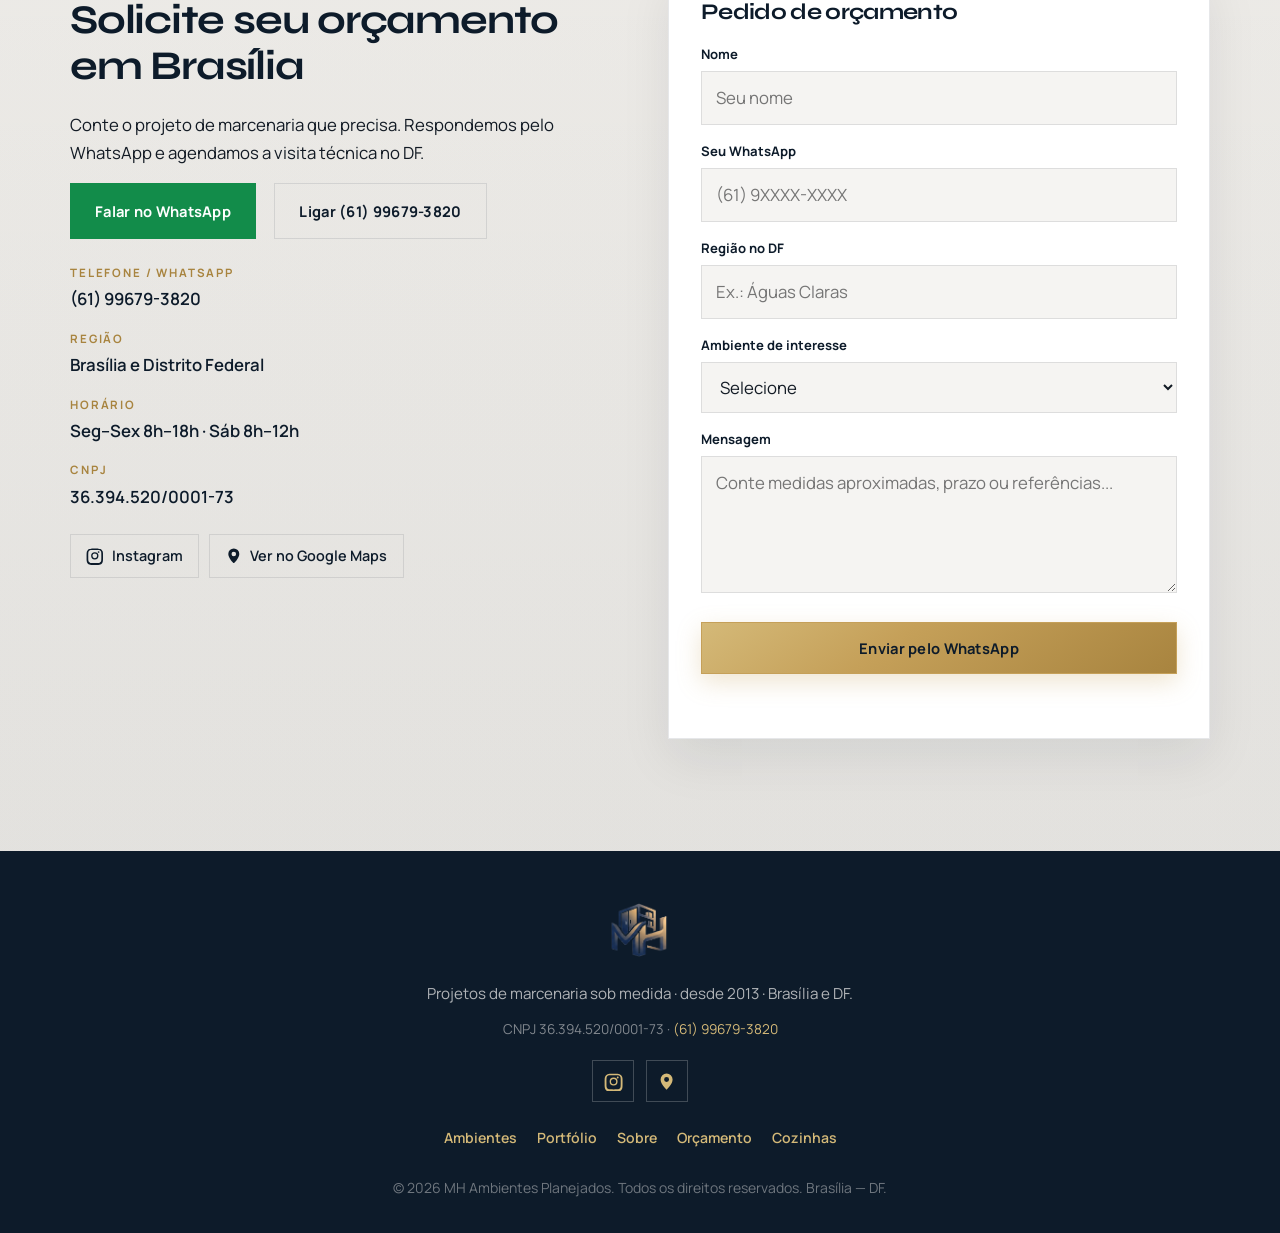
==== commit 89efb2b2: "Atualiza telefone para (61) 99679-3820 e adiciona links de Instagram e Google Maps Co-authored-by: C" ====
--- a/index.html
+++ b/index.html
@@ -16,7 +16,7 @@
   </script>
 
   <title>MH Ambientes Planejados | Projetos de marcenaria em Brasília DF</title>
-  <meta name="description" content="MH Ambientes Planejados: execução de projetos de marcenaria sob medida em Brasília e no DF desde 2013. Cozinhas, dormitórios, closets e home office. WhatsApp (61) 98153-0190.">
+  <meta name="description" content="MH Ambientes Planejados: execução de projetos de marcenaria sob medida em Brasília e no DF desde 2013. Cozinhas, dormitórios, closets e home office. WhatsApp (61) 99679-3820.">
   <meta name="keywords" content="marcenaria Brasília, marcenaria DF, ambientes planejados Brasília, cozinhas planejadas Brasília, closet sob medida DF, MH Ambientes Planejados">
   <meta name="author" content="MH Ambientes Planejados">
   <meta name="robots" content="index, follow, max-image-preview:large, max-snippet:-1, max-video-preview:-1">
@@ -31,14 +31,14 @@
   <meta property="og:locale" content="pt_BR">
   <meta property="og:site_name" content="MH Ambientes Planejados">
   <meta property="og:title" content="MH Ambientes Planejados | Projetos de marcenaria em Brasília DF">
-  <meta property="og:description" content="Executamos projetos de marcenaria sob medida em Brasília e no DF desde 2013. WhatsApp (61) 98153-0190.">
+  <meta property="og:description" content="Executamos projetos de marcenaria sob medida em Brasília e no DF desde 2013. WhatsApp (61) 99679-3820.">
   <meta property="og:url" content="https://mhambientesplanejados.com.br/">
   <meta property="og:image" content="https://mhambientesplanejados.com.br/img/06-lavanderia-gourmet/2020-10-03-area-gourmet.jpg">
   <meta property="og:image:alt" content="Área gourmet planejada em Brasília — MH Ambientes Planejados">
 
   <meta name="twitter:card" content="summary_large_image">
   <meta name="twitter:title" content="MH Ambientes Planejados | Marcenaria em Brasília DF">
-  <meta name="twitter:description" content="Projetos de marcenaria sob medida em Brasília desde 2013. WhatsApp (61) 98153-0190.">
+  <meta name="twitter:description" content="Projetos de marcenaria sob medida em Brasília desde 2013. WhatsApp (61) 99679-3820.">
   <meta name="twitter:image" content="https://mhambientesplanejados.com.br/img/06-lavanderia-gourmet/2020-10-03-area-gourmet.jpg">
 
   <link rel="icon" type="image/png" href="logo.png">
@@ -77,7 +77,9 @@
           "https://mhambientesplanejados.com.br/img/01-cozinhas/2020-10-03-cozinha-cinza.jpg",
           "https://mhambientesplanejados.com.br/img/05-salas/2019-11-30-sala-tv-ripado.jpg"
         ],
-        "telephone": "+55-61-98153-0190",
+        "telephone": "+55-61-99679-3820",
+        "sameAs": ["https://www.instagram.com/_mhambientesplanejados/"],
+        "hasMap": "https://share.google/nCjTYXRI6wzo6LpF9",
         "taxID": "36.394.520/0001-73",
         "vatID": "36394520000173",
         "foundingDate": "2013",
@@ -551,17 +553,17 @@
           <p>Conte o projeto de marcenaria que precisa. Respondemos pelo WhatsApp e agendamos a visita técnica no DF.</p>
 
           <div class="contato-actions">
-            <a class="btn btn-whatsapp" id="whatsapp-btn" href="https://wa.me/5561981530190?text=Ol%C3%A1!%20Gostaria%20de%20um%20or%C3%A7amento%20de%20projeto%20de%20marcenaria%20em%20Bras%C3%ADlia." target="_blank" rel="noopener noreferrer">
+            <a class="btn btn-whatsapp" id="whatsapp-btn" href="https://wa.me/5561996793820?text=Ol%C3%A1!%20Gostaria%20de%20um%20or%C3%A7amento%20de%20projeto%20de%20marcenaria%20em%20Bras%C3%ADlia." target="_blank" rel="noopener noreferrer">
               Falar no WhatsApp
             </a>
-            <a class="btn btn-call" href="tel:+5561981530190">Ligar (61) 98153-0190</a>
+            <a class="btn btn-call" href="tel:+5561996793820">Ligar (61) 99679-3820</a>
           </div>
 
           <address>
             <ul class="contato-meta">
               <li>
                 <span>Telefone / WhatsApp</span>
-                <strong><a href="tel:+5561981530190">(61) 98153-0190</a></strong>
+                <strong><a href="tel:+5561996793820">(61) 99679-3820</a></strong>
               </li>
               <li>
                 <span>Região</span>
@@ -577,6 +579,17 @@
               </li>
             </ul>
           </address>
+
+          <div class="contato-social">
+            <a href="https://www.instagram.com/_mhambientesplanejados/" target="_blank" rel="noopener noreferrer">
+              <svg viewBox="0 0 24 24" aria-hidden="true" focusable="false"><path fill="currentColor" d="M12 2.16c3.2 0 3.58.01 4.85.07 1.17.05 1.96.24 2.65.51.71.28 1.31.65 1.9 1.24.59.59.96 1.19 1.24 1.9.27.69.46 1.48.51 2.65.06 1.27.07 1.65.07 4.85s-.01 3.58-.07 4.85c-.05 1.17-.24 1.96-.51 2.65-.28.71-.65 1.31-1.24 1.9-.59.59-1.19.96-1.9 1.24-.69.27-1.48.46-2.65.51-1.27.06-1.65.07-4.85.07s-3.58-.01-4.85-.07c-1.17-.05-1.96-.24-2.65-.51a5.3 5.3 0 0 1-1.9-1.24 5.3 5.3 0 0 1-1.24-1.9c-.27-.69-.46-1.48-.51-2.65-.06-1.27-.07-1.65-.07-4.85s.01-3.58.07-4.85c.05-1.17.24-1.96.51-2.65.28-.71.65-1.31 1.24-1.9.59-.59 1.19-.96 1.9-1.24.69-.27 1.48-.46 2.65-.51 1.27-.06 1.65-.07 4.85-.07zm0 1.8c-3.14 0-3.5.01-4.74.07-.95.04-1.5.2-1.86.34-.47.18-.8.4-1.15.75-.35.35-.57.68-.75 1.15-.14.36-.3.91-.34 1.86-.06 1.24-.07 1.6-.07 4.74s.01 3.5.07 4.74c.04.95.2 1.5.34 1.86.18.47.4.8.75 1.15.35.35.68.57 1.15.75.36.14.91.3 1.86.34 1.24.06 1.6.07 4.74.07s3.5-.01 4.74-.07c.95-.04 1.5-.2 1.86-.34.47-.18.8-.4 1.15-.75.35-.35.57-.68.75-1.15.14-.36.3-.91.34-1.86.06-1.24.07-1.6.07-4.74s-.01-3.5-.07-4.74c-.04-.95-.2-1.5-.34-1.86a3.1 3.1 0 0 0-.75-1.15 3.1 3.1 0 0 0-1.15-.75c-.36-.14-.91-.3-1.86-.34-1.24-.06-1.6-.07-4.74-.07zm0 3.06a4.98 4.98 0 1 1 0 9.96 4.98 4.98 0 0 1 0-9.96zm0 8.21a3.23 3.23 0 1 0 0-6.46 3.23 3.23 0 0 0 0 6.46zm6.34-8.41a1.16 1.16 0 1 1-2.33 0 1.16 1.16 0 0 1 2.33 0z"/></svg>
+              Instagram
+            </a>
+            <a href="https://share.google/nCjTYXRI6wzo6LpF9" target="_blank" rel="noopener noreferrer">
+              <svg viewBox="0 0 24 24" aria-hidden="true" focusable="false"><path fill="currentColor" d="M12 2a7.5 7.5 0 0 0-7.5 7.5c0 5.63 6.73 11.98 7.02 12.25.14.13.32.2.48.2s.34-.07.48-.2c.29-.27 7.02-6.62 7.02-12.25A7.5 7.5 0 0 0 12 2zm0 10.6a3.1 3.1 0 1 1 0-6.2 3.1 3.1 0 0 1 0 6.2z"/></svg>
+              Ver no Google Maps
+            </a>
+          </div>
         </div>
 
         <form class="contato-form" id="form-orcamento" data-reveal novalidate aria-labelledby="form-title">
@@ -635,7 +648,15 @@
         <img src="logo.png" width="120" height="68" alt="MH Ambientes Planejados" loading="lazy" decoding="async">
       </a>
       <p class="footer-tag">Projetos de marcenaria sob medida · desde 2013 · Brasília e DF.</p>
-      <p class="footer-legal">CNPJ 36.394.520/0001-73 · <a href="tel:+5561981530190">(61) 98153-0190</a></p>
+      <p class="footer-legal">CNPJ 36.394.520/0001-73 · <a href="tel:+5561996793820">(61) 99679-3820</a></p>
+      <nav class="footer-social" aria-label="Redes sociais">
+        <a href="https://www.instagram.com/_mhambientesplanejados/" target="_blank" rel="noopener noreferrer" aria-label="Instagram da MH Ambientes Planejados" title="Instagram">
+          <svg viewBox="0 0 24 24" aria-hidden="true" focusable="false"><path fill="currentColor" d="M12 2.16c3.2 0 3.58.01 4.85.07 1.17.05 1.96.24 2.65.51.71.28 1.31.65 1.9 1.24.59.59.96 1.19 1.24 1.9.27.69.46 1.48.51 2.65.06 1.27.07 1.65.07 4.85s-.01 3.58-.07 4.85c-.05 1.17-.24 1.96-.51 2.65-.28.71-.65 1.31-1.24 1.9-.59.59-1.19.96-1.9 1.24-.69.27-1.48.46-2.65.51-1.27.06-1.65.07-4.85.07s-3.58-.01-4.85-.07c-1.17-.05-1.96-.24-2.65-.51a5.3 5.3 0 0 1-1.9-1.24 5.3 5.3 0 0 1-1.24-1.9c-.27-.69-.46-1.48-.51-2.65-.06-1.27-.07-1.65-.07-4.85s.01-3.58.07-4.85c.05-1.17.24-1.96.51-2.65.28-.71.65-1.31 1.24-1.9.59-.59 1.19-.96 1.9-1.24.69-.27 1.48-.46 2.65-.51 1.27-.06 1.65-.07 4.85-.07zm0 1.8c-3.14 0-3.5.01-4.74.07-.95.04-1.5.2-1.86.34-.47.18-.8.4-1.15.75-.35.35-.57.68-.75 1.15-.14.36-.3.91-.34 1.86-.06 1.24-.07 1.6-.07 4.74s.01 3.5.07 4.74c.04.95.2 1.5.34 1.86.18.47.4.8.75 1.15.35.35.68.57 1.15.75.36.14.91.3 1.86.34 1.24.06 1.6.07 4.74.07s3.5-.01 4.74-.07c.95-.04 1.5-.2 1.86-.34.47-.18.8-.4 1.15-.75.35-.35.57-.68.75-1.15.14-.36.3-.91.34-1.86.06-1.24.07-1.6.07-4.74s-.01-3.5-.07-4.74c-.04-.95-.2-1.5-.34-1.86a3.1 3.1 0 0 0-.75-1.15 3.1 3.1 0 0 0-1.15-.75c-.36-.14-.91-.3-1.86-.34-1.24-.06-1.6-.07-4.74-.07zm0 3.06a4.98 4.98 0 1 1 0 9.96 4.98 4.98 0 0 1 0-9.96zm0 8.21a3.23 3.23 0 1 0 0-6.46 3.23 3.23 0 0 0 0 6.46zm6.34-8.41a1.16 1.16 0 1 1-2.33 0 1.16 1.16 0 0 1 2.33 0z"/></svg>
+        </a>
+        <a href="https://share.google/nCjTYXRI6wzo6LpF9" target="_blank" rel="noopener noreferrer" aria-label="MH Ambientes Planejados no Google Maps" title="Google Maps">
+          <svg viewBox="0 0 24 24" aria-hidden="true" focusable="false"><path fill="currentColor" d="M12 2a7.5 7.5 0 0 0-7.5 7.5c0 5.63 6.73 11.98 7.02 12.25.14.13.32.2.48.2s.34-.07.48-.2c.29-.27 7.02-6.62 7.02-12.25A7.5 7.5 0 0 0 12 2zm0 10.6a3.1 3.1 0 1 1 0-6.2 3.1 3.1 0 0 1 0 6.2z"/></svg>
+        </a>
+      </nav>
       <nav class="footer-nav" aria-label="Rodapé">
         <a href="#ambientes">Ambientes</a>
         <a href="#portfolio">Portfólio</a>
@@ -647,7 +668,7 @@
     </div>
   </footer>
 
-  <a class="float-wa" id="float-wa" href="https://wa.me/5561981530190?text=Ol%C3%A1!%20Gostaria%20de%20um%20or%C3%A7amento%20de%20projeto%20de%20marcenaria%20em%20Bras%C3%ADlia." target="_blank" rel="noopener noreferrer" aria-label="Abrir WhatsApp (61) 98153-0190">
+  <a class="float-wa" id="float-wa" href="https://wa.me/5561996793820?text=Ol%C3%A1!%20Gostaria%20de%20um%20or%C3%A7amento%20de%20projeto%20de%20marcenaria%20em%20Bras%C3%ADlia." target="_blank" rel="noopener noreferrer" aria-label="Abrir WhatsApp (61) 99679-3820">
     <svg viewBox="0 0 24 24" width="28" height="28" aria-hidden="true" focusable="false"><path fill="currentColor" d="M20.52 3.48A11.86 11.86 0 0 0 12.04 0C5.47 0 .1 5.37.1 11.94c0 2.1.55 4.15 1.6 5.96L0 24l6.26-1.64a11.9 11.9 0 0 0 5.78 1.47h.01c6.56 0 11.93-5.37 11.93-11.94 0-3.19-1.24-6.19-3.46-8.41zM12.05 21.8h-.01a9.86 9.86 0 0 1-5.02-1.37l-.36-.21-3.71.97.99-3.62-.24-.37a9.84 9.84 0 0 1-1.51-5.26c0-5.44 4.43-9.86 9.88-9.86 2.64 0 5.12 1.03 6.98 2.9a9.82 9.82 0 0 1 2.89 6.97c0 5.44-4.43 9.85-9.89 9.85zm5.42-7.39c-.3-.15-1.76-.87-2.03-.97-.27-.1-.47-.15-.67.15-.2.3-.77.97-.94 1.17-.17.2-.35.22-.64.07-.3-.15-1.25-.46-2.38-1.47-.88-.78-1.47-1.75-1.64-2.04-.17-.3-.02-.46.13-.61.13-.13.3-.35.45-.52.15-.17.2-.3.3-.5.1-.2.05-.37-.02-.52-.07-.15-.67-1.61-.92-2.2-.24-.58-.49-.5-.67-.51h-.57c-.2 0-.52.07-.79.37-.27.3-1.04 1.02-1.04 2.48s1.07 2.88 1.22 3.08c.15.2 2.1 3.2 5.08 4.49.71.31 1.26.49 1.69.63.71.23 1.36.2 1.87.12.57-.09 1.76-.72 2.01-1.41.25-.7.25-1.29.17-1.41-.07-.12-.27-.2-.57-.35z"/></svg>
   </a>
 
--- a/styles.css
+++ b/styles.css
@@ -921,7 +921,67 @@
 
 .footer-nav a:hover { color: var(--surface); }
 
+.footer-social {
+  display: flex;
+  justify-content: center;
+  gap: 0.75rem;
+  margin: 0 0 1.5rem;
+}
+
+.footer-social a {
+  display: inline-flex;
+  align-items: center;
+  justify-content: center;
+  width: 2.6rem;
+  height: 2.6rem;
+  color: var(--bronze-light);
+  border: 1px solid rgba(245, 244, 242, 0.22);
+  transition: color 0.3s var(--ease), background 0.3s var(--ease), border-color 0.3s var(--ease);
+}
+
+.footer-social a:hover {
+  color: var(--navy);
+  background: var(--bronze-light);
+  border-color: var(--bronze-light);
+}
+
+.footer-social svg {
+  width: 1.2rem;
+  height: 1.2rem;
+}
+
 .footer-copy { margin: 0; opacity: 0.6; }
+
+/* ——— Redes sociais no bloco de contato ——— */
+.contato-social {
+  display: flex;
+  flex-wrap: wrap;
+  gap: 0.6rem;
+  margin: 1.5rem 0 0;
+}
+
+.contato-social a {
+  display: inline-flex;
+  align-items: center;
+  gap: 0.5rem;
+  padding: 0.55rem 0.95rem;
+  border: 1px solid var(--line);
+  color: var(--navy);
+  font-size: 0.9rem;
+  font-weight: 600;
+  text-decoration: none;
+  transition: color 0.3s var(--ease), border-color 0.3s var(--ease);
+}
+
+.contato-social a:hover {
+  border-color: var(--bronze);
+  color: var(--bronze-deep);
+}
+
+.contato-social svg {
+  width: 1.1rem;
+  height: 1.1rem;
+}
 
 /* ——— Float WA ——— */
 .float-wa {
